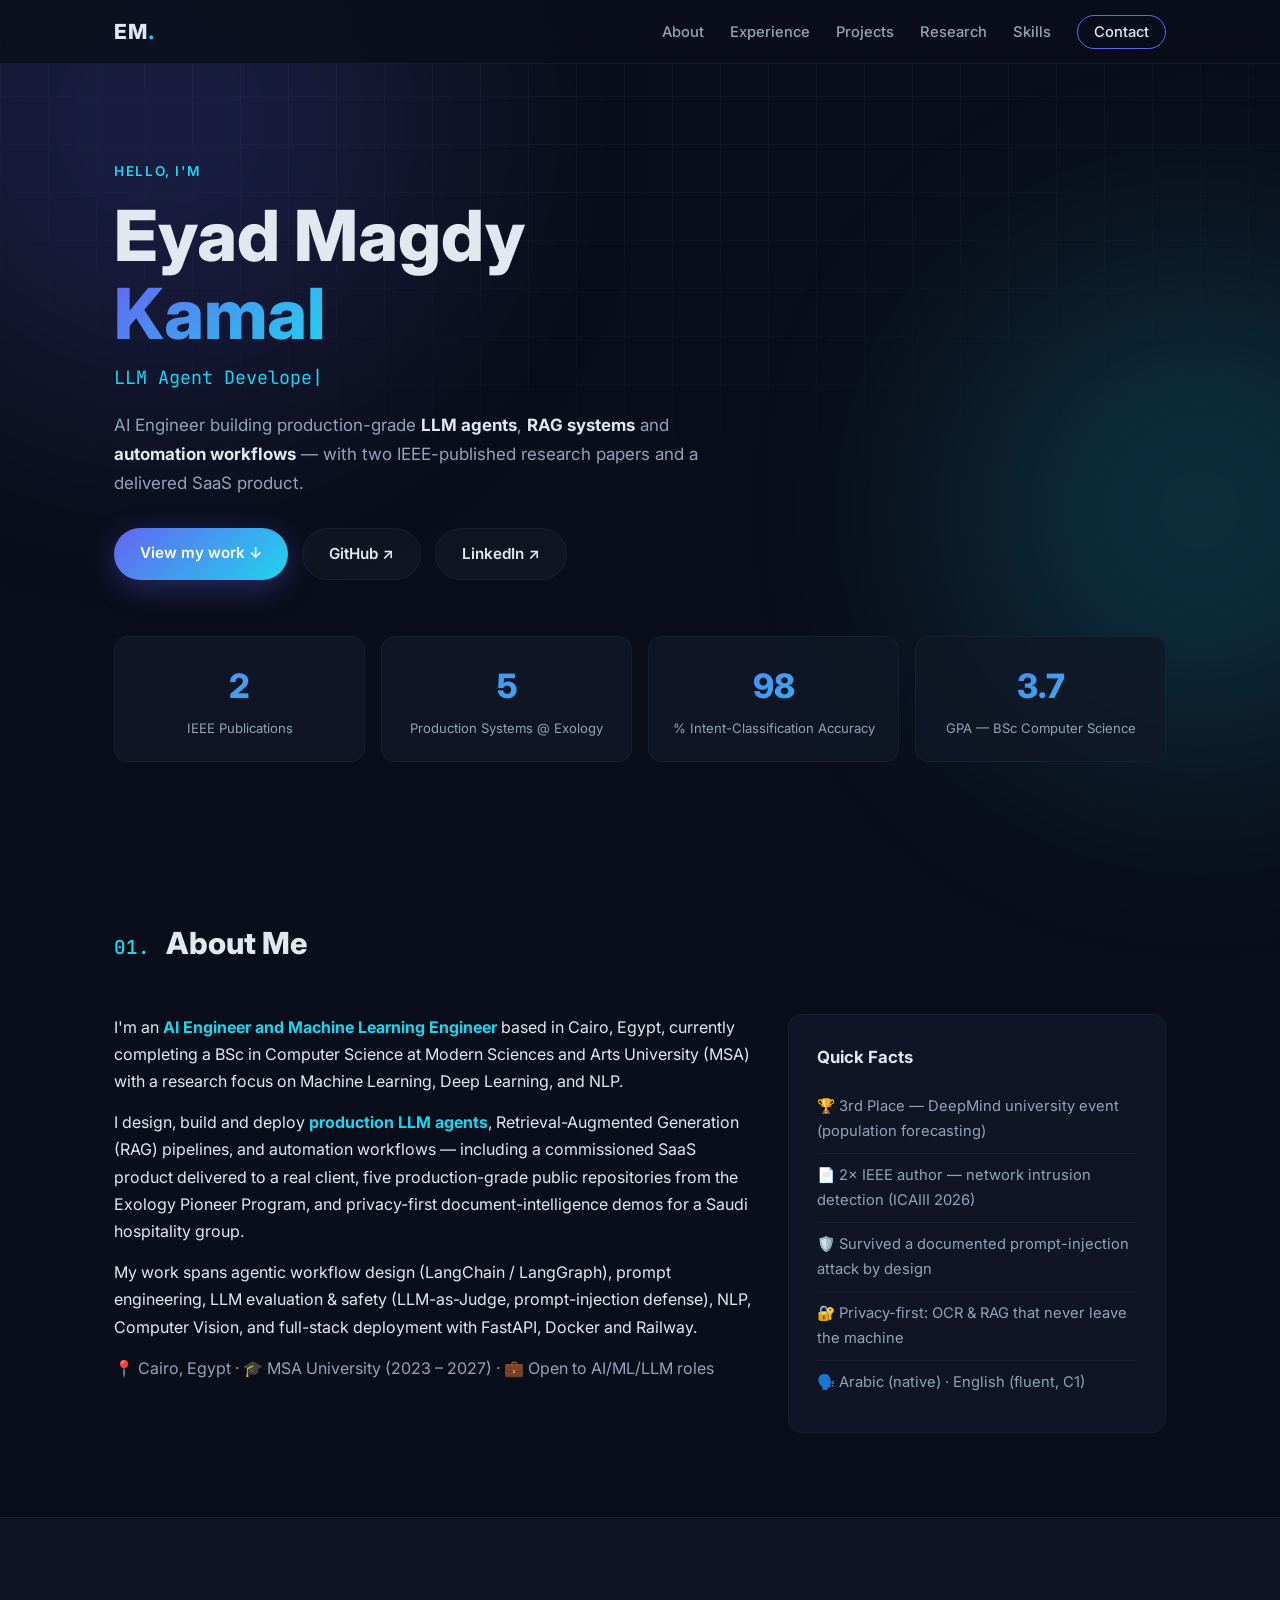
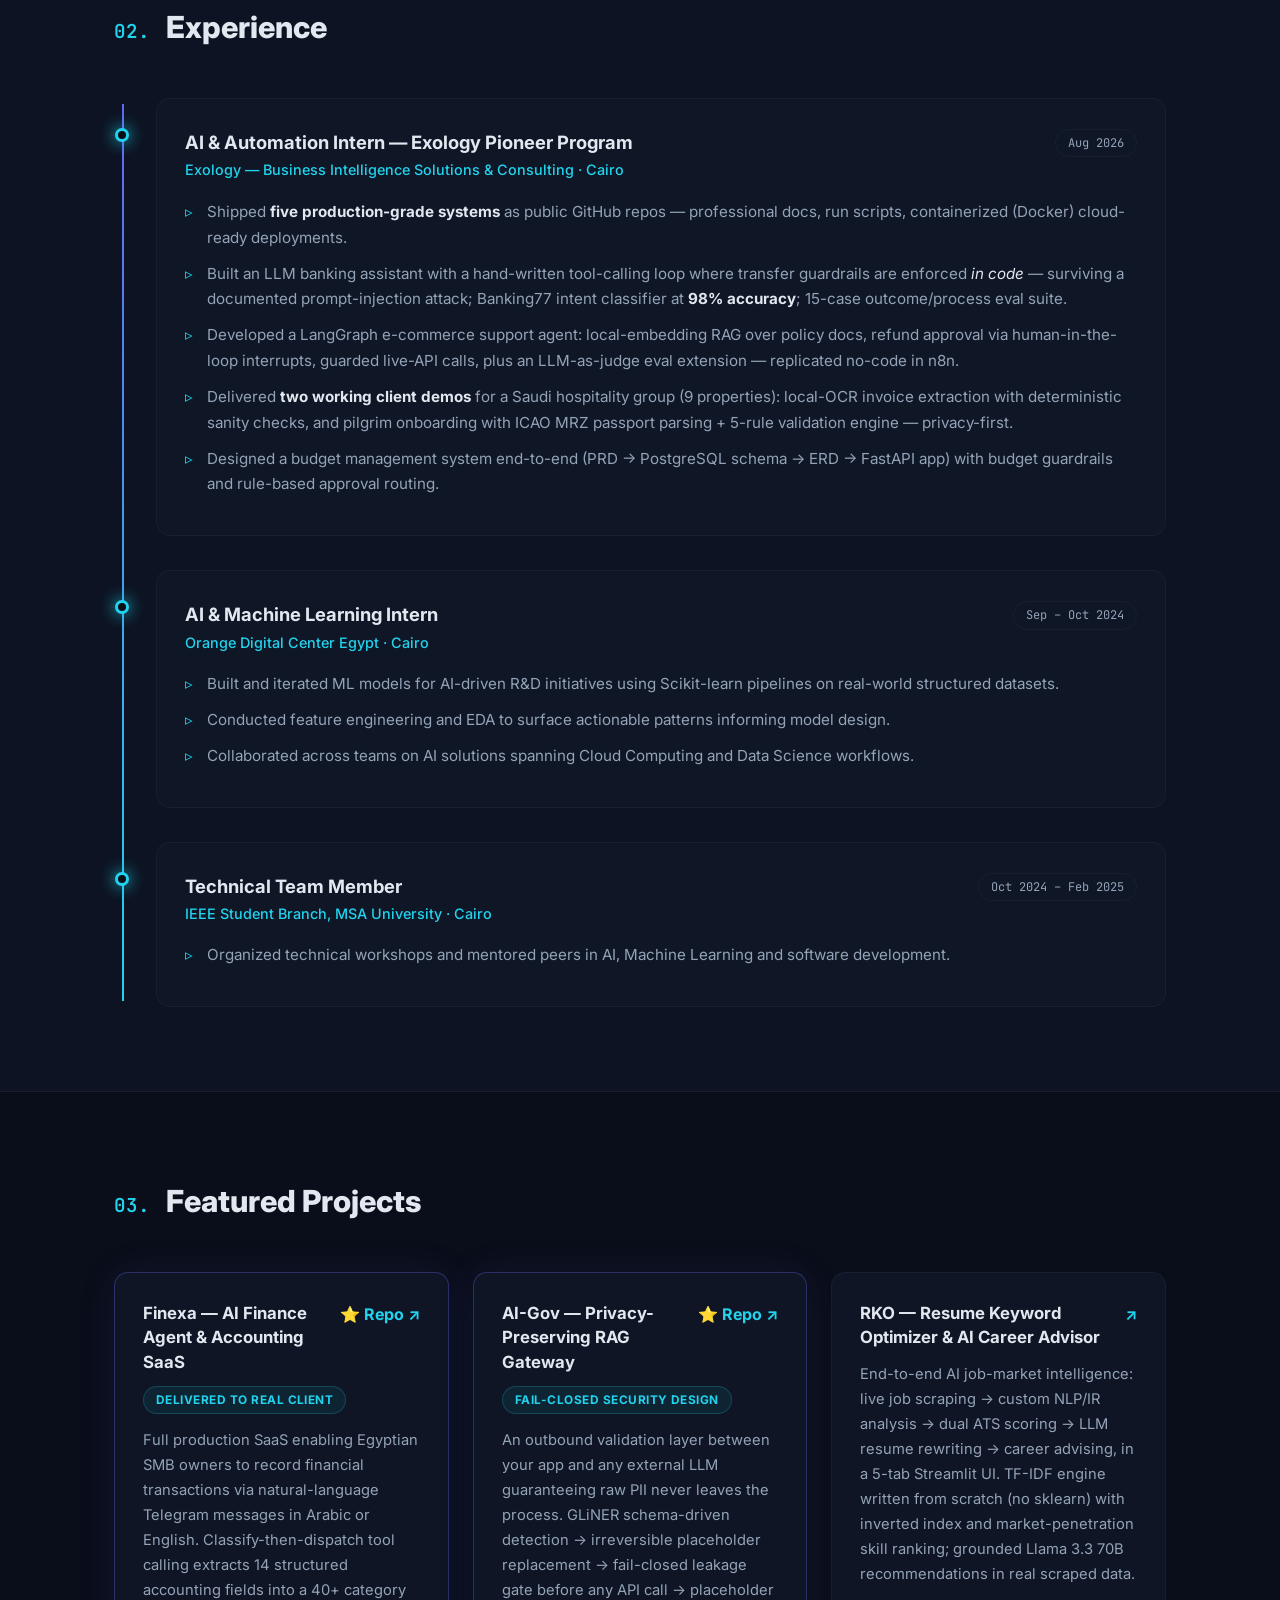
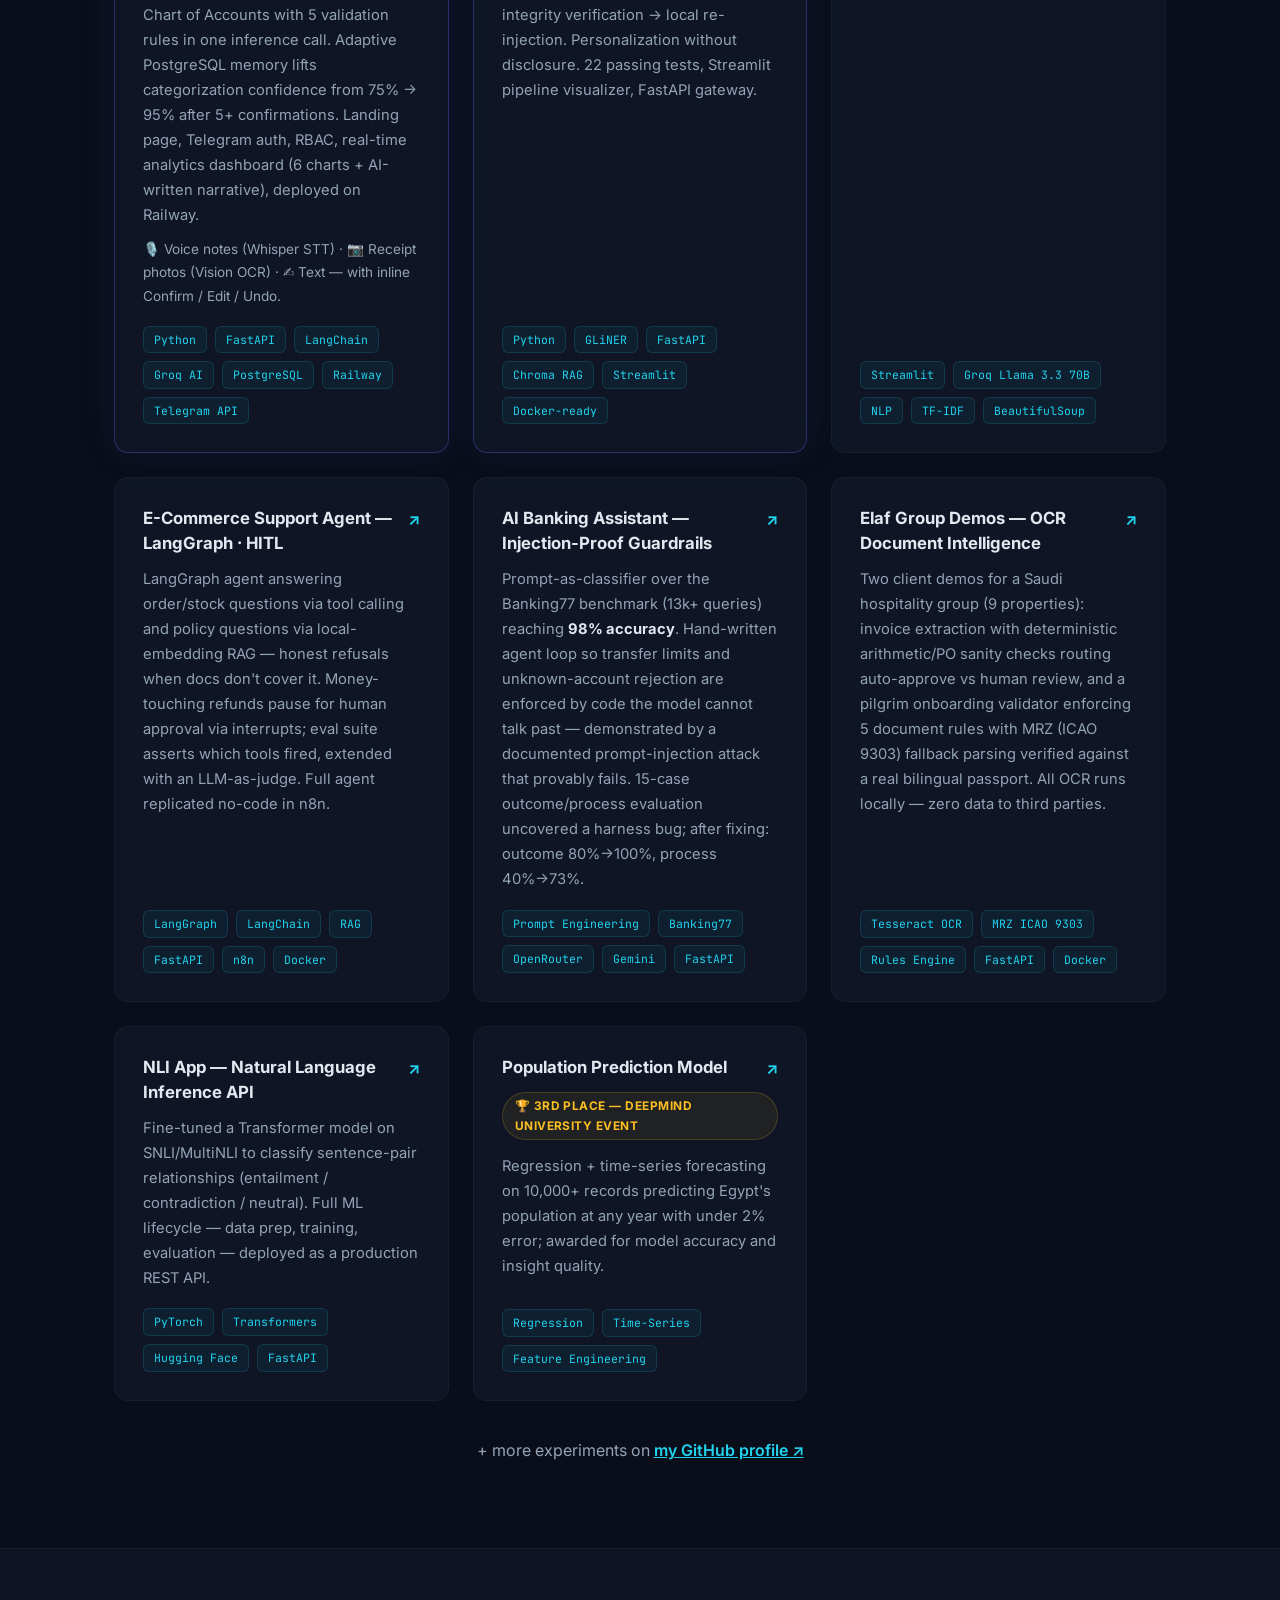
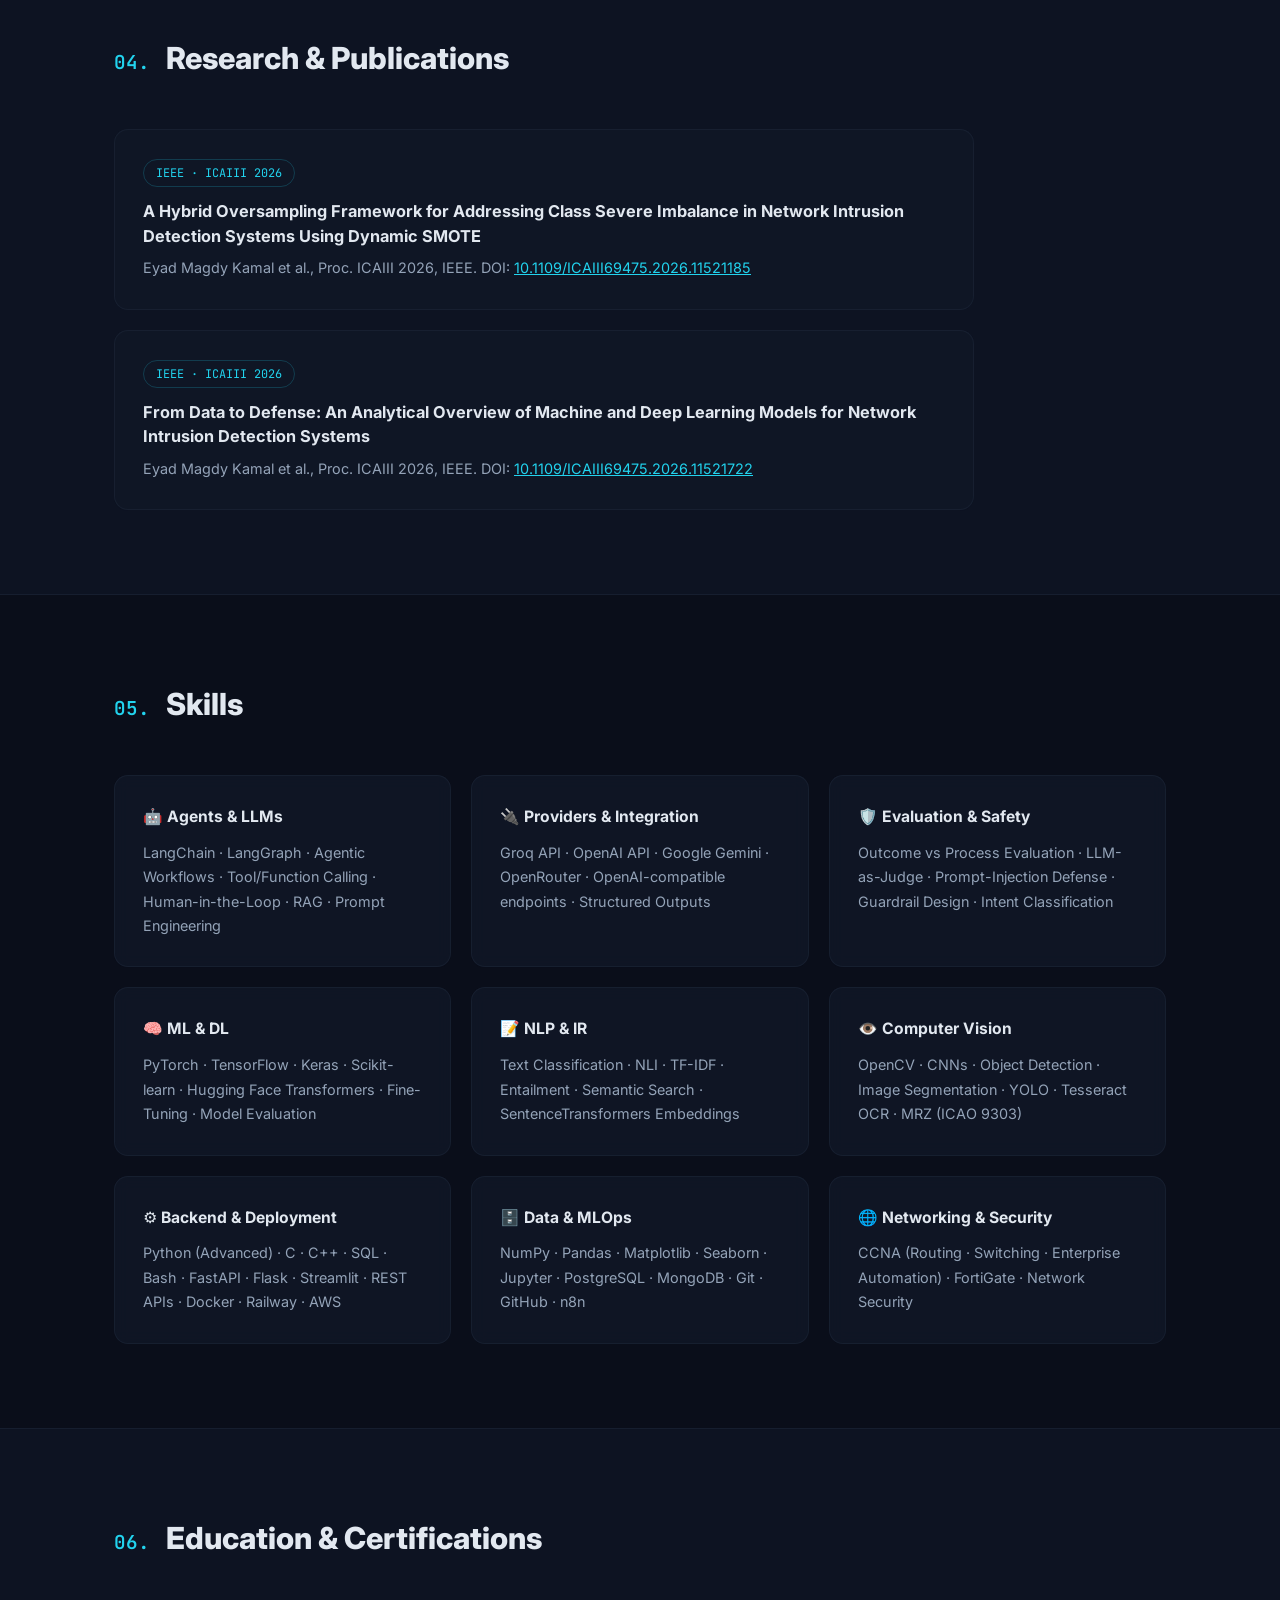
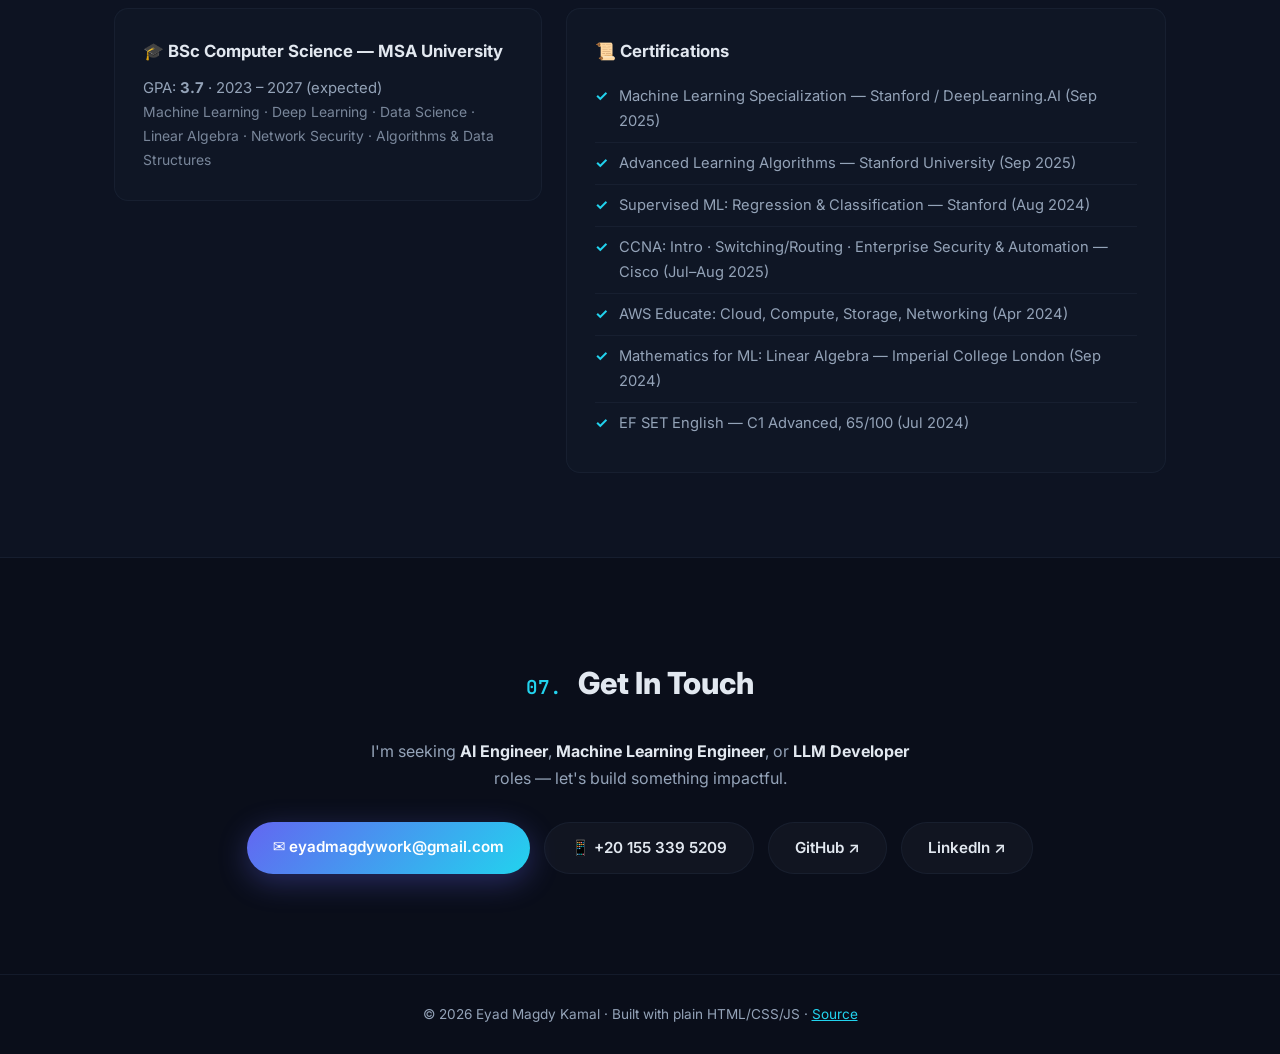
==== index.html @ c6e6f0ef "Portfolio website: hero, experience timeline, featured projects, publications, skills, contact" ====
<!DOCTYPE html>
<html lang="en">
<head>
<meta charset="UTF-8" />
<meta name="viewport" content="width=device-width, initial-scale=1.0" />
<title>Eyad Magdy Kamal — AI Engineer & LLM Agent Developer</title>
<meta name="description" content="Portfolio of Eyad Magdy Kamal — AI Engineer specializing in LLM agents, RAG systems, NLP and Computer Vision. IEEE-published researcher. Cairo, Egypt." />
<link rel="preconnect" href="https://fonts.googleapis.com" />
<link rel="preconnect" href="https://fonts.gstatic.com" crossorigin />
<link href="https://fonts.googleapis.com/css2?family=Inter:wght@400;500;600;700;800&family=JetBrains+Mono:wght@400;600&display=swap" rel="stylesheet" />
<link rel="stylesheet" href="style.css" />
<link rel="icon" href="data:image/svg+xml,<svg xmlns='http://www.w3.org/2000/svg' viewBox='0 0 100 100'><text y='.9em' font-size='90'>⚡</text></svg>" />
</head>
<body>

<div class="bg-grid" aria-hidden="true"></div>
<div class="bg-glow bg-glow-1" aria-hidden="true"></div>
<div class="bg-glow bg-glow-2" aria-hidden="true"></div>

<nav class="nav">
  <div class="nav-inner">
    <a href="#top" class="logo">EM<span>.</span></a>
    <button class="nav-toggle" id="navToggle" aria-label="Toggle menu">☰</button>
    <ul class="nav-links" id="navLinks">
      <li><a href="#about">About</a></li>
      <li><a href="#experience">Experience</a></li>
      <li><a href="#projects">Projects</a></li>
      <li><a href="#research">Research</a></li>
      <li><a href="#skills">Skills</a></li>
      <li><a href="#contact" class="nav-cta">Contact</a></li>
    </ul>
  </div>
</nav>

<header class="hero" id="top">
  <div class="container hero-inner">
    <p class="hero-kicker reveal">Hello, I'm</p>
    <h1 class="reveal">Eyad Magdy<br /><span class="gradient-text">Kamal</span></h1>
    <p class="hero-role reveal"><span id="typed"></span><span class="cursor">|</span></p>
    <p class="hero-sub reveal">
      AI Engineer building production-grade <strong>LLM agents</strong>, <strong>RAG systems</strong> and
      <strong>automation workflows</strong> — with two IEEE-published research papers and a delivered SaaS product.
    </p>
    <div class="hero-actions reveal">
      <a class="btn btn-primary" href="#projects">View my work ↓</a>
      <a class="btn btn-ghost" href="https://github.com/eyadXE" target="_blank" rel="noopener">GitHub ↗</a>
      <a class="btn btn-ghost" href="https://www.linkedin.com/in/eyad-magdy/" target="_blank" rel="noopener">LinkedIn ↗</a>
    </div>
    <div class="hero-stats reveal">
      <div class="stat"><span class="stat-num" data-count="2">0</span><span class="stat-label">IEEE Publications</span></div>
      <div class="stat"><span class="stat-num" data-count="5">0</span><span class="stat-label">Production Systems @ Exology</span></div>
      <div class="stat"><span class="stat-num" data-count="98">0</span><span class="stat-label">% Intent-Classification Accuracy</span></div>
      <div class="stat"><span class="stat-num" data-count="3.7">0</span><span class="stat-label">GPA — BSc Computer Science</span></div>
    </div>
  </div>
</header>

<main>
<section class="section" id="about">
  <div class="container">
    <h2 class="section-title reveal"><span class="num">01.</span> About Me</h2>
    <div class="about-grid">
      <div class="reveal">
        <p>
          I'm an <strong>AI Engineer and Machine Learning Engineer</strong> based in Cairo, Egypt, currently completing a
          BSc in Computer Science at Modern Sciences and Arts University (MSA) with a research focus on Machine Learning,
          Deep Learning, and NLP.
        </p>
        <p>
          I design, build and deploy <strong>production LLM agents</strong>, Retrieval-Augmented Generation (RAG)
          pipelines, and automation workflows — including a commissioned SaaS product delivered to a real client, five
          production-grade public repositories from the Exology Pioneer Program, and privacy-first document-intelligence
          demos for a Saudi hospitality group.
        </p>
        <p>
          My work spans agentic workflow design (LangChain / LangGraph), prompt engineering, LLM evaluation &
          safety (LLM-as-Judge, prompt-injection defense), NLP, Computer Vision, and full-stack deployment with
          FastAPI, Docker and Railway.
        </p>
        <p class="about-loc">📍 Cairo, Egypt · 🎓 MSA University (2023 – 2027) · 💼 Open to AI/ML/LLM roles</p>
      </div>
      <aside class="quick-facts card reveal">
        <h3>Quick Facts</h3>
        <ul>
          <li>🏆 3rd Place — DeepMind university event (population forecasting)</li>
          <li>📄 2× IEEE author — network intrusion detection (ICAIII 2026)</li>
          <li>🛡️ Survived a documented prompt-injection attack by design</li>
          <li>🔐 Privacy-first: OCR & RAG that never leave the machine</li>
          <li>🗣️ Arabic (native) · English (fluent, C1)</li>
        </ul>
      </aside>
    </div>
  </div>
</section>

<section class="section section-alt" id="experience">
  <div class="container">
    <h2 class="section-title reveal"><span class="num">02.</span> Experience</h2>
    <div class="timeline">

      <article class="timeline-item reveal">
        <div class="tl-dot"></div>
        <div class="card tl-card">
          <header>
            <h3>AI & Automation Intern — Exology Pioneer Program</h3>
            <span class="tl-meta">Exology — Business Intelligence Solutions & Consulting · Cairo</span>
            <span class="tl-date badge-date">Aug 2026</span>
          </header>
          <ul>
            <li>Shipped <strong>five production-grade systems</strong> as public GitHub repos — professional docs, run scripts, containerized (Docker) cloud-ready deployments.</li>
            <li>Built an LLM banking assistant with a hand-written tool-calling loop where transfer guardrails are enforced <em>in code</em> — surviving a documented prompt-injection attack; Banking77 intent classifier at <strong>98% accuracy</strong>; 15-case outcome/process eval suite.</li>
            <li>Developed a LangGraph e-commerce support agent: local-embedding RAG over policy docs, refund approval via human-in-the-loop interrupts, guarded live-API calls, plus an LLM-as-judge eval extension — replicated no-code in n8n.</li>
            <li>Delivered <strong>two working client demos</strong> for a Saudi hospitality group (9 properties): local-OCR invoice extraction with deterministic sanity checks, and pilgrim onboarding with ICAO MRZ passport parsing + 5-rule validation engine — privacy-first.</li>
            <li>Designed a budget management system end-to-end (PRD → PostgreSQL schema → ERD → FastAPI app) with budget guardrails and rule-based approval routing.</li>
          </ul>
        </div>
      </article>

      <article class="timeline-item reveal">
        <div class="tl-dot"></div>
        <div class="card tl-card">
          <header>
            <h3>AI & Machine Learning Intern</h3>
            <span class="tl-meta">Orange Digital Center Egypt · Cairo</span>
            <span class="tl-date badge-date">Sep – Oct 2024</span>
          </header>
          <ul>
            <li>Built and iterated ML models for AI-driven R&D initiatives using Scikit-learn pipelines on real-world structured datasets.</li>
            <li>Conducted feature engineering and EDA to surface actionable patterns informing model design.</li>
            <li>Collaborated across teams on AI solutions spanning Cloud Computing and Data Science workflows.</li>
          </ul>
        </div>
      </article>

      <article class="timeline-item reveal">
        <div class="tl-dot"></div>
        <div class="card tl-card">
          <header>
            <h3>Technical Team Member</h3>
            <span class="tl-meta">IEEE Student Branch, MSA University · Cairo</span>
            <span class="tl-date badge-date">Oct 2024 – Feb 2025</span>
          </header>
          <ul>
            <li>Organized technical workshops and mentored peers in AI, Machine Learning and software development.</li>
          </ul>
        </div>
      </article>

    </div>
  </div>
</section>

<section class="section" id="projects">
  <div class="container">
    <h2 class="section-title reveal"><span class="num">03.</span> Featured Projects</h2>
    <div class="projects-grid">

      <article class="project-card card reveal featured">
        <div class="project-head">
          <h3>Finexa — AI Finance Agent & Accounting SaaS</h3>
          <div class="project-links">
            <a href="https://github.com/eyadXE/FinexaAgent" target="_blank" rel="noopener" aria-label="GitHub repo">⭐ Repo ↗</a>
          </div>
        </div>
        <span class="flag">Delivered to real client</span>
        <p>Full production SaaS enabling Egyptian SMB owners to record financial transactions via natural-language Telegram messages in Arabic or English. Classify-then-dispatch tool calling extracts 14 structured accounting fields into a 40+ category Chart of Accounts with 5 validation rules in one inference call. Adaptive PostgreSQL memory lifts categorization confidence from 75% → 95% after 5+ confirmations. Landing page, Telegram auth, RBAC, real-time analytics dashboard (6 charts + AI-written narrative), deployed on Railway.</p>
        <p class="modalities">🎙️ Voice notes (Whisper STT) · 📷 Receipt photos (Vision OCR) · ✍️ Text — with inline Confirm / Edit / Undo.</p>
        <footer class="tags"><span>Python</span><span>FastAPI</span><span>LangChain</span><span>Groq AI</span><span>PostgreSQL</span><span>Railway</span><span>Telegram API</span></footer>
      </article>

      <article class="project-card card reveal featured">
        <div class="project-head">
          <h3>AI-Gov — Privacy-Preserving RAG Gateway</h3>
          <div class="project-links">
            <a href="https://github.com/eyadXE/AI-Gov" target="_blank" rel="noopener" aria-label="GitHub repo">⭐ Repo ↗</a>
          </div>
        </div>
        <span class="flag">Fail-closed security design</span>
        <p>An outbound validation layer between your app and any external LLM guaranteeing raw PII never leaves the process. GLiNER schema-driven detection → irreversible placeholder replacement → fail-closed leakage gate before any API call → placeholder integrity verification → local re-injection. Personalization without disclosure. 22 passing tests, Streamlit pipeline visualizer, FastAPI gateway.</p>
        <footer class="tags"><span>Python</span><span>GLiNER</span><span>FastAPI</span><span>Chroma RAG</span><span>Streamlit</span><span>Docker-ready</span></footer>
      </article>

      <article class="project-card card reveal">
        <div class="project-head">
          <h3>RKO — Resume Keyword Optimizer & AI Career Advisor</h3>
          <div class="project-links">
            <a href="https://github.com/eyadXE/RKO" target="_blank" rel="noopener">↗</a>
          </div>
        </div>
        <p>End-to-end AI job-market intelligence: live job scraping → custom NLP/IR analysis → dual ATS scoring → LLM resume rewriting → career advising, in a 5-tab Streamlit UI. TF-IDF engine written from scratch (no sklearn) with inverted index and market-penetration skill ranking; grounded Llama 3.3 70B recommendations in real scraped data.</p>
        <footer class="tags"><span>Streamlit</span><span>Groq Llama 3.3 70B</span><span>NLP</span><span>TF-IDF</span><span>BeautifulSoup</span></footer>
      </article>

      <article class="project-card card reveal">
        <div class="project-head">
          <h3>E-Commerce Support Agent — LangGraph · HITL</h3>
          <div class="project-links">
            <a href="https://github.com/eyadXE/support-agent-langgraph" target="_blank" rel="noopener">↗</a>
          </div>
        </div>
        <p>LangGraph agent answering order/stock questions via tool calling and policy questions via local-embedding RAG — honest refusals when docs don't cover it. Money-touching refunds pause for human approval via interrupts; eval suite asserts which tools fired, extended with an LLM-as-judge. Full agent replicated no-code in n8n.</p>
        <footer class="tags"><span>LangGraph</span><span>LangChain</span><span>RAG</span><span>FastAPI</span><span>n8n</span><span>Docker</span></footer>
      </article>

      <article class="project-card card reveal">
        <div class="project-head">
          <h3>AI Banking Assistant — Injection-Proof Guardrails</h3>
          <div class="project-links">
            <a href="https://github.com/eyadXE/banking-assistant" target="_blank" rel="noopener">↗</a>
          </div>
        </div>
        <p>Prompt-as-classifier over the Banking77 benchmark (13k+ queries) reaching <strong>98% accuracy</strong>. Hand-written agent loop so transfer limits and unknown-account rejection are enforced by code the model cannot talk past — demonstrated by a documented prompt-injection attack that provably fails. 15-case outcome/process evaluation uncovered a harness bug; after fixing: outcome 80%→100%, process 40%→73%.</p>
        <footer class="tags"><span>Prompt Engineering</span><span>Banking77</span><span>OpenRouter</span><span>Gemini</span><span>FastAPI</span></footer>
      </article>

      <article class="project-card card reveal">
        <div class="project-head">
          <h3>Elaf Group Demos — OCR Document Intelligence</h3>
          <div class="project-links">
            <a href="https://github.com/eyadXE/elaf-operations-ai-demos" target="_blank" rel="noopener">↗</a>
          </div>
        </div>
        <p>Two client demos for a Saudi hospitality group (9 properties): invoice extraction with deterministic arithmetic/PO sanity checks routing auto-approve vs human review, and a pilgrim onboarding validator enforcing 5 document rules with MRZ (ICAO 9303) fallback parsing verified against a real bilingual passport. All OCR runs locally — zero data to third parties.</p>
        <footer class="tags"><span>Tesseract OCR</span><span>MRZ ICAO 9303</span><span>Rules Engine</span><span>FastAPI</span><span>Docker</span></footer>
      </article>

      <article class="project-card card reveal">
        <div class="project-head">
          <h3>NLI App — Natural Language Inference API</h3>
          <div class="project-links">
            <a href="https://github.com/eyadXE/nli-app" target="_blank" rel="noopener">↗</a>
          </div>
        </div>
        <p>Fine-tuned a Transformer model on SNLI/MultiNLI to classify sentence-pair relationships (entailment / contradiction / neutral). Full ML lifecycle — data prep, training, evaluation — deployed as a production REST API.</p>
        <footer class="tags"><span>PyTorch</span><span>Transformers</span><span>Hugging Face</span><span>FastAPI</span></footer>
      </article>

      <article class="project-card card reveal">
        <div class="project-head">
          <h3>Population Prediction Model</h3>
          <div class="project-links">
            <a href="https://github.com/eyadXE/population-prediction-model-" target="_blank" rel="noopener">↗</a>
          </div>
        </div>
        <span class="flag flag-gold">🏆 3rd Place — DeepMind university event</span>
        <p>Regression + time-series forecasting on 10,000+ records predicting Egypt's population at any year with under 2% error; awarded for model accuracy and insight quality.</p>
        <footer class="tags"><span>Regression</span><span>Time-Series</span><span>Feature Engineering</span></footer>
      </article>

    </div>
    <p class="more-repos reveal">+ more experiments on <a href="https://github.com/eyadXE?tab=repositories" target="_blank" rel="noopener">my GitHub profile ↗</a></p>
  </div>
</section>

<section class="section section-alt" id="research">
  <div class="container">
    <h2 class="section-title reveal"><span class="num">04.</span> Research & Publications</h2>
    <div class="pub-list">
      <article class="card pub reveal">
        <span class="pub-tag">IEEE · ICAIII 2026</span>
        <h3>A Hybrid Oversampling Framework for Addressing Class Severe Imbalance in Network Intrusion Detection Systems Using Dynamic SMOTE</h3>
        <p>Eyad Magdy Kamal et al., Proc. ICAIII 2026, IEEE. DOI: <a href="https://doi.org/10.1109/ICAIII69475.2026.11521185" target="_blank" rel="noopener">10.1109/ICAIII69475.2026.11521185</a></p>
      </article>
      <article class="card pub reveal">
        <span class="pub-tag">IEEE · ICAIII 2026</span>
        <h3>From Data to Defense: An Analytical Overview of Machine and Deep Learning Models for Network Intrusion Detection Systems</h3>
        <p>Eyad Magdy Kamal et al., Proc. ICAIII 2026, IEEE. DOI: <a href="https://doi.org/10.1109/ICAIII69475.2026.11521722" target="_blank" rel="noopener">10.1109/ICAIII69475.2026.11521722</a></p>
      </article>
    </div>
  </div>
</section>

<section class="section" id="skills">
  <div class="container">
    <h2 class="section-title reveal"><span class="num">05.</span> Skills</h2>
    <div class="skills-grid">
      <div class="card skill-cat reveal"><h3>🤖 Agents & LLMs</h3><p>LangChain · LangGraph · Agentic Workflows · Tool/Function Calling · Human-in-the-Loop · RAG · Prompt Engineering</p></div>
      <div class="card skill-cat reveal"><h3>🔌 Providers & Integration</h3><p>Groq API · OpenAI API · Google Gemini · OpenRouter · OpenAI-compatible endpoints · Structured Outputs</p></div>
      <div class="card skill-cat reveal"><h3>🛡️ Evaluation & Safety</h3><p>Outcome vs Process Evaluation · LLM-as-Judge · Prompt-Injection Defense · Guardrail Design · Intent Classification</p></div>
      <div class="card skill-cat reveal"><h3>🧠 ML & DL</h3><p>PyTorch · TensorFlow · Keras · Scikit-learn · Hugging Face Transformers · Fine-Tuning · Model Evaluation</p></div>
      <div class="card skill-cat reveal"><h3>📝 NLP & IR</h3><p>Text Classification · NLI · TF-IDF · Entailment · Semantic Search · SentenceTransformers Embeddings</p></div>
      <div class="card skill-cat reveal"><h3>👁️ Computer Vision</h3><p>OpenCV · CNNs · Object Detection · Image Segmentation · YOLO · Tesseract OCR · MRZ (ICAO 9303)</p></div>
      <div class="card skill-cat reveal"><h3>⚙️ Backend & Deployment</h3><p>Python (Advanced) · C · C++ · SQL · Bash · FastAPI · Flask · Streamlit · REST APIs · Docker · Railway · AWS</p></div>
      <div class="card skill-cat reveal"><h3>🗄️ Data & MLOps</h3><p>NumPy · Pandas · Matplotlib · Seaborn · Jupyter · PostgreSQL · MongoDB · Git · GitHub · n8n</p></div>
      <div class="card skill-cat reveal"><h3>🌐 Networking & Security</h3><p>CCNA (Routing · Switching · Enterprise Automation) · FortiGate · Network Security</p></div>
    </div>
  </div>
</section>

<section class="section section-alt" id="certifications">
  <div class="container">
    <h2 class="section-title reveal"><span class="num">06.</span> Education & Certifications</h2>
    <div class="cert-grid">
      <div class="card edu reveal">
        <h3>🎓 BSc Computer Science — MSA University</h3>
        <p>GPA: <strong>3.7</strong> · 2023 – 2027 (expected)</p>
        <p class="muted">Machine Learning · Deep Learning · Data Science · Linear Algebra · Network Security · Algorithms & Data Structures</p>
      </div>
      <div class="card edu reveal">
        <h3>📜 Certifications</h3>
        <ul class="cert-list">
          <li>Machine Learning Specialization — Stanford / DeepLearning.AI (Sep 2025)</li>
          <li>Advanced Learning Algorithms — Stanford University (Sep 2025)</li>
          <li>Supervised ML: Regression & Classification — Stanford (Aug 2024)</li>
          <li>CCNA: Intro · Switching/Routing · Enterprise Security & Automation — Cisco (Jul–Aug 2025)</li>
          <li>AWS Educate: Cloud, Compute, Storage, Networking (Apr 2024)</li>
          <li>Mathematics for ML: Linear Algebra — Imperial College London (Sep 2024)</li>
          <li>EF SET English — C1 Advanced, 65/100 (Jul 2024)</li>
        </ul>
      </div>
    </div>
  </div>
</section>

<section class="section contact" id="contact">
  <div class="container center">
    <h2 class="section-title reveal"><span class="num">07.</span> Get In Touch</h2>
    <p class="reveal contact-lead">I'm seeking <strong>AI Engineer</strong>, <strong>Machine Learning Engineer</strong>, or <strong>LLM Developer</strong> roles — let's build something impactful.</p>
    <div class="hero-actions reveal">
      <a class="btn btn-primary" href="mailto:eyadmagdywork@gmail.com">✉️ eyadmagdywork@gmail.com</a>
      <a class="btn btn-ghost" href="tel:+201553395209">📱 +20 155 339 5209</a>
      <a class="btn btn-ghost" href="https://github.com/eyadXE" target="_blank" rel="noopener">GitHub ↗</a>
      <a class="btn btn-ghost" href="https://www.linkedin.com/in/eyad-magdy/" target="_blank" rel="noopener">LinkedIn ↗</a>
    </div>
  </div>
</section>
</main>

<footer class="footer">
  <p>© 2026 Eyad Magdy Kamal · Built with plain HTML/CSS/JS · <a href="https://github.com/eyadXE/eyadXE.github.io" target="_blank" rel="noopener">Source</a></p>
</footer>

<script src="script.js"></script>
</body>
</html>
---- style.css ----
:root {
  --bg: #0a0e1a;
  --bg-alt: #0d1322;
  --card: #111827cc;
  --border: #1e293b88;
  --text: #e2e8f0;
  --muted: #94a3b8;
  --accent: #6366f1;
  --accent-2: #22d3ee;
  --gradient: linear-gradient(135deg, #6366f1, #22d3ee);
  --radius: 14px;
}

* { margin: 0; padding: 0; box-sizing: border-box; }

html { scroll-behavior: smooth; }

body {
  background: var(--bg);
  color: var(--text);
  font-family: "Inter", system-ui, -apple-system, sans-serif;
  line-height: 1.7;
  overflow-x: hidden;
}

/* ---------- background decor ---------- */
.bg-grid {
  position: fixed; inset: 0; z-index: -2;
  background-image:
    linear-gradient(#ffffff08 1px, transparent 1px),
    linear-gradient(90deg, #ffffff08 1px, transparent 1px);
  background-size: 48px 48px;
  mask-image: radial-gradient(ellipse 80% 60% at 50% 0%, #000 40%, transparent 100%);
}
.bg-glow {
  position: fixed; z-index: -1; border-radius: 50%;
  filter: blur(120px); opacity: .18; pointer-events: none;
}
.bg-glow-1 { width: 560px; height: 560px; top: -160px; left: -120px; background: var(--accent); }
.bg-glow-2 { width: 480px; height: 480px; top: 30vh; right: -160px; background: var(--accent-2); }

.container { max-width: 1100px; margin: 0 auto; padding: 0 24px; }
.center { text-align: center; }

/* ---------- nav ---------- */
.nav {
  position: sticky; top: 0; z-index: 50;
  backdrop-filter: blur(14px);
  background: #0a0e1acc;
  border-bottom: 1px solid var(--border);
}
.nav-inner {
  max-width: 1100px; margin: 0 auto; padding: 14px 24px;
  display: flex; align-items: center; justify-content: space-between;
}
.logo {
  font-weight: 800; font-size: 1.3rem; color: var(--text); text-decoration: none;
  letter-spacing: .05em;
}
.logo span { color: var(--accent-2); }
.nav-links { display: flex; gap: 26px; list-style: none; align-items: center; }
.nav-links a {
  color: var(--muted); text-decoration: none; font-size: .92rem; font-weight: 500;
  transition: color .2s;
}
.nav-links a:hover { color: var(--text); }
.nav-cta {
  padding: 7px 16px !important;
  border: 1px solid var(--accent); border-radius: 99px; color: var(--text) !important;
  transition: background .2s, box-shadow .2s;
}
.nav-cta:hover { background: #6366f122; box-shadow: 0 0 24px #6366f144; }
.nav-toggle { display: none; background: none; border: none; color: var(--text); font-size: 1.4rem; cursor: pointer; }

/* ---------- hero ---------- */
.hero { padding: 96px 0 72px; }
.hero-kicker { color: var(--accent-2); font-weight: 600; letter-spacing: .12em; text-transform: uppercase; font-size: .85rem; }
.hero h1 {
  font-size: clamp(2.6rem, 7vw, 4.4rem);
  font-weight: 800; line-height: 1.1; margin: 14px 0 10px;
}
.gradient-text {
  background: var(--gradient);
  -webkit-background-clip: text; background-clip: text; color: transparent;
}
.hero-role {
  font-family: "JetBrains Mono", monospace;
  color: var(--accent-2); font-size: 1.15rem; min-height: 1.8em; margin-bottom: 16px;
}
.cursor { animation: blink 1s steps(1) infinite; }
@keyframes blink { 50% { opacity: 0; } }
.hero-sub { max-width: 620px; color: var(--muted); font-size: 1.06rem; }
.hero-sub strong { color: var(--text); }
.hero-actions { display: flex; flex-wrap: wrap; gap: 14px; margin-top: 30px; }

.btn {
  display: inline-block; padding: 12px 26px; border-radius: 99px;
  font-weight: 600; font-size: .95rem; text-decoration: none;
  transition: transform .2s, box-shadow .2s, background .2s;
}
.btn:hover { transform: translateY(-2px); }
.btn-primary {
  background: var(--gradient); color: #fff;
  box-shadow: 0 8px 30px #6366f155;
}
.btn-primary:hover { box-shadow: 0 12px 40px #6366f188; }
.btn-ghost {
  border: 1px solid var(--border); color: var(--text); background: #ffffff08;
}
.btn-ghost:hover { border-color: var(--accent); background: #6366f114; }

.hero-stats {
  display: grid; grid-template-columns: repeat(auto-fit, minmax(180px, 1fr));
  gap: 16px; margin-top: 56px;
}
.stat {
  background: var(--card); border: 1px solid var(--border); border-radius: var(--radius);
  padding: 20px; text-align: center;
  transition: transform .25s, border-color .25s;
}
.stat:hover { transform: translateY(-4px); border-color: var(--accent-2); }
.stat-num {
  display: block; font-size: 2.1rem; font-weight: 800;
  background: var(--gradient); -webkit-background-clip: text; background-clip: text; color: transparent;
}
.stat-label { font-size: .82rem; color: var(--muted); }

/* ---------- sections ---------- */
.section { padding: 84px 0; position: relative; }
.section-alt { background: var(--bg-alt); border-block: 1px solid var(--border); }
.section-title { font-size: 1.9rem; font-weight: 800; margin-bottom: 44px; }
.section-title .num {
  font-family: "JetBrains Mono", monospace;
  color: var(--accent-2); font-size: 1.2rem; margin-right: 10px; font-weight: 600;
}

.card {
  background: var(--card); border: 1px solid var(--border); border-radius: var(--radius);
  padding: 28px; backdrop-filter: blur(8px);
  transition: transform .25s, border-color .25s, box-shadow .25s;
}
.card:hover { border-color: #6366f166; box-shadow: 0 10px 40px #00000055; }

/* ---------- about ---------- */
.about-grid { display: grid; grid-template-columns: 1.7fr 1fr; gap: 32px; align-items: start; }
.about-grid p + p { margin-top: 14px; }
.about-grid strong { color: var(--accent-2); }
.about-loc { margin-top: 20px; color: var(--muted); }
.quick-facts h3 { margin-bottom: 14px; font-size: 1.05rem; }
.quick-facts ul { list-style: none; }
.quick-facts li { padding: 9px 0; border-bottom: 1px solid var(--border); font-size: .92rem; color: var(--muted); }
.quick-facts li:last-child { border-bottom: none; }

/* ---------- timeline ---------- */
.timeline { position: relative; margin-left: 8px; padding-left: 34px; }
.timeline::before {
  content: ""; position: absolute; left: 0; top: 6px; bottom: 6px; width: 2px;
  background: linear-gradient(var(--accent), var(--accent-2));
}
.timeline-item { position: relative; margin-bottom: 34px; }
.timeline-item:last-child { margin-bottom: 0; }
.tl-dot {
  position: absolute; left: -41px; top: 30px; width: 14px; height: 14px;
  border-radius: 50%; background: var(--bg);
  border: 3px solid var(--accent-2); box-shadow: 0 0 16px var(--accent-2);
}
.tl-card header { position: relative; margin-bottom: 16px; }
.tl-card h3 { font-size: 1.15rem; }
.tl-meta { display: block; color: var(--accent-2); font-size: .9rem; font-weight: 500; }
.badge-date {
  position: absolute; right: 0; top: 2px;
  font-family: "JetBrains Mono", monospace; font-size: .75rem;
  color: var(--muted); border: 1px solid var(--border); border-radius: 99px; padding: 3px 12px;
}
.tl-card ul { list-style: none; }
.tl-card li {
  padding-left: 22px; position: relative; margin-bottom: 10px;
  color: var(--muted); font-size: .95rem;
}
.tl-card li::before { content: "▹"; position: absolute; left: 0; color: var(--accent-2); }
.tl-card li strong, .tl-card li em { color: var(--text); }

/* ---------- projects ---------- */
.projects-grid {
  display: grid; grid-template-columns: repeat(auto-fill, minmax(320px, 1fr)); gap: 24px;
}
.project-card { display: flex; flex-direction: column; }
.project-card.featured { border-color: #6366f155; box-shadow: 0 0 40px #6366f115; }
.project-head { display: flex; justify-content: space-between; align-items: flex-start; gap: 12px; }
.project-card h3 { font-size: 1.05rem; margin-bottom: 12px; line-height: 1.45; }
.project-links a { color: var(--accent-2); text-decoration: none; font-weight: 700; white-space: nowrap; }
.project-card p { color: var(--muted); font-size: .92rem; margin-bottom: 10px; flex-grow: 1; }
.project-card p strong { color: var(--text); }
.modalities { font-size: .85rem !important; }
.flag {
  display: inline-block; width: fit-content;
  font-size: .74rem; font-weight: 700; letter-spacing: .04em; text-transform: uppercase;
  color: var(--accent-2); background: #22d3ee14; border: 1px solid #22d3ee33;
  border-radius: 99px; padding: 3px 12px; margin-bottom: 14px;
}
.flag-gold { color: #fbbf24; background: #fbbf2412; border-color: #fbbf2433; }
.tags { display: flex; flex-wrap: wrap; gap: 8px; margin-top: auto; padding-top: 8px; }
.tags span {
  font-family: "JetBrains Mono", monospace; font-size: .72rem;
  color: var(--accent-2); background: #22d3ee0d; border: 1px solid #22d3ee26;
  border-radius: 6px; padding: 3px 10px;
}
.more-repos { text-align: center; margin-top: 36px; color: var(--muted); }
.more-repos a { color: var(--accent-2); font-weight: 600; }

/* ---------- research ---------- */
.pub-list { display: grid; gap: 20px; max-width: 860px; }
.pub-tag {
  display: inline-block; font-family: "JetBrains Mono", monospace; font-size: .74rem;
  color: var(--accent-2); border: 1px solid #22d3ee33; border-radius: 99px; padding: 3px 12px; margin-bottom: 12px;
}
.pub h3 { font-size: 1.02rem; margin-bottom: 8px; line-height: 1.5; }
.pub p { color: var(--muted); font-size: .9rem; }
.pub a { color: var(--accent-2); }

/* ---------- skills ---------- */
.skills-grid { display: grid; grid-template-columns: repeat(auto-fill, minmax(300px, 1fr)); gap: 20px; }
.skill-cat h3 { font-size: .98rem; margin-bottom: 10px; }
.skill-cat p { color: var(--muted); font-size: .9rem; }

/* ---------- education & certs ---------- */
.cert-grid { display: grid; grid-template-columns: 1fr 1.4fr; gap: 24px; align-items: start; }
.edu h3 { font-size: 1.05rem; margin-bottom: 10px; }
.edu p { color: var(--muted); font-size: .93rem; }
.muted { color: var(--muted); opacity: .8; font-size: .87rem !important; }
.cert-list { list-style: none; }
.cert-list li {
  padding: 8px 0 8px 24px; position: relative; font-size: .92rem; color: var(--muted);
  border-bottom: 1px solid var(--border);
}
.cert-list li:last-child { border-bottom: none; }
.cert-list li::before { content: "✓"; position: absolute; left: 0; color: var(--accent-2); font-weight: 700; }

/* ---------- contact ---------- */
.contact { padding: 100px 0; }
.contact-lead { color: var(--muted); max-width: 560px; margin: -16px auto 8px; }
.contact-lead strong { color: var(--text); }
.contact .hero-actions { justify-content: center; }

.footer {
  border-top: 1px solid var(--border); padding: 28px 24px; text-align: center;
  color: var(--muted); font-size: .85rem;
}
.footer a { color: var(--accent-2); }

/* ---------- reveal animations ---------- */
.reveal { opacity: 0; transform: translateY(26px); transition: opacity .7s ease, transform .7s ease; }
.reveal.visible { opacity: 1; transform: none; }

@media (prefers-reduced-motion: reduce) {
  .reveal { opacity: 1; transform: none; transition: none; }
  html { scroll-behavior: auto; }
}

/* ---------- responsive ---------- */
@media (max-width: 860px) {
  .about-grid, .cert-grid { grid-template-columns: 1fr; }
  .badge-date { position: static; display: inline-block; margin-top: 6px; }
}
@media (max-width: 720px) {
  .nav-toggle { display: block; }
  .nav-links {
    display: none; position: absolute; top: 100%; left: 0; right: 0;
    flex-direction: column; gap: 4px;
    background: #0a0e1af5; border-bottom: 1px solid var(--border);
    padding: 16px 24px 22px;
  }
  .nav-links.open { display: flex; }
  .nav-links li { width: 100%; }
  .nav-links a { display: block; padding: 9px 0; }
  .hero { padding: 64px 0 56px; }
  .section { padding: 64px 0; }
}
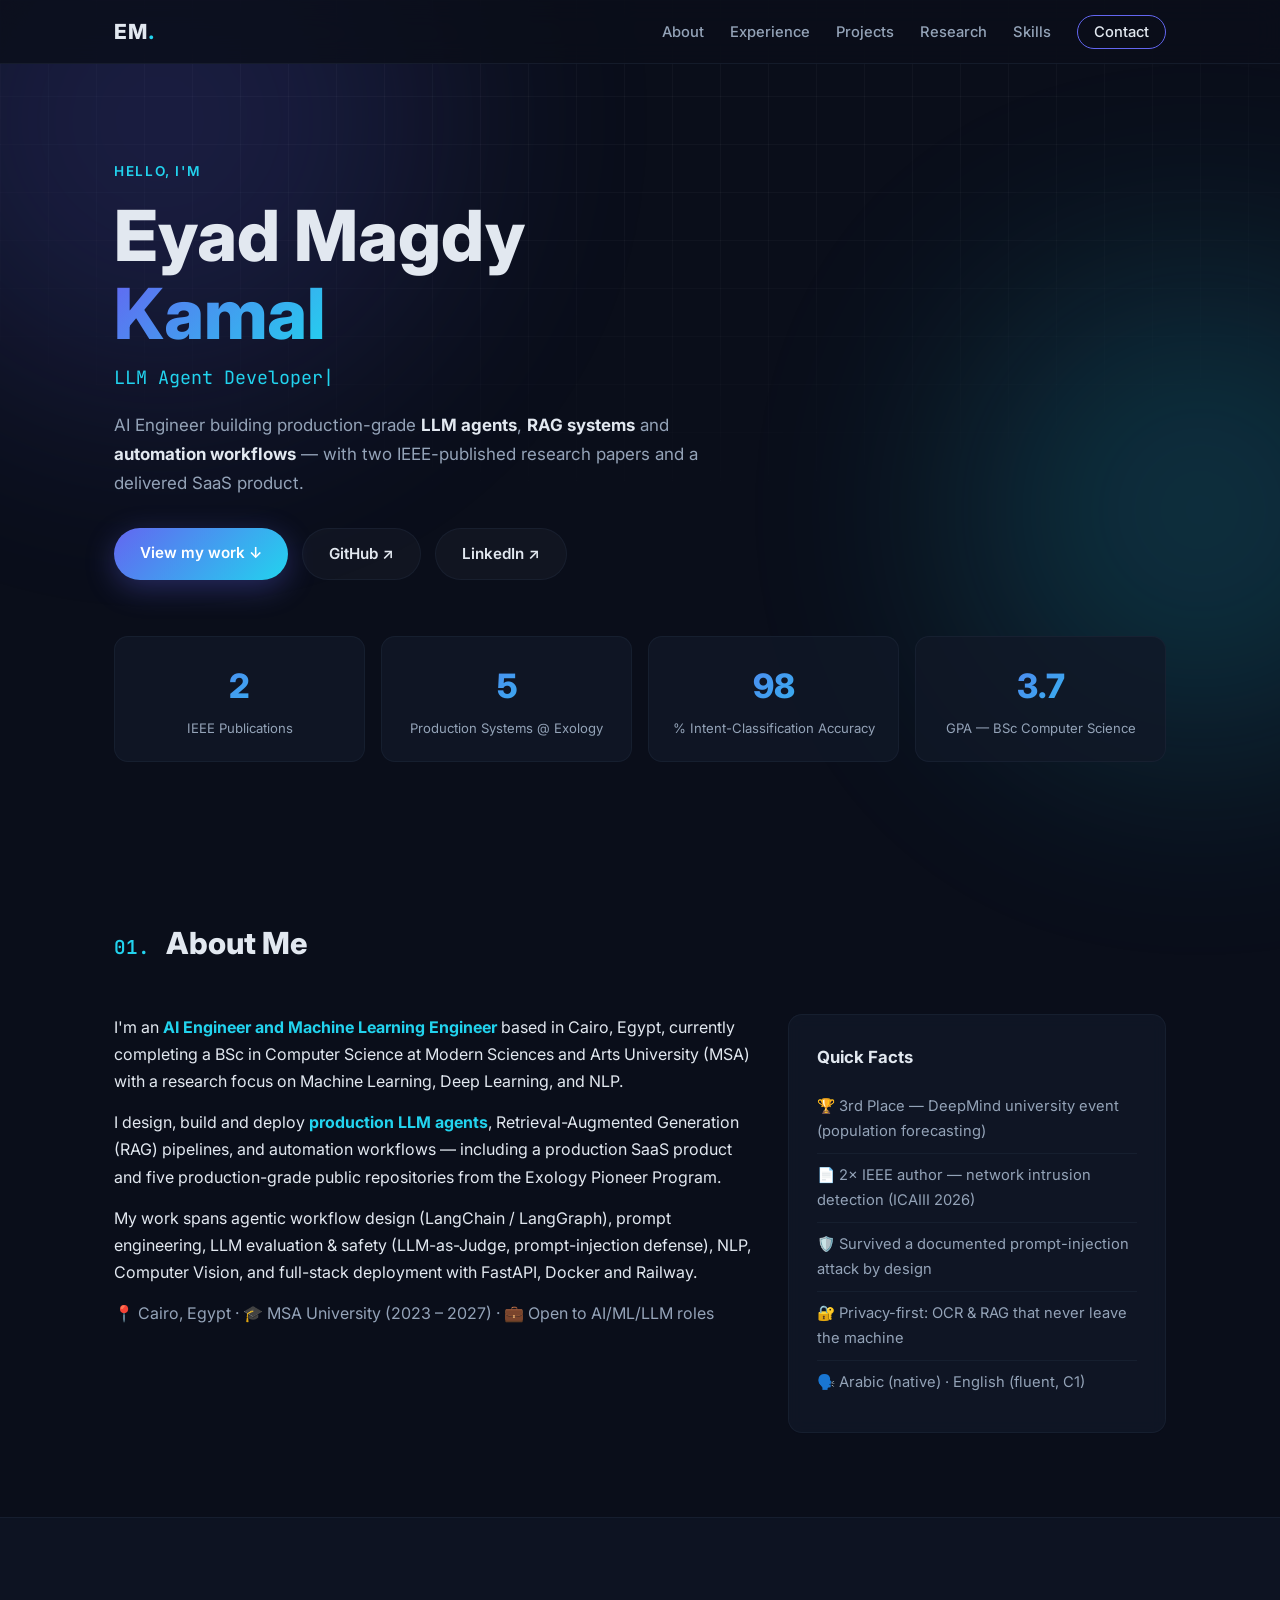
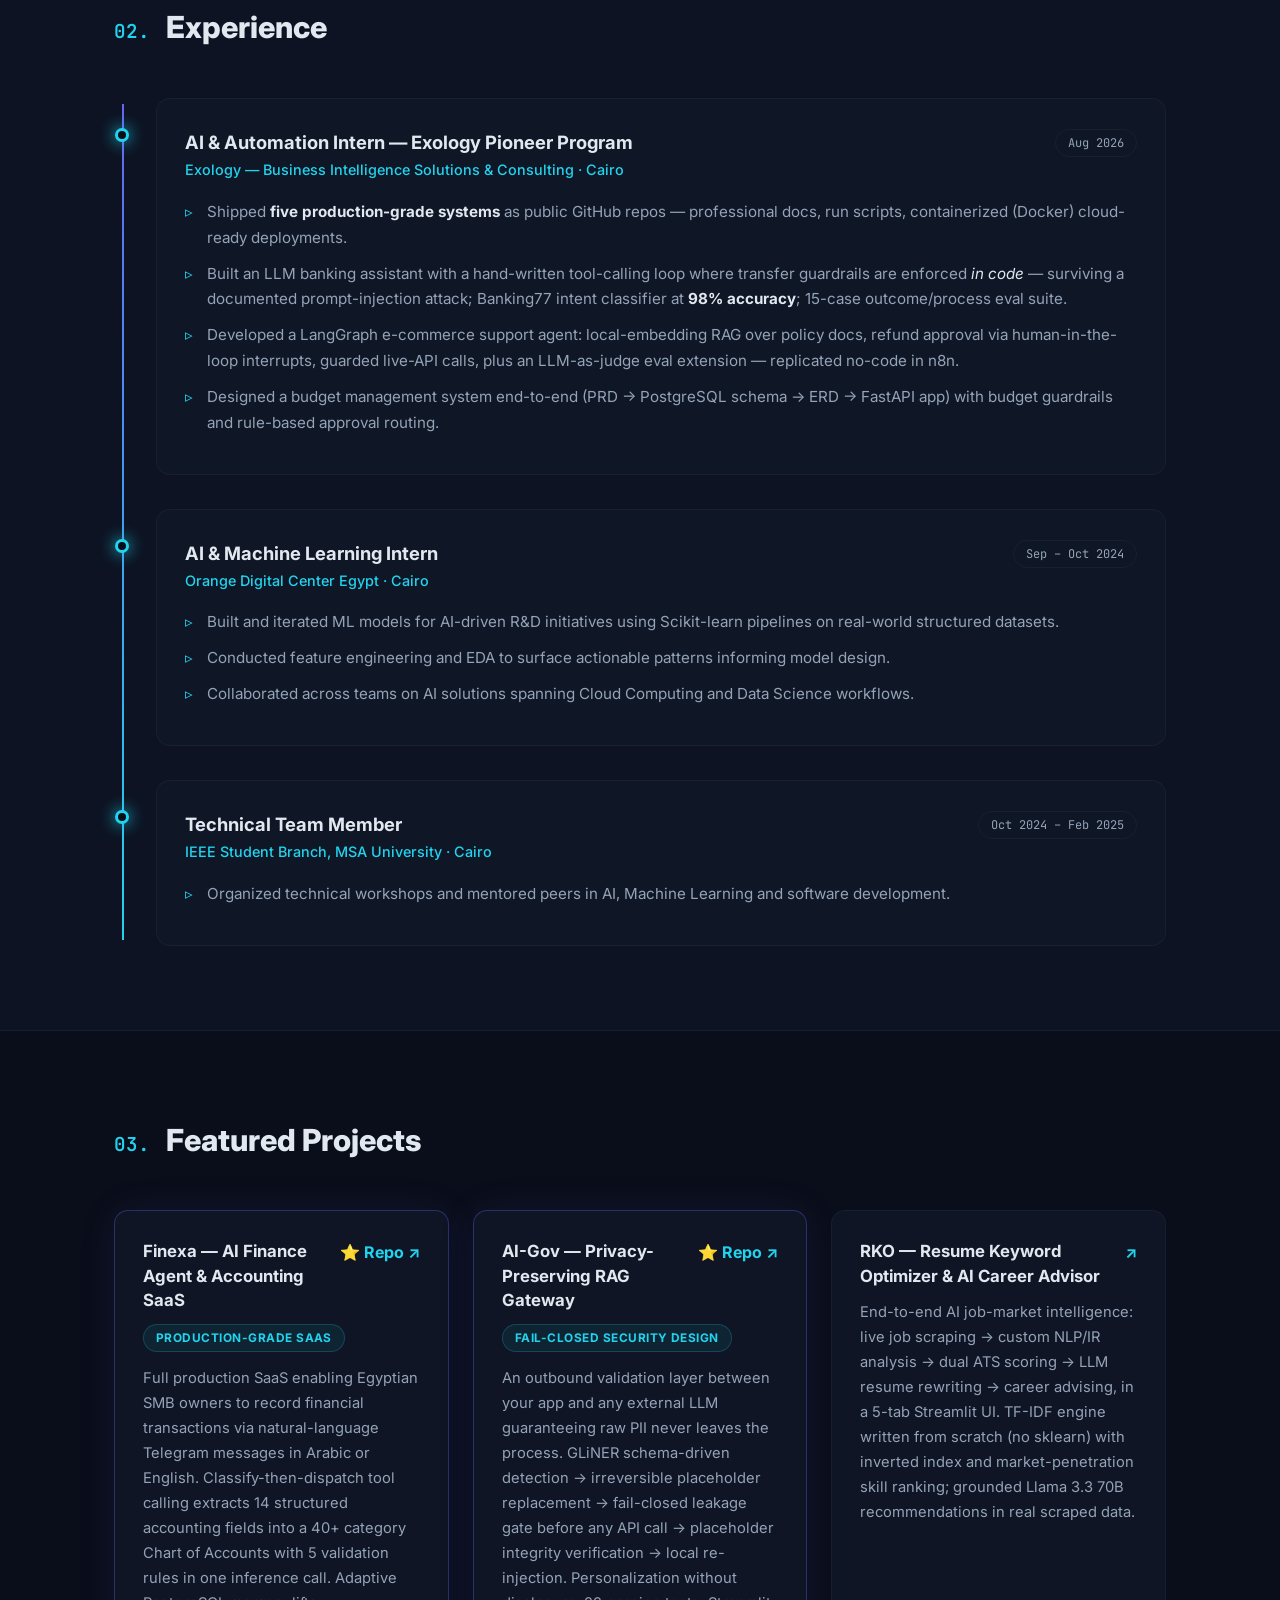
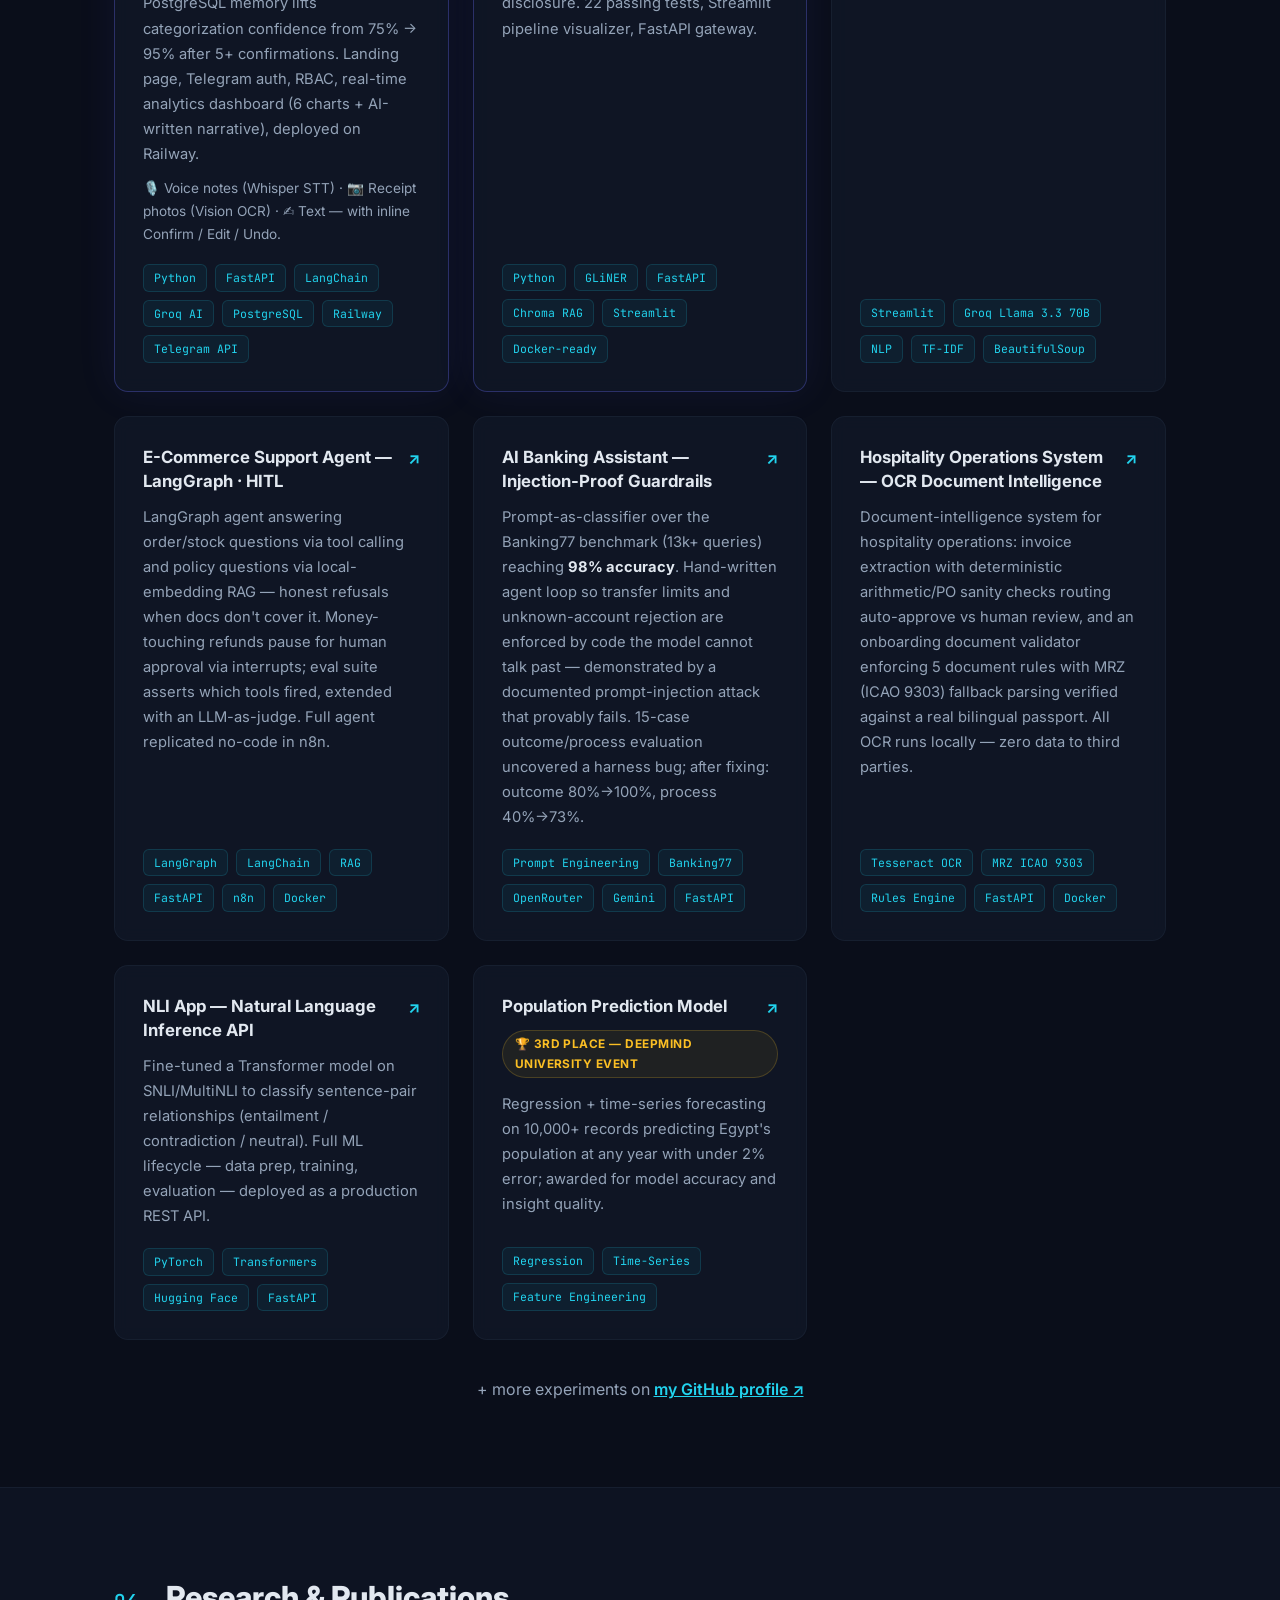
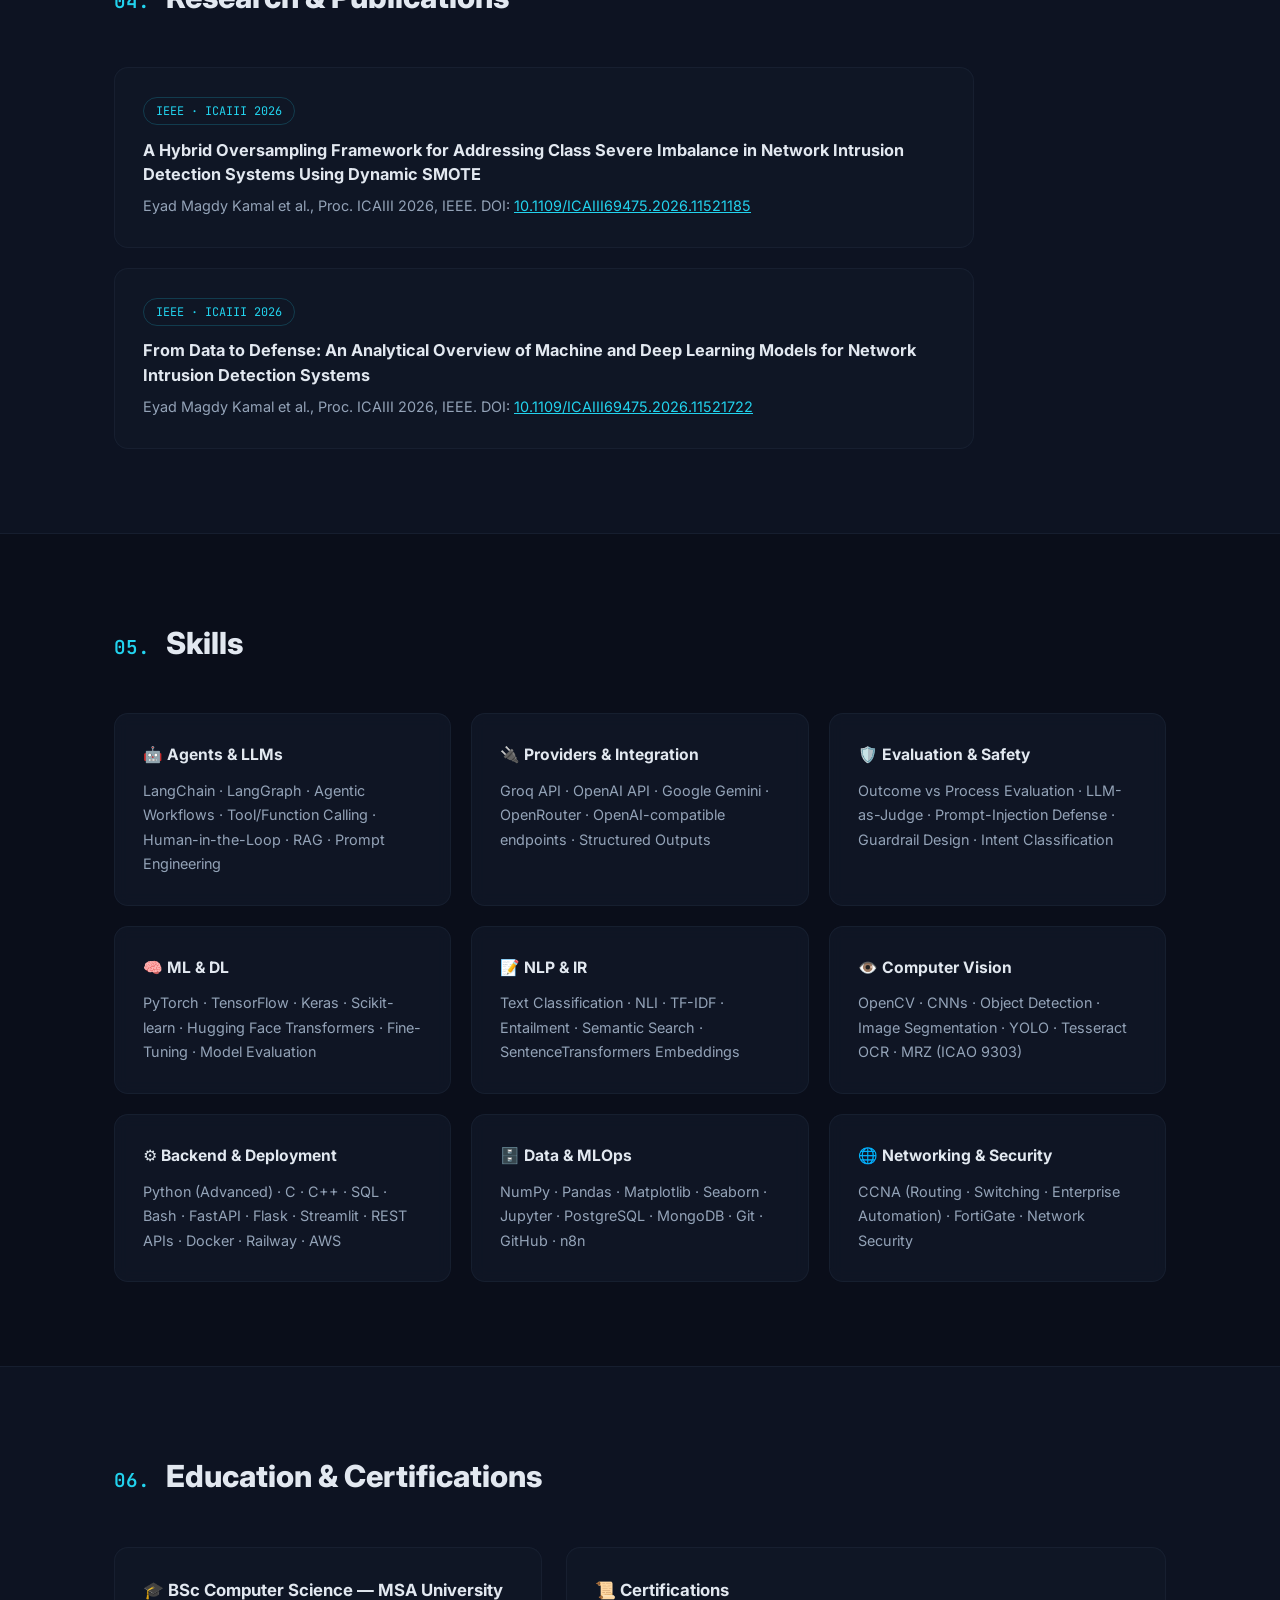
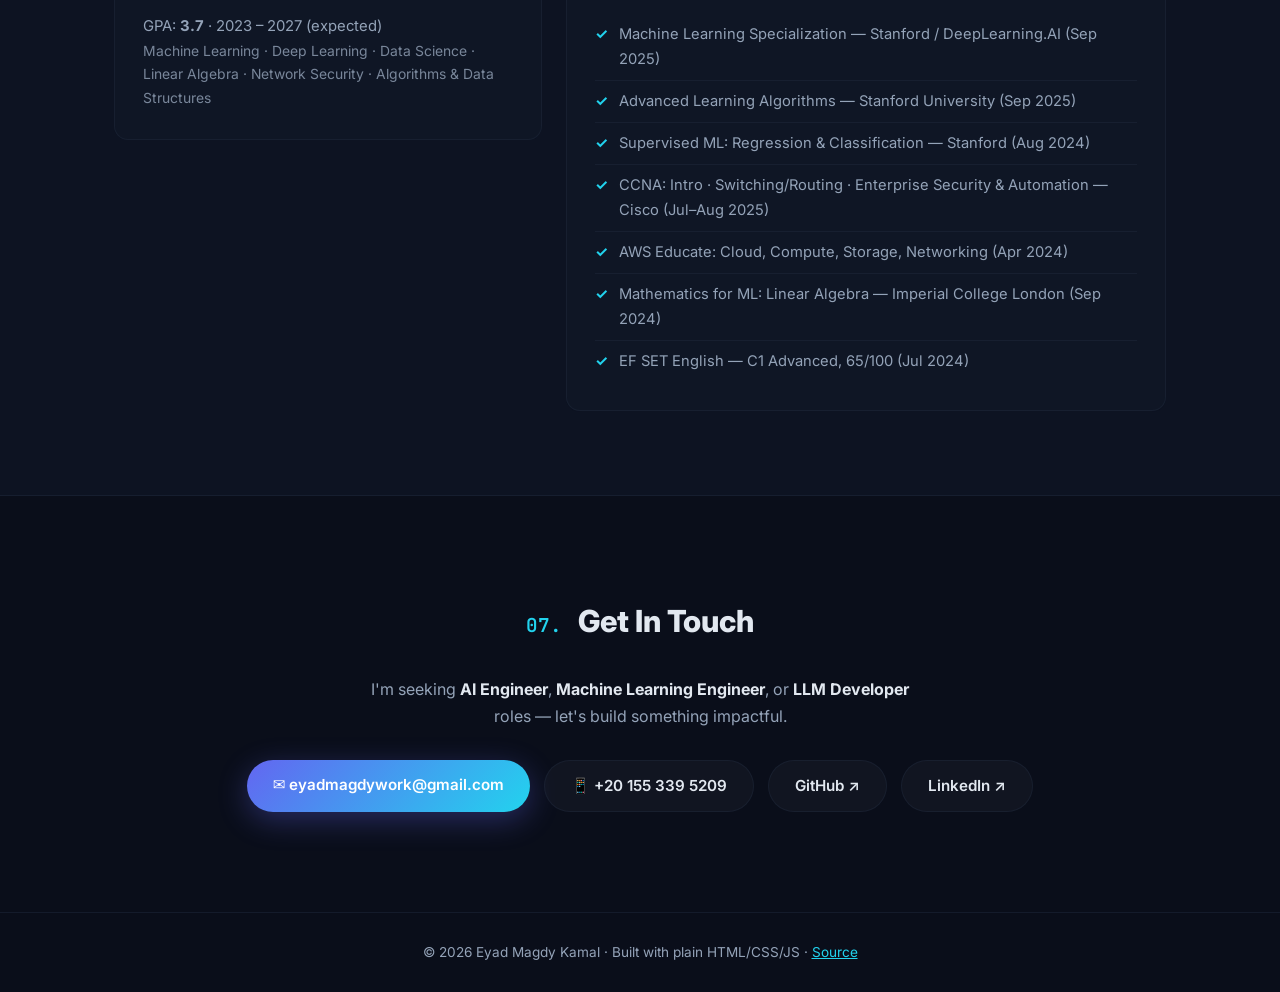
==== commit fdb39381: "Remove client-specific references per NDA" ====
--- a/index.html
+++ b/index.html
@@ -68,9 +68,8 @@
         </p>
         <p>
           I design, build and deploy <strong>production LLM agents</strong>, Retrieval-Augmented Generation (RAG)
-          pipelines, and automation workflows — including a commissioned SaaS product delivered to a real client, five
-          production-grade public repositories from the Exology Pioneer Program, and privacy-first document-intelligence
-          demos for a Saudi hospitality group.
+          pipelines, and automation workflows — including a production SaaS product and five
+          production-grade public repositories from the Exology Pioneer Program.
         </p>
         <p>
           My work spans agentic workflow design (LangChain / LangGraph), prompt engineering, LLM evaluation &
@@ -110,7 +109,6 @@
             <li>Shipped <strong>five production-grade systems</strong> as public GitHub repos — professional docs, run scripts, containerized (Docker) cloud-ready deployments.</li>
             <li>Built an LLM banking assistant with a hand-written tool-calling loop where transfer guardrails are enforced <em>in code</em> — surviving a documented prompt-injection attack; Banking77 intent classifier at <strong>98% accuracy</strong>; 15-case outcome/process eval suite.</li>
             <li>Developed a LangGraph e-commerce support agent: local-embedding RAG over policy docs, refund approval via human-in-the-loop interrupts, guarded live-API calls, plus an LLM-as-judge eval extension — replicated no-code in n8n.</li>
-            <li>Delivered <strong>two working client demos</strong> for a Saudi hospitality group (9 properties): local-OCR invoice extraction with deterministic sanity checks, and pilgrim onboarding with ICAO MRZ passport parsing + 5-rule validation engine — privacy-first.</li>
             <li>Designed a budget management system end-to-end (PRD → PostgreSQL schema → ERD → FastAPI app) with budget guardrails and rule-based approval routing.</li>
           </ul>
         </div>
@@ -162,7 +160,7 @@
             <a href="https://github.com/eyadXE/FinexaAgent" target="_blank" rel="noopener" aria-label="GitHub repo">⭐ Repo ↗</a>
           </div>
         </div>
-        <span class="flag">Delivered to real client</span>
+        <span class="flag">Production-grade SaaS</span>
         <p>Full production SaaS enabling Egyptian SMB owners to record financial transactions via natural-language Telegram messages in Arabic or English. Classify-then-dispatch tool calling extracts 14 structured accounting fields into a 40+ category Chart of Accounts with 5 validation rules in one inference call. Adaptive PostgreSQL memory lifts categorization confidence from 75% → 95% after 5+ confirmations. Landing page, Telegram auth, RBAC, real-time analytics dashboard (6 charts + AI-written narrative), deployed on Railway.</p>
         <p class="modalities">🎙️ Voice notes (Whisper STT) · 📷 Receipt photos (Vision OCR) · ✍️ Text — with inline Confirm / Edit / Undo.</p>
         <footer class="tags"><span>Python</span><span>FastAPI</span><span>LangChain</span><span>Groq AI</span><span>PostgreSQL</span><span>Railway</span><span>Telegram API</span></footer>
@@ -215,12 +213,12 @@
 
       <article class="project-card card reveal">
         <div class="project-head">
-          <h3>Elaf Group Demos — OCR Document Intelligence</h3>
-          <div class="project-links">
-            <a href="https://github.com/eyadXE/elaf-operations-ai-demos" target="_blank" rel="noopener">↗</a>
-          </div>
-        </div>
-        <p>Two client demos for a Saudi hospitality group (9 properties): invoice extraction with deterministic arithmetic/PO sanity checks routing auto-approve vs human review, and a pilgrim onboarding validator enforcing 5 document rules with MRZ (ICAO 9303) fallback parsing verified against a real bilingual passport. All OCR runs locally — zero data to third parties.</p>
+          <h3>Hospitality Operations System — OCR Document Intelligence</h3>
+          <div class="project-links">
+            <a href="https://github.com/eyadXE/hospitality-operations-demos" target="_blank" rel="noopener">↗</a>
+          </div>
+        </div>
+        <p>Document-intelligence system for hospitality operations: invoice extraction with deterministic arithmetic/PO sanity checks routing auto-approve vs human review, and an onboarding document validator enforcing 5 document rules with MRZ (ICAO 9303) fallback parsing verified against a real bilingual passport. All OCR runs locally — zero data to third parties.</p>
         <footer class="tags"><span>Tesseract OCR</span><span>MRZ ICAO 9303</span><span>Rules Engine</span><span>FastAPI</span><span>Docker</span></footer>
       </article>
 
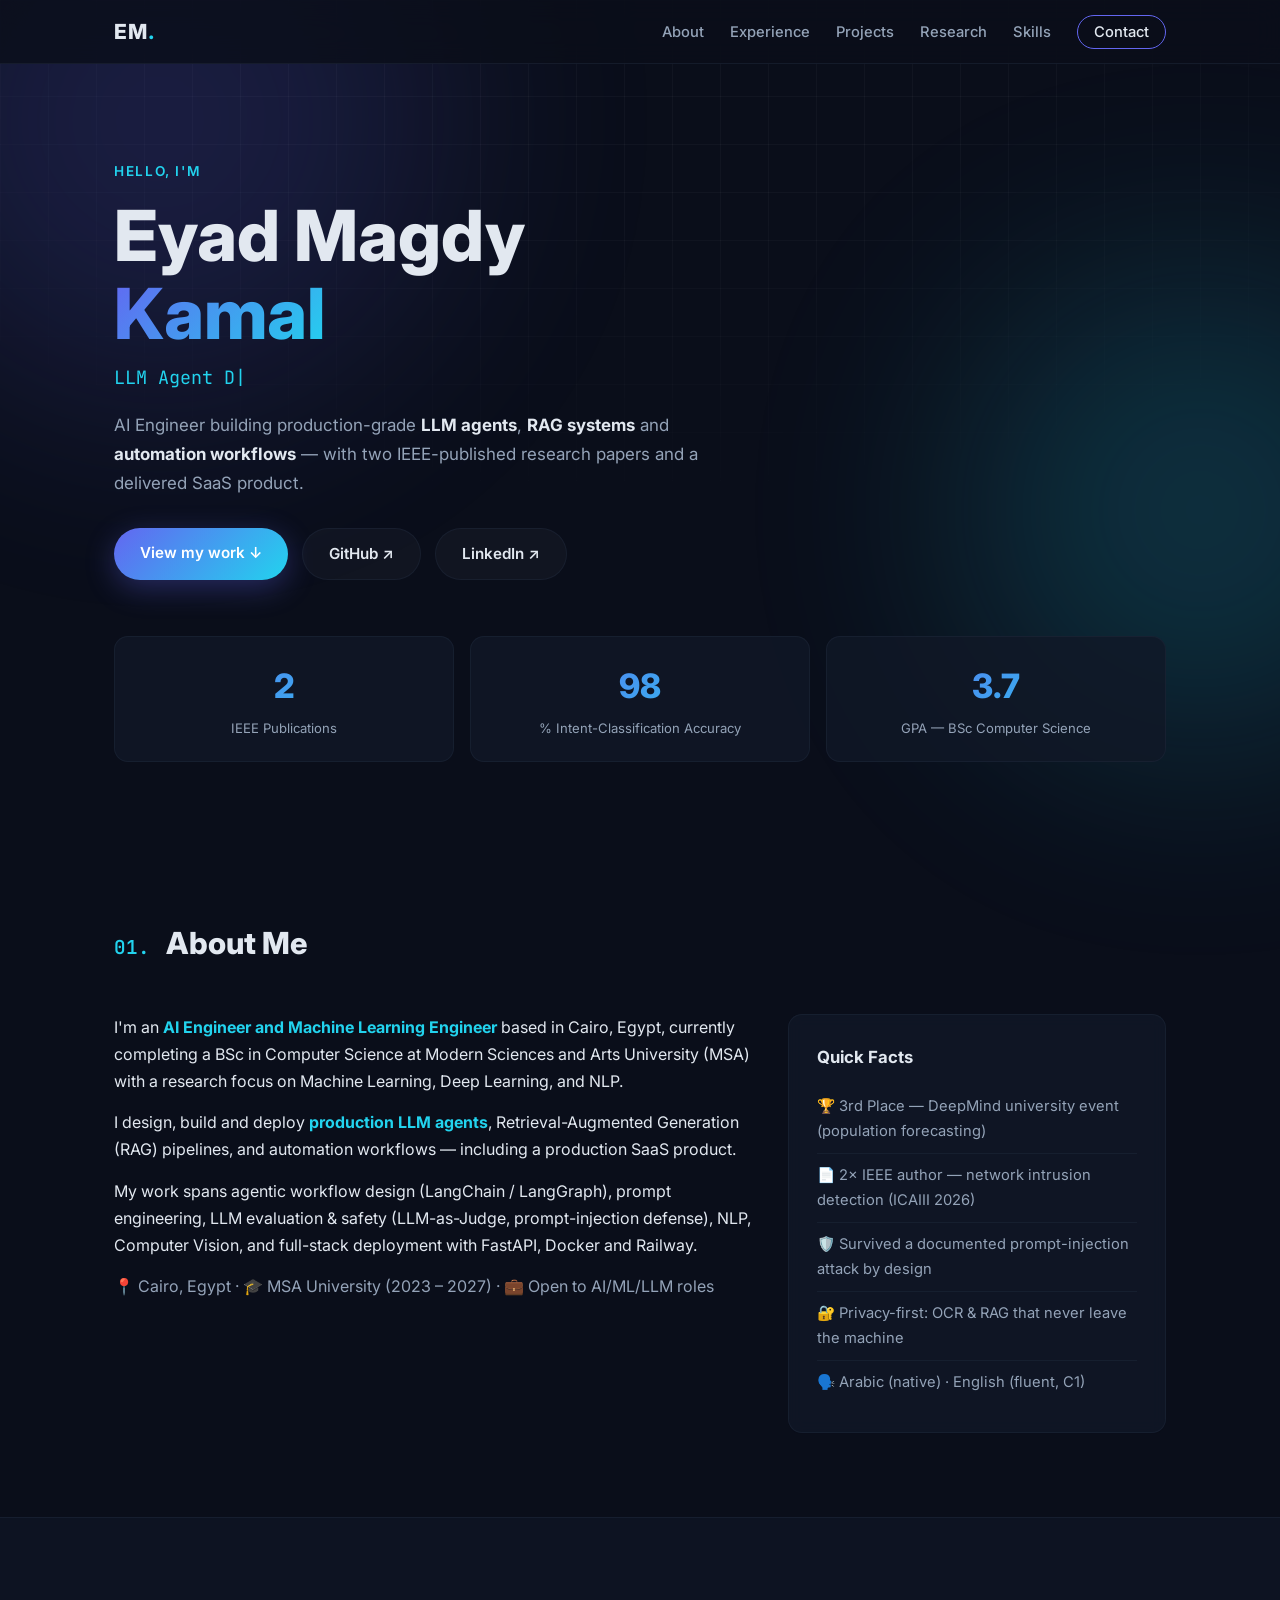
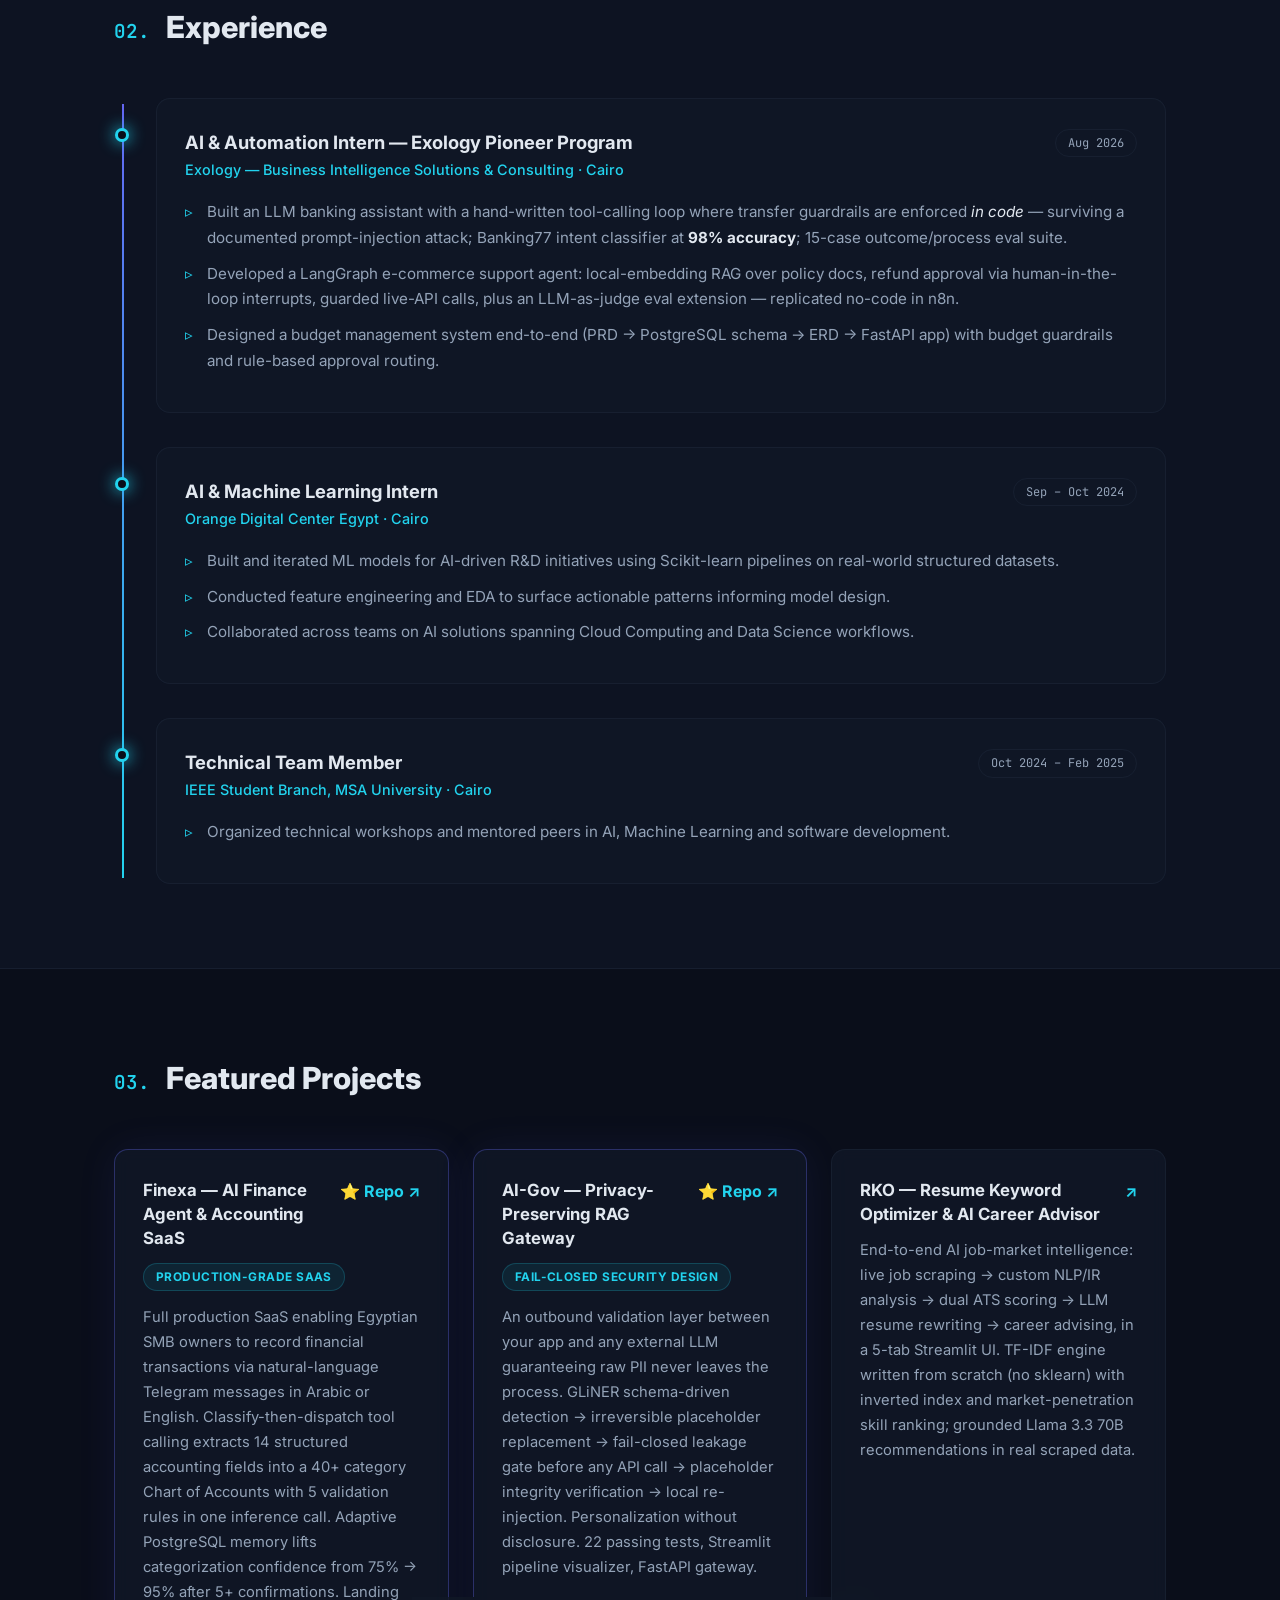
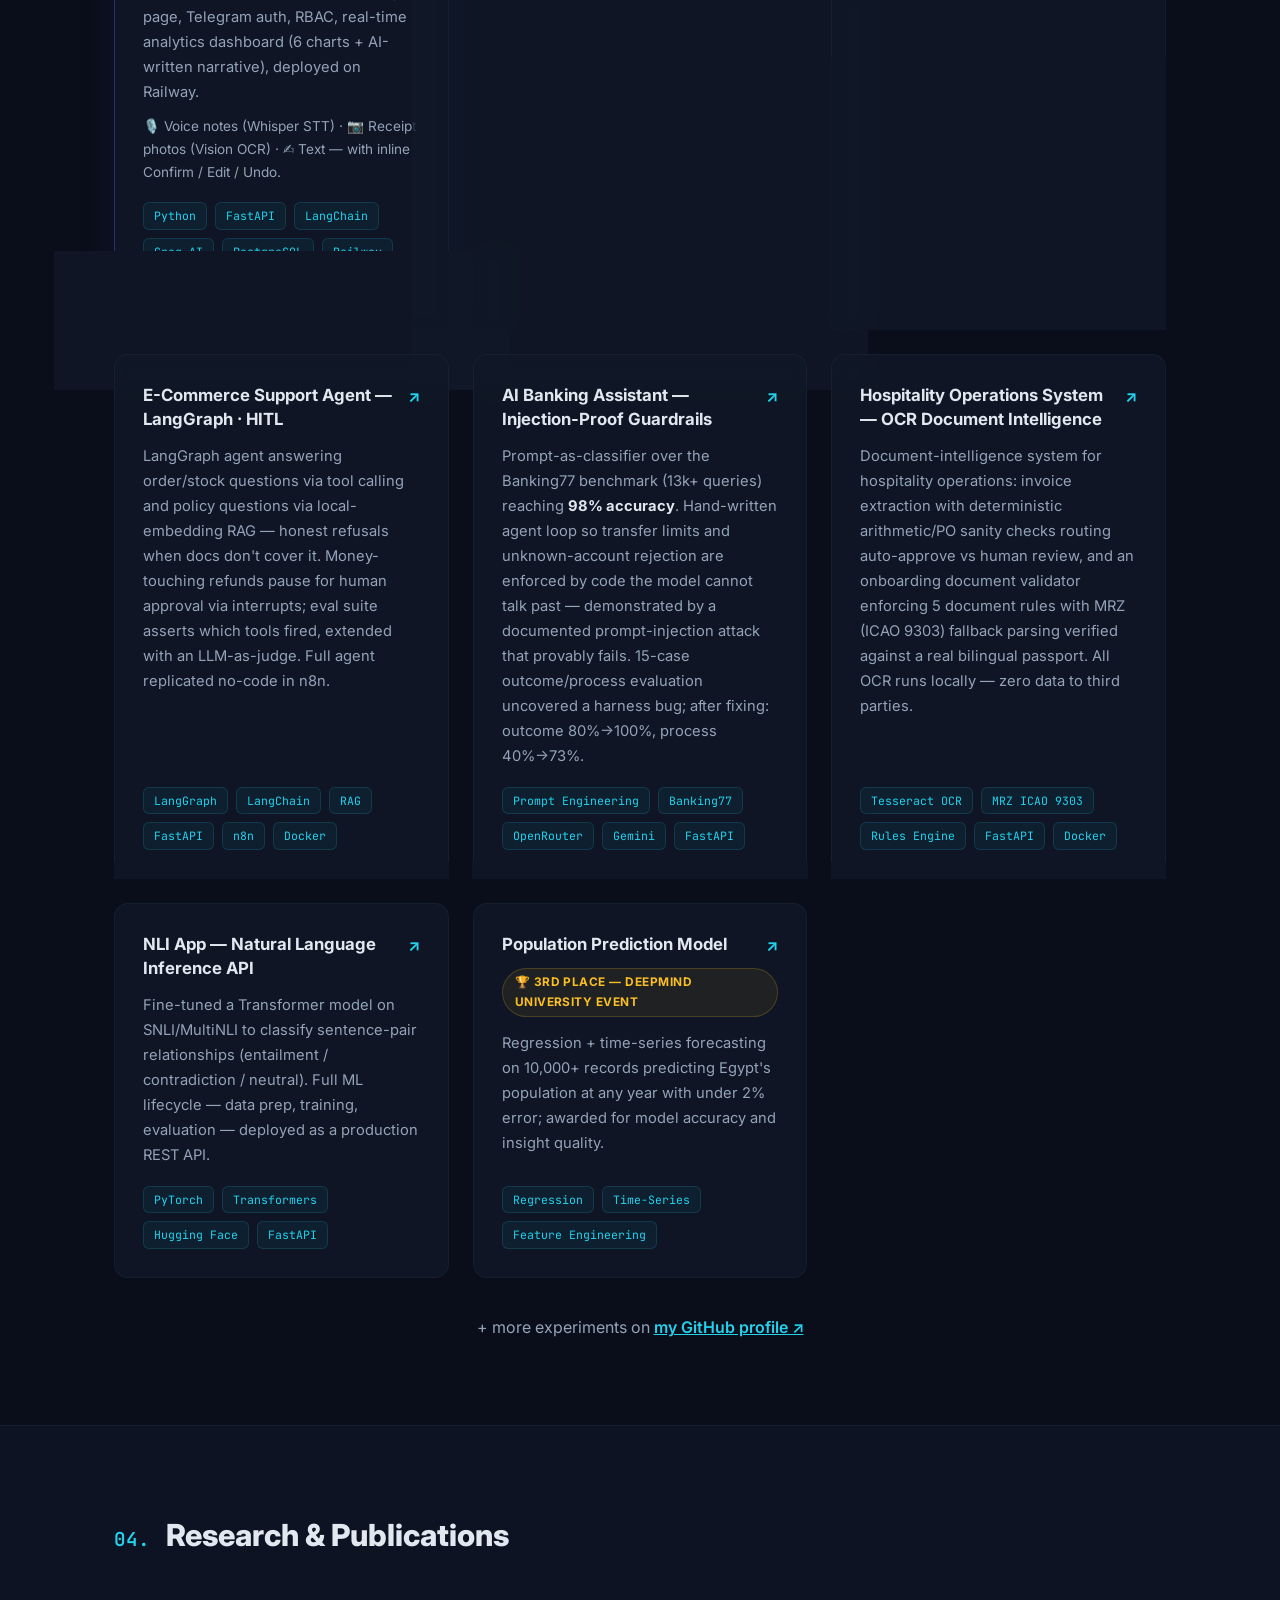
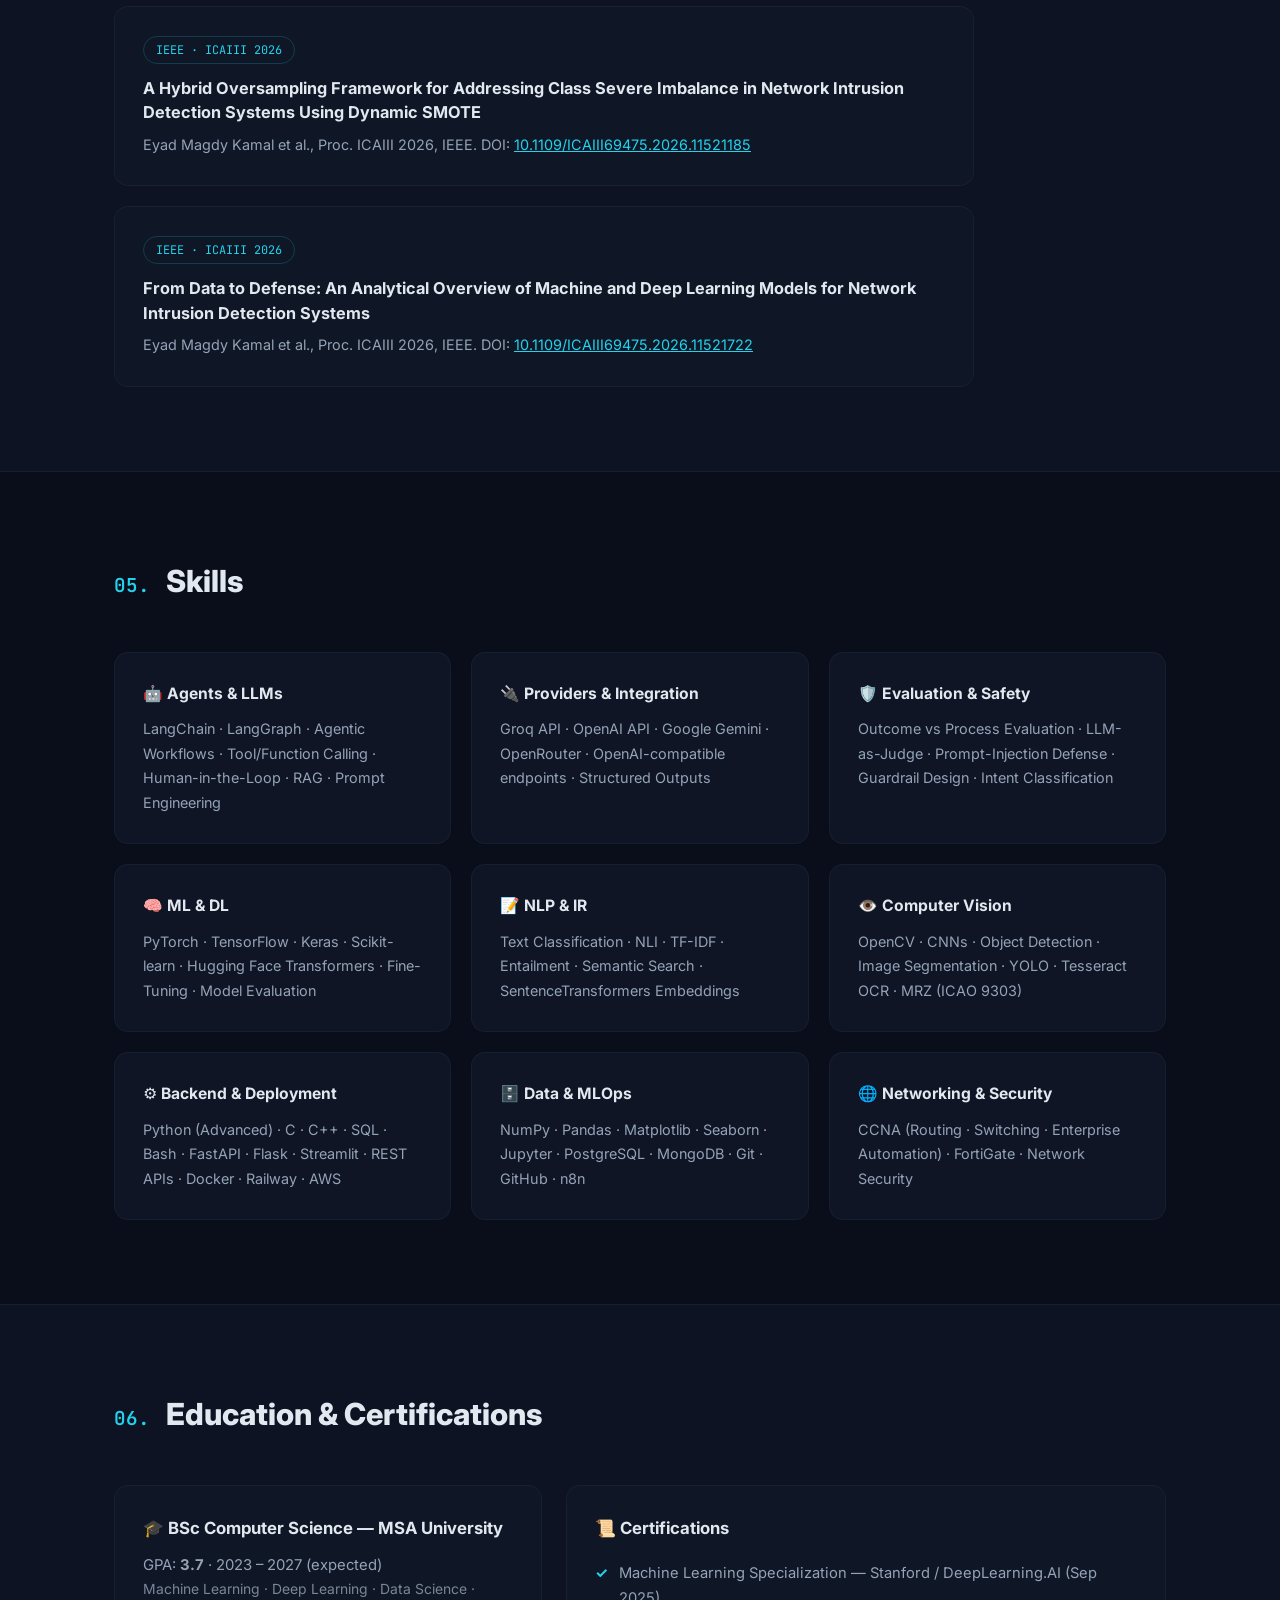
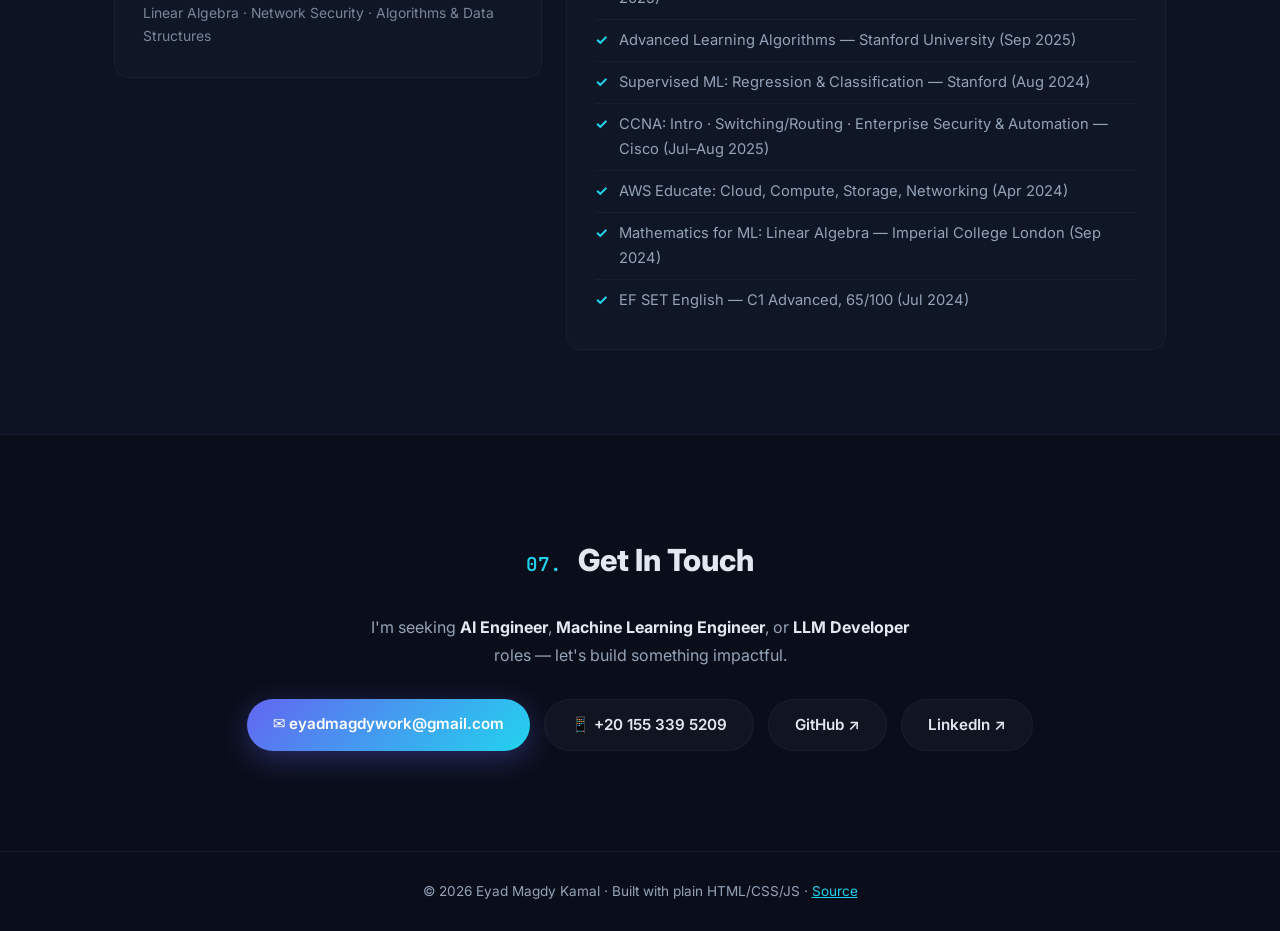
==== commit 31546081: "Remove Exology client-project references" ====
--- a/index.html
+++ b/index.html
@@ -48,7 +48,6 @@
     </div>
     <div class="hero-stats reveal">
       <div class="stat"><span class="stat-num" data-count="2">0</span><span class="stat-label">IEEE Publications</span></div>
-      <div class="stat"><span class="stat-num" data-count="5">0</span><span class="stat-label">Production Systems @ Exology</span></div>
       <div class="stat"><span class="stat-num" data-count="98">0</span><span class="stat-label">% Intent-Classification Accuracy</span></div>
       <div class="stat"><span class="stat-num" data-count="3.7">0</span><span class="stat-label">GPA — BSc Computer Science</span></div>
     </div>
@@ -68,8 +67,8 @@
         </p>
         <p>
           I design, build and deploy <strong>production LLM agents</strong>, Retrieval-Augmented Generation (RAG)
-          pipelines, and automation workflows — including a production SaaS product and five
-          production-grade public repositories from the Exology Pioneer Program.
+          pipelines, and automation workflows — including a production
+          SaaS product.
         </p>
         <p>
           My work spans agentic workflow design (LangChain / LangGraph), prompt engineering, LLM evaluation &
@@ -106,7 +105,6 @@
             <span class="tl-date badge-date">Aug 2026</span>
           </header>
           <ul>
-            <li>Shipped <strong>five production-grade systems</strong> as public GitHub repos — professional docs, run scripts, containerized (Docker) cloud-ready deployments.</li>
             <li>Built an LLM banking assistant with a hand-written tool-calling loop where transfer guardrails are enforced <em>in code</em> — surviving a documented prompt-injection attack; Banking77 intent classifier at <strong>98% accuracy</strong>; 15-case outcome/process eval suite.</li>
             <li>Developed a LangGraph e-commerce support agent: local-embedding RAG over policy docs, refund approval via human-in-the-loop interrupts, guarded live-API calls, plus an LLM-as-judge eval extension — replicated no-code in n8n.</li>
             <li>Designed a budget management system end-to-end (PRD → PostgreSQL schema → ERD → FastAPI app) with budget guardrails and rule-based approval routing.</li>
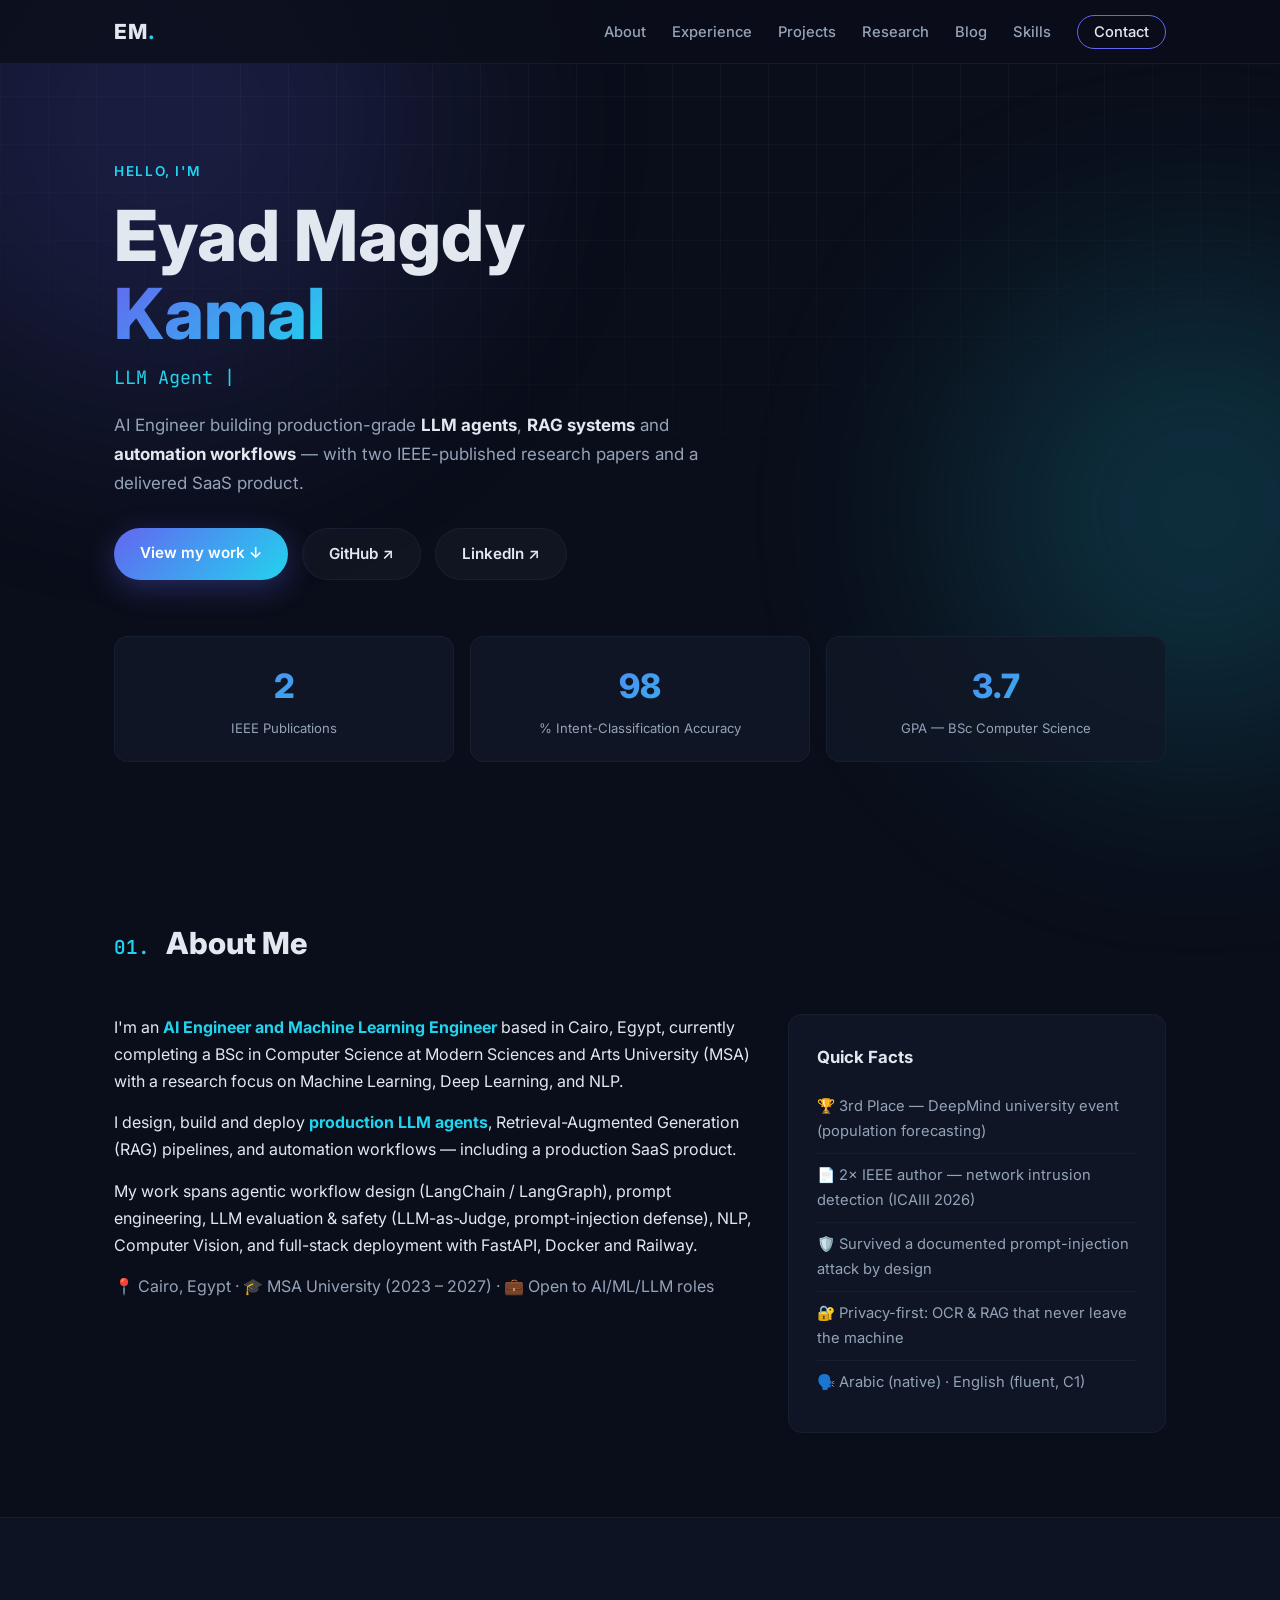
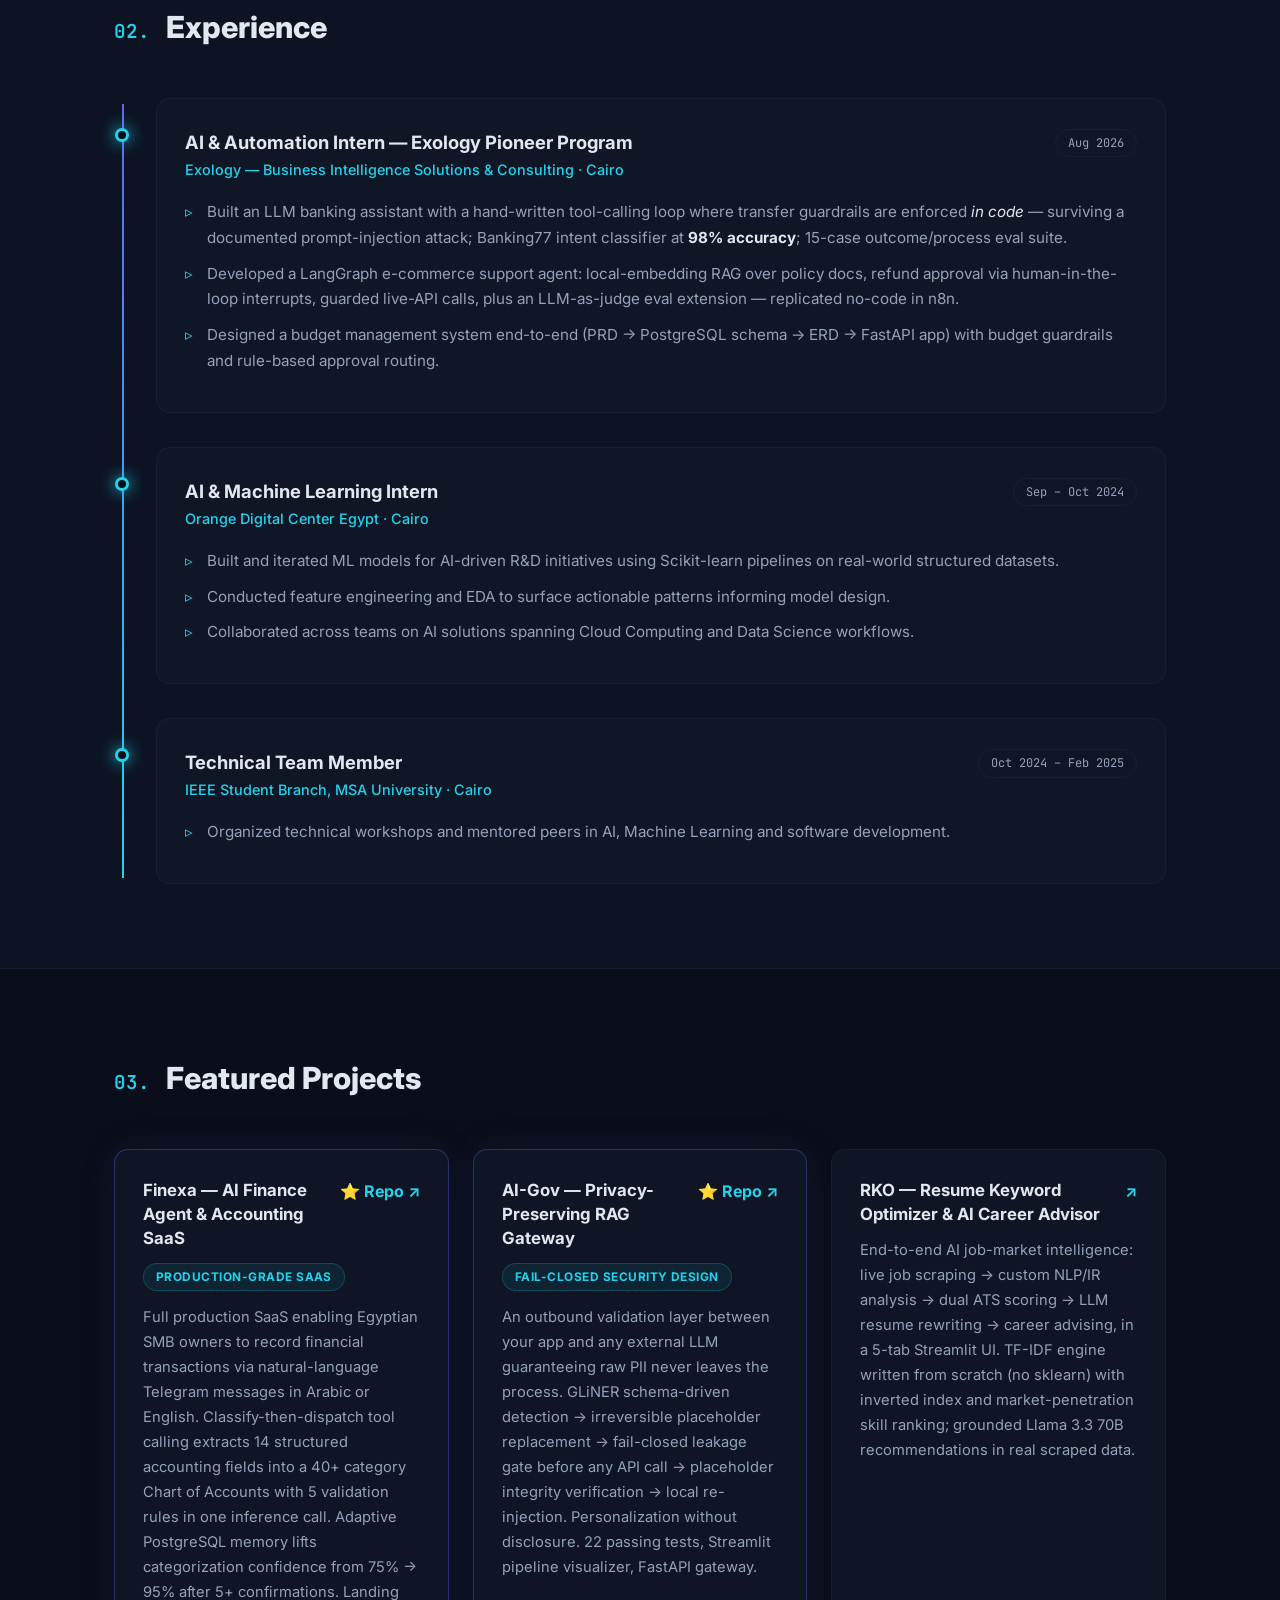
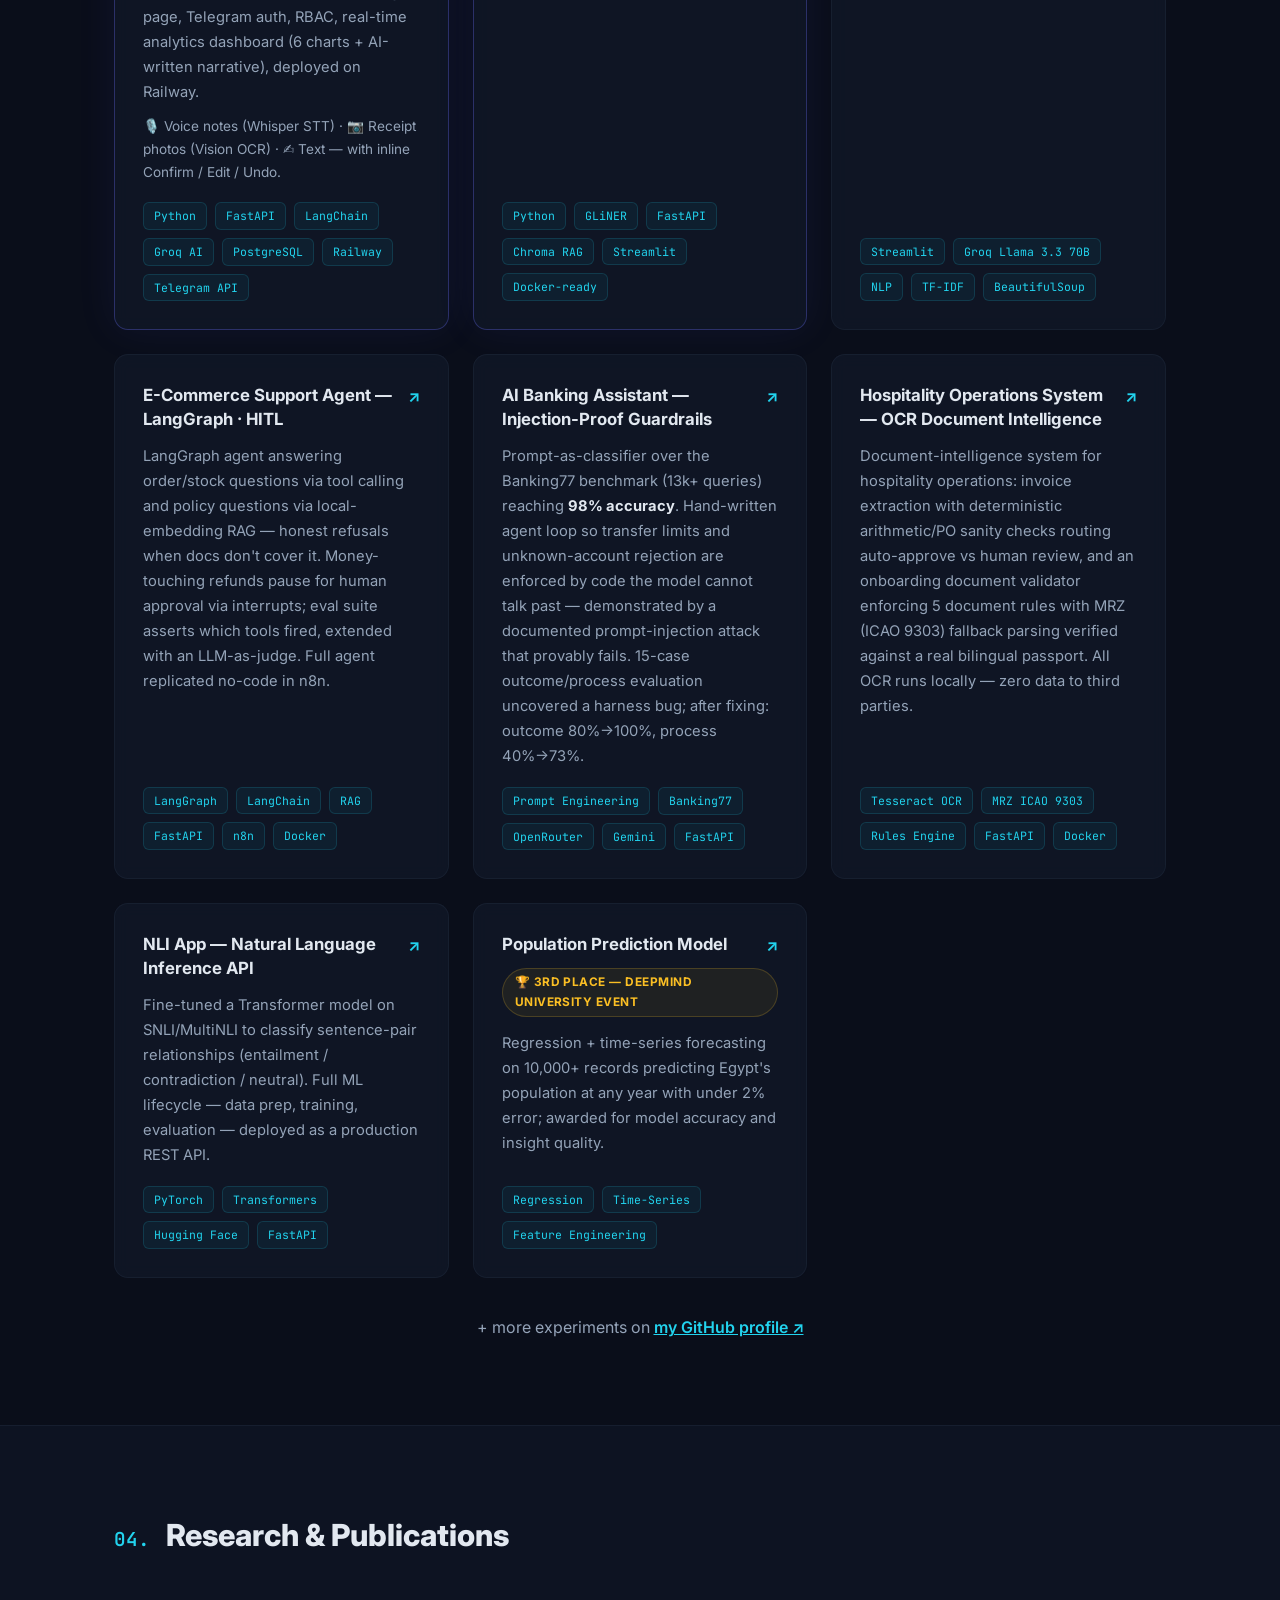
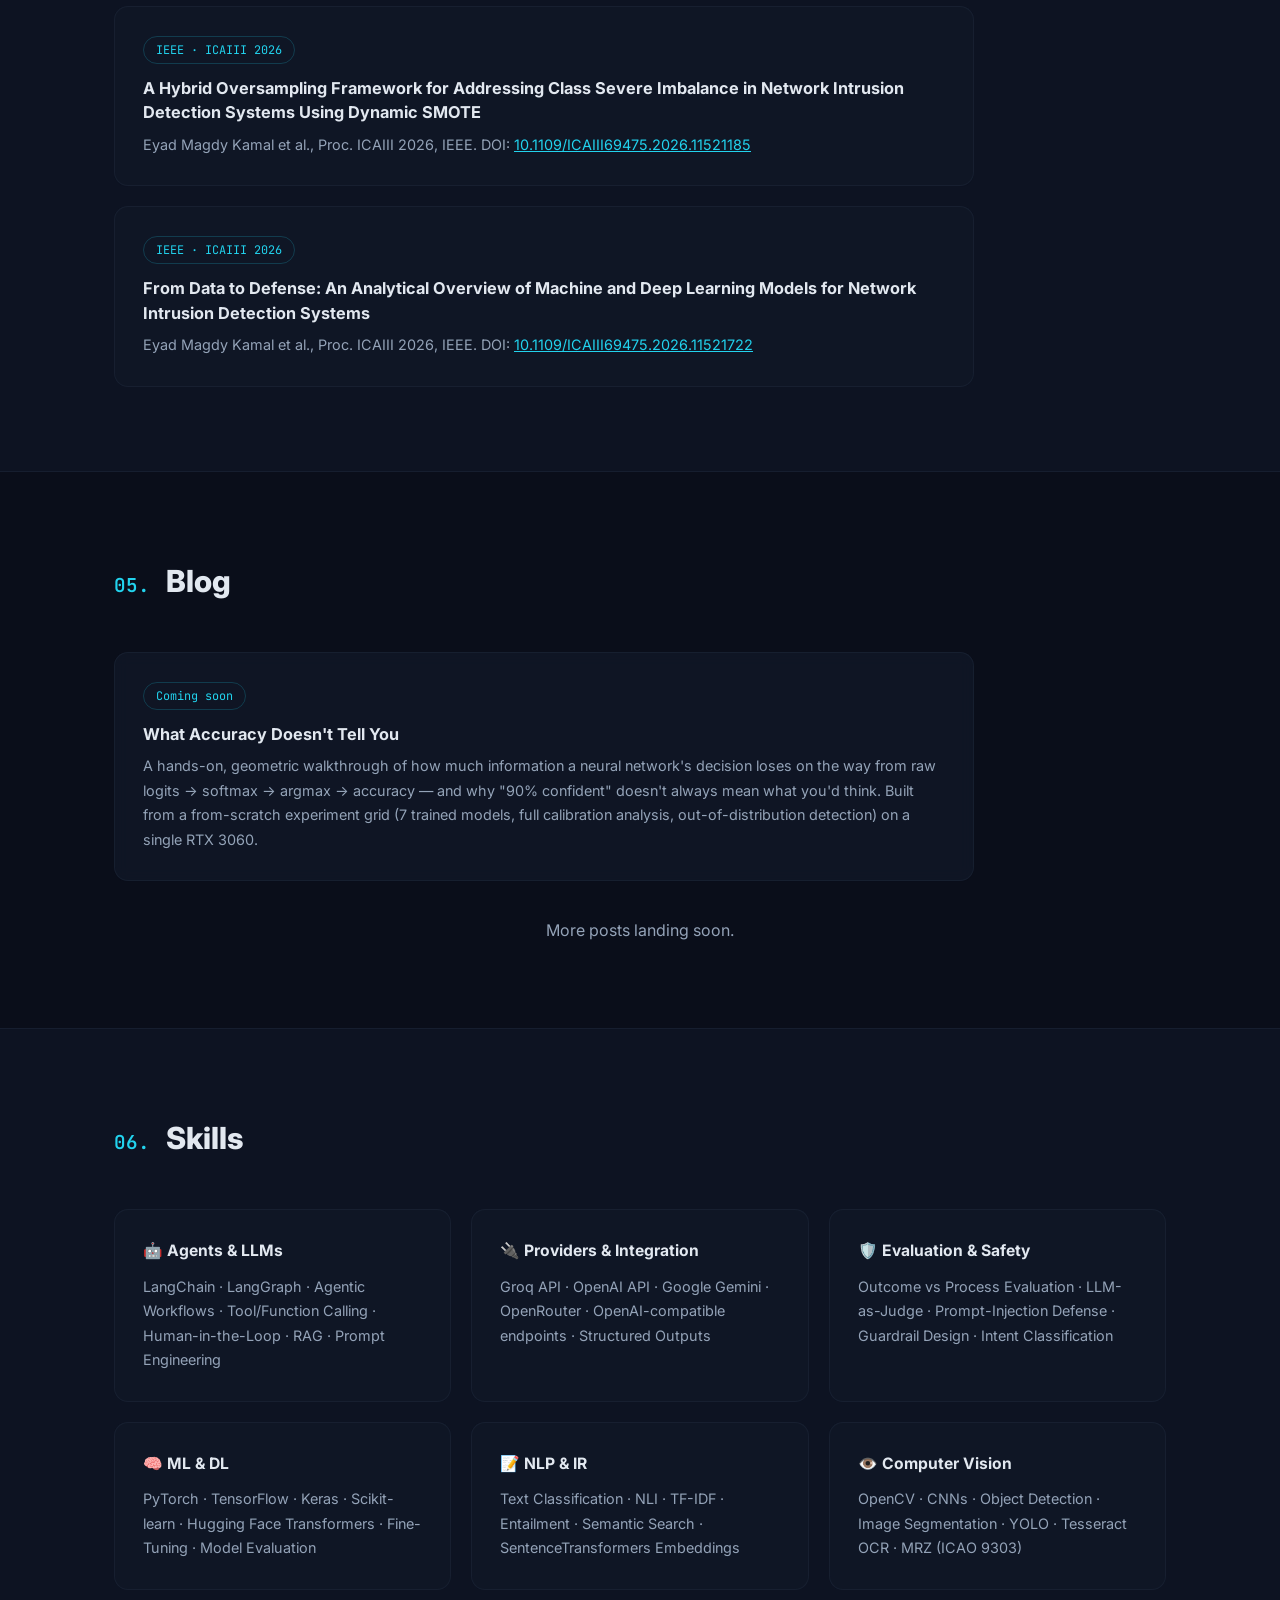
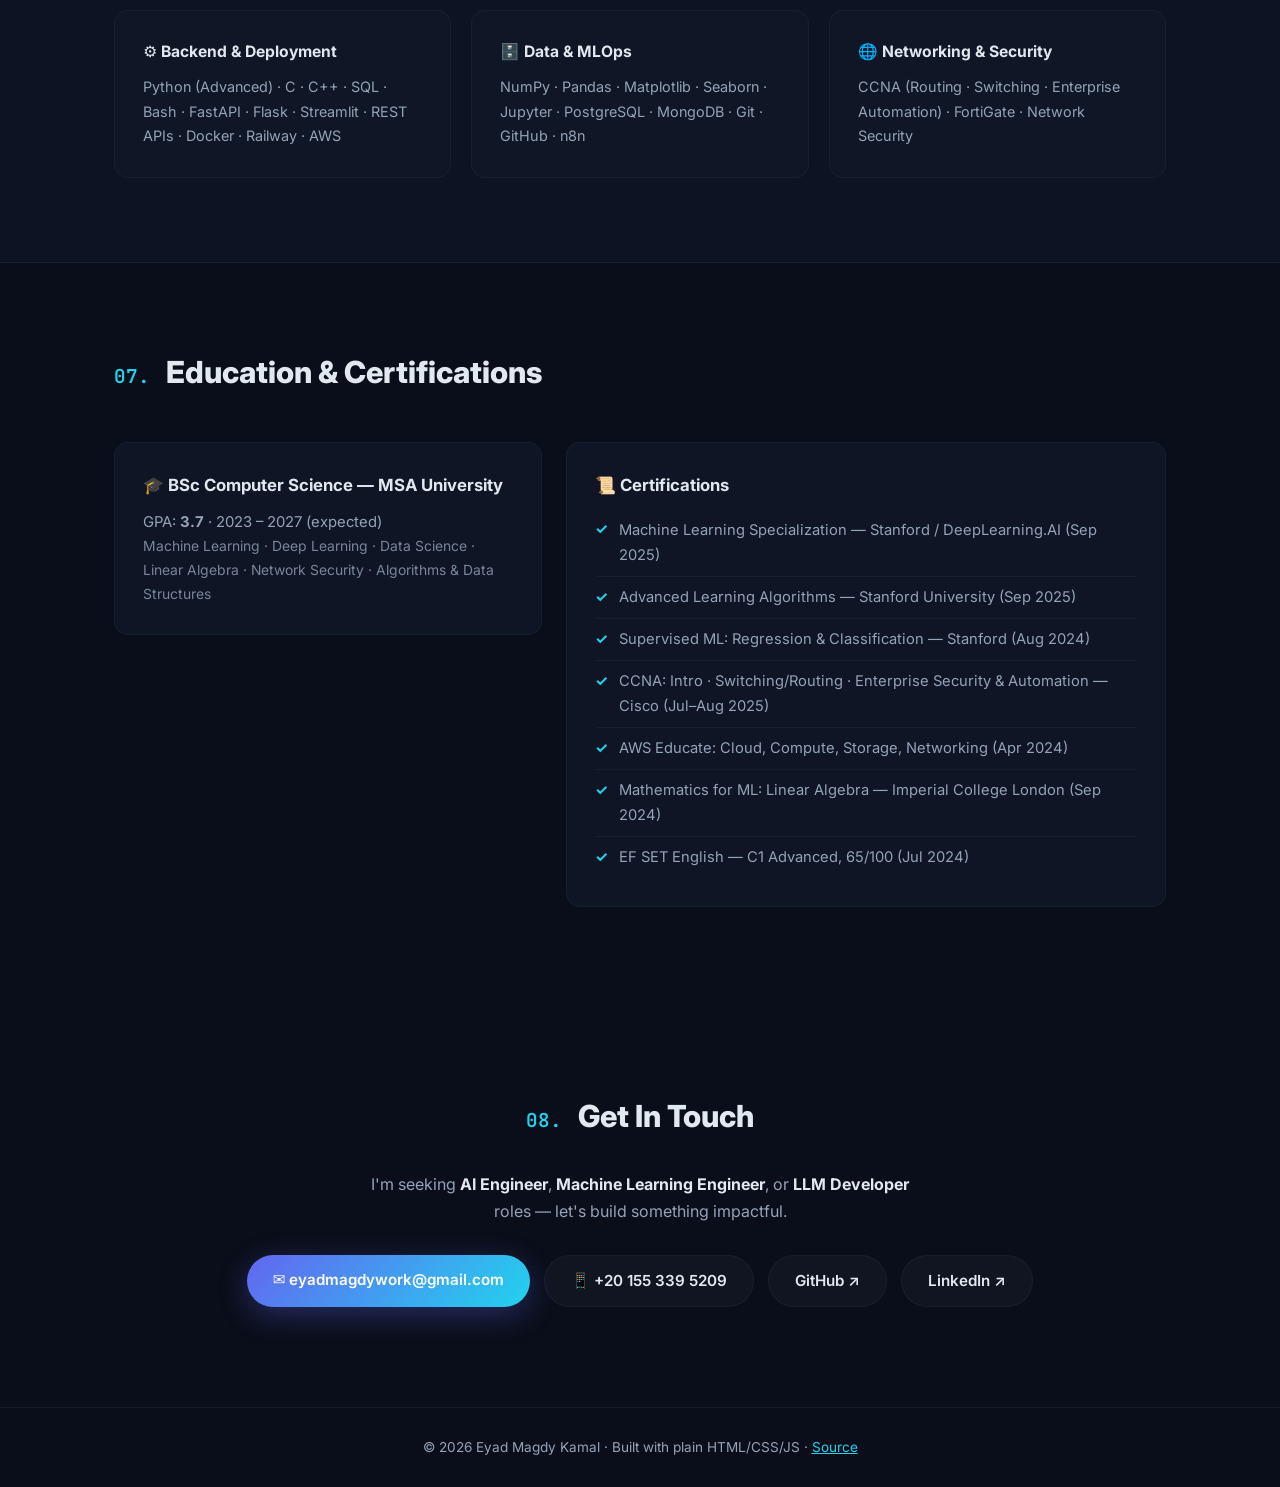
==== commit 31580881: "Add Blog section with upcoming post placeholder Adds a new Blog nav link and section between Researc" ====
--- a/index.html
+++ b/index.html
@@ -26,6 +26,7 @@
       <li><a href="#experience">Experience</a></li>
       <li><a href="#projects">Projects</a></li>
       <li><a href="#research">Research</a></li>
+      <li><a href="#blog">Blog</a></li>
       <li><a href="#skills">Skills</a></li>
       <li><a href="#contact" class="nav-cta">Contact</a></li>
     </ul>
@@ -266,9 +267,23 @@
   </div>
 </section>
 
-<section class="section" id="skills">
-  <div class="container">
-    <h2 class="section-title reveal"><span class="num">05.</span> Skills</h2>
+<section class="section" id="blog">
+  <div class="container">
+    <h2 class="section-title reveal"><span class="num">05.</span> Blog</h2>
+    <div class="pub-list">
+      <article class="card pub reveal">
+        <span class="pub-tag">Coming soon</span>
+        <h3>What Accuracy Doesn't Tell You</h3>
+        <p>A hands-on, geometric walkthrough of how much information a neural network's decision loses on the way from raw logits → softmax → argmax → accuracy — and why "90% confident" doesn't always mean what you'd think. Built from a from-scratch experiment grid (7 trained models, full calibration analysis, out-of-distribution detection) on a single RTX 3060.</p>
+      </article>
+    </div>
+    <p class="more-repos reveal">More posts landing soon.</p>
+  </div>
+</section>
+
+<section class="section section-alt" id="skills">
+  <div class="container">
+    <h2 class="section-title reveal"><span class="num">06.</span> Skills</h2>
     <div class="skills-grid">
       <div class="card skill-cat reveal"><h3>🤖 Agents & LLMs</h3><p>LangChain · LangGraph · Agentic Workflows · Tool/Function Calling · Human-in-the-Loop · RAG · Prompt Engineering</p></div>
       <div class="card skill-cat reveal"><h3>🔌 Providers & Integration</h3><p>Groq API · OpenAI API · Google Gemini · OpenRouter · OpenAI-compatible endpoints · Structured Outputs</p></div>
@@ -283,9 +298,9 @@
   </div>
 </section>
 
-<section class="section section-alt" id="certifications">
-  <div class="container">
-    <h2 class="section-title reveal"><span class="num">06.</span> Education & Certifications</h2>
+<section class="section" id="certifications">
+  <div class="container">
+    <h2 class="section-title reveal"><span class="num">07.</span> Education & Certifications</h2>
     <div class="cert-grid">
       <div class="card edu reveal">
         <h3>🎓 BSc Computer Science — MSA University</h3>
@@ -310,7 +325,7 @@
 
 <section class="section contact" id="contact">
   <div class="container center">
-    <h2 class="section-title reveal"><span class="num">07.</span> Get In Touch</h2>
+    <h2 class="section-title reveal"><span class="num">08.</span> Get In Touch</h2>
     <p class="reveal contact-lead">I'm seeking <strong>AI Engineer</strong>, <strong>Machine Learning Engineer</strong>, or <strong>LLM Developer</strong> roles — let's build something impactful.</p>
     <div class="hero-actions reveal">
       <a class="btn btn-primary" href="mailto:eyadmagdywork@gmail.com">✉️ eyadmagdywork@gmail.com</a>
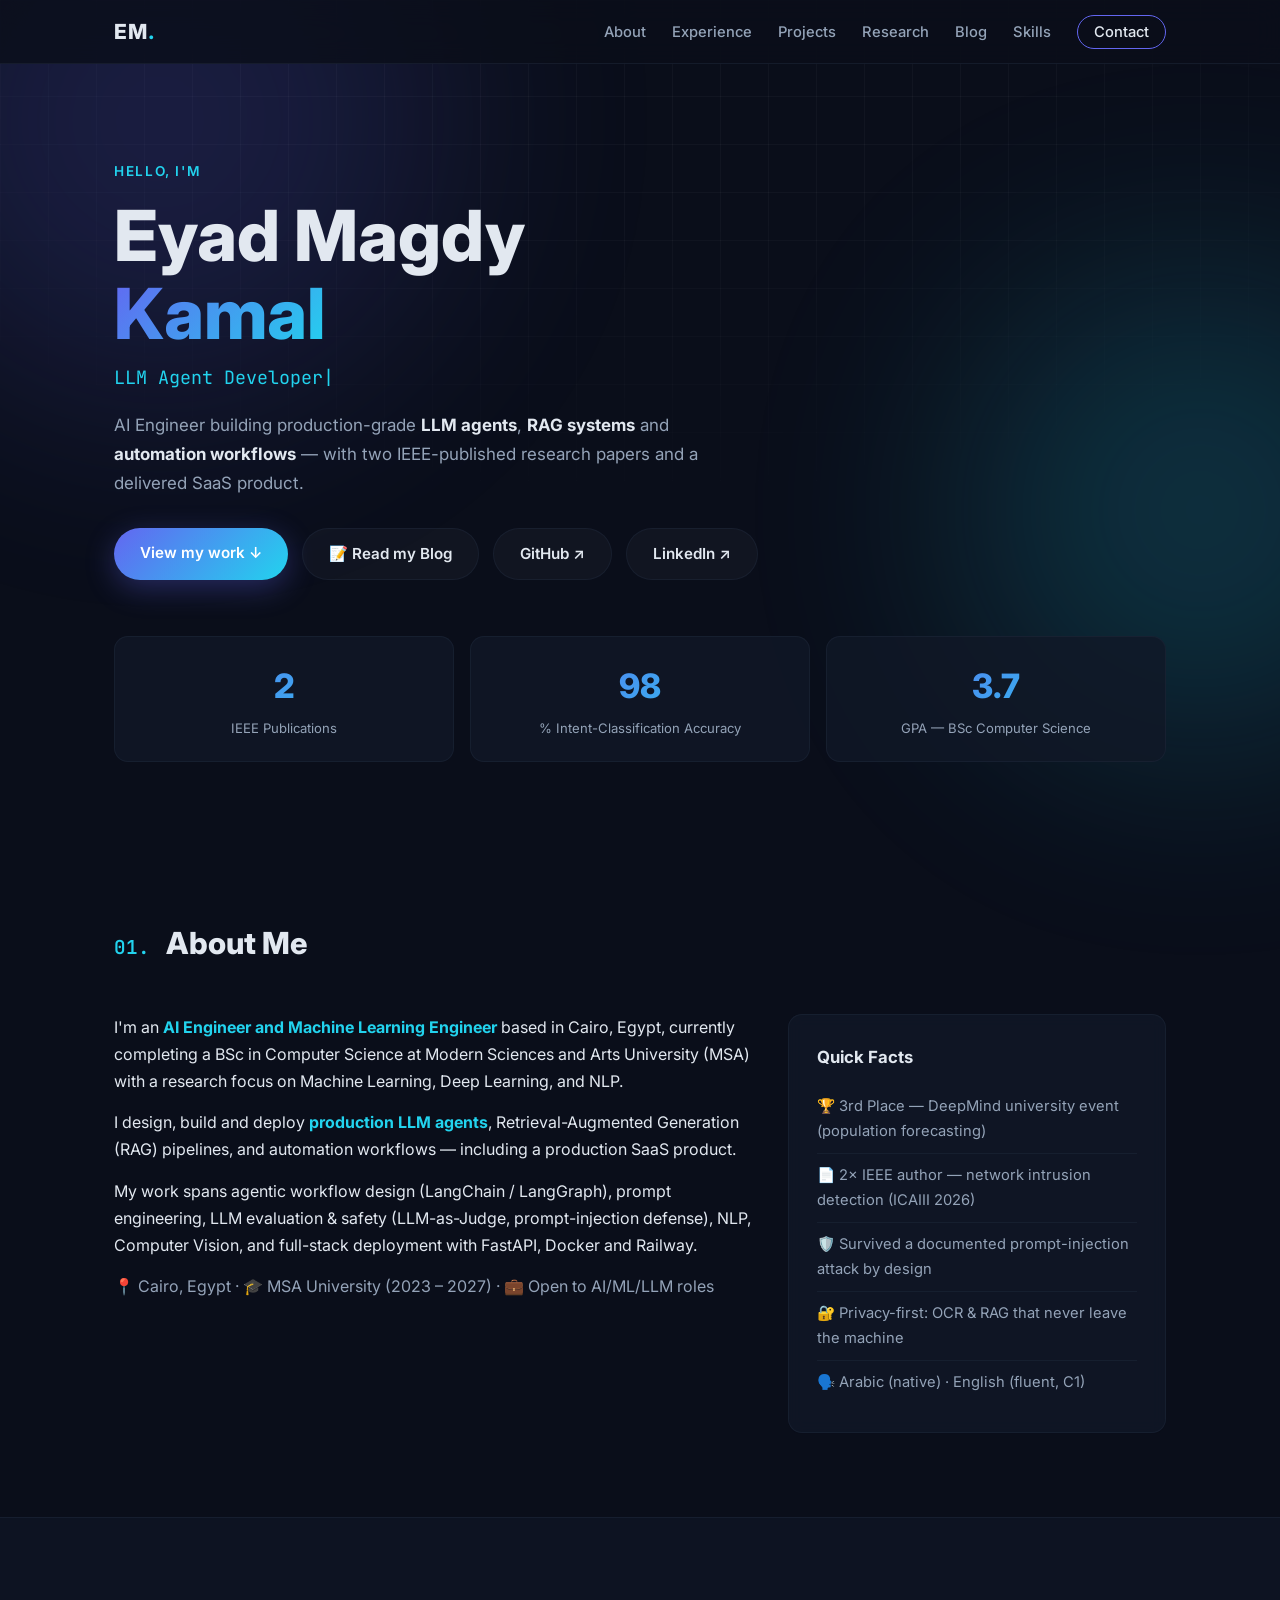
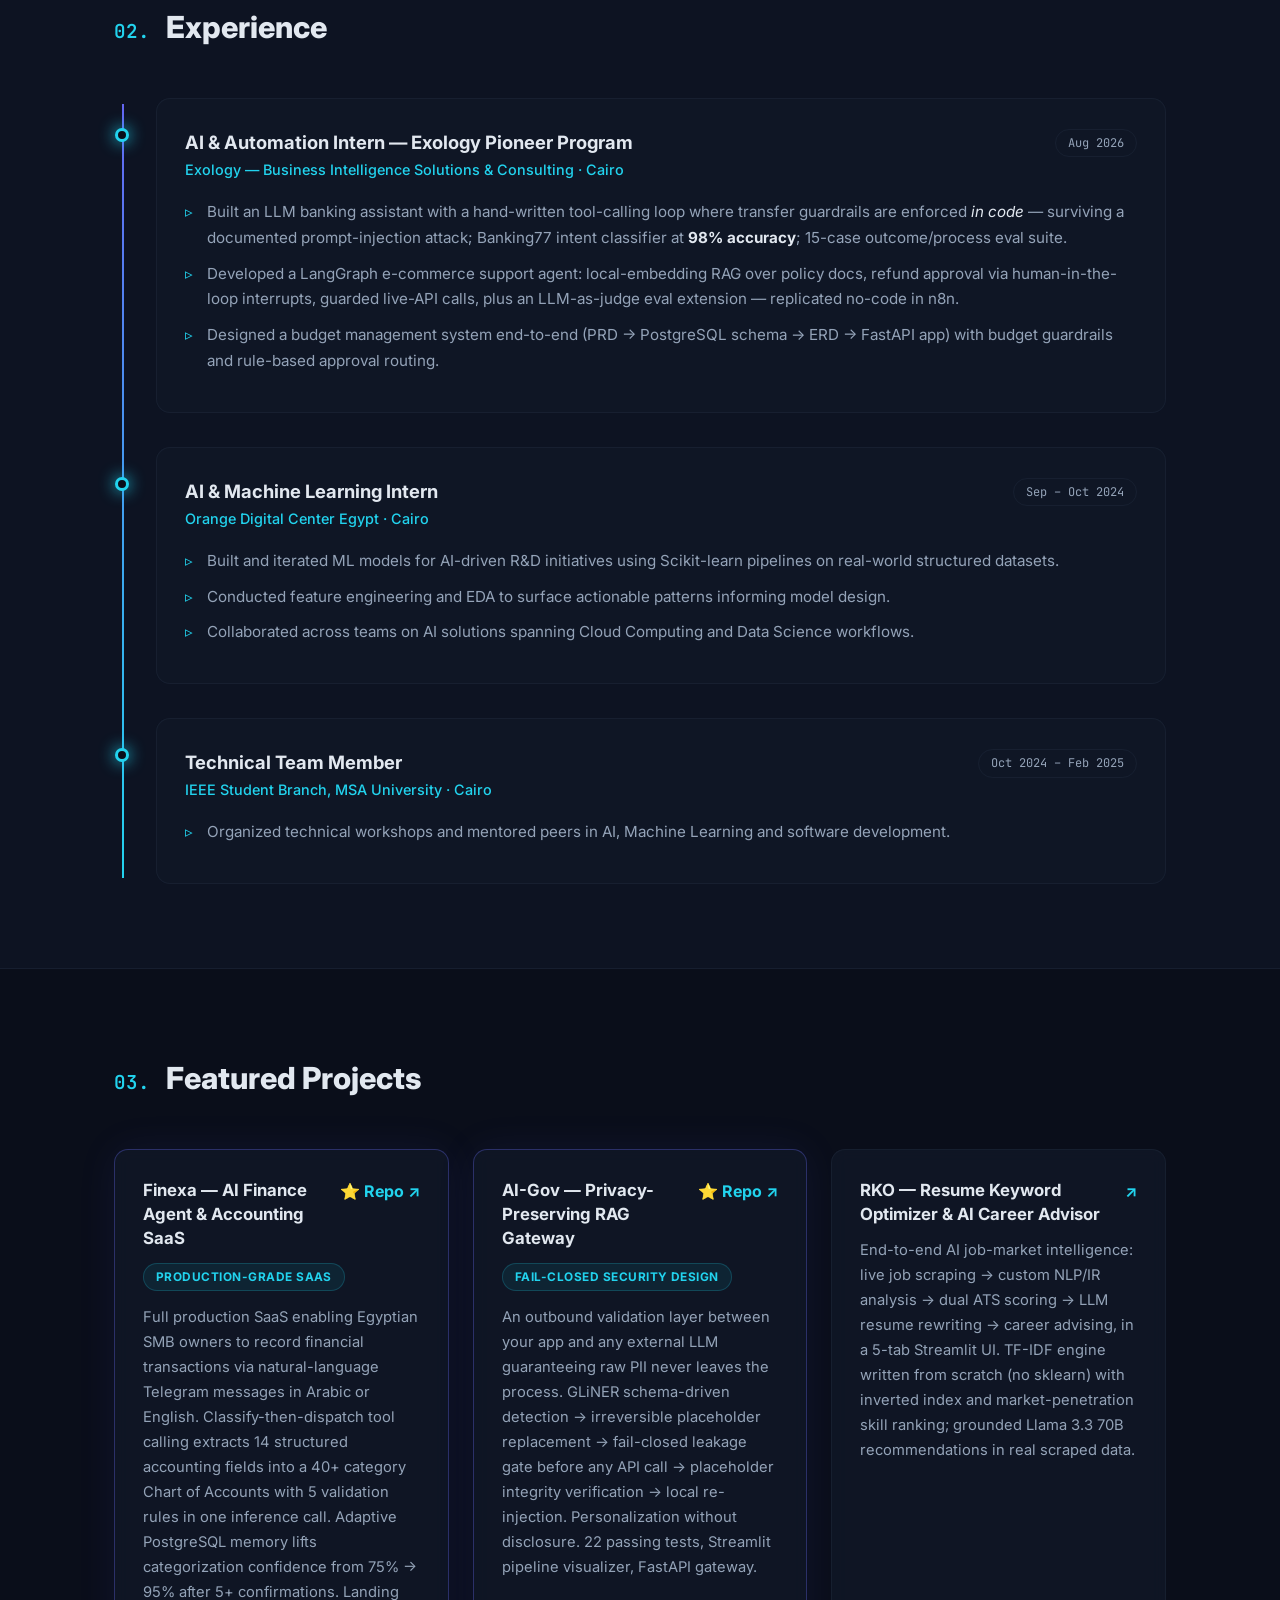
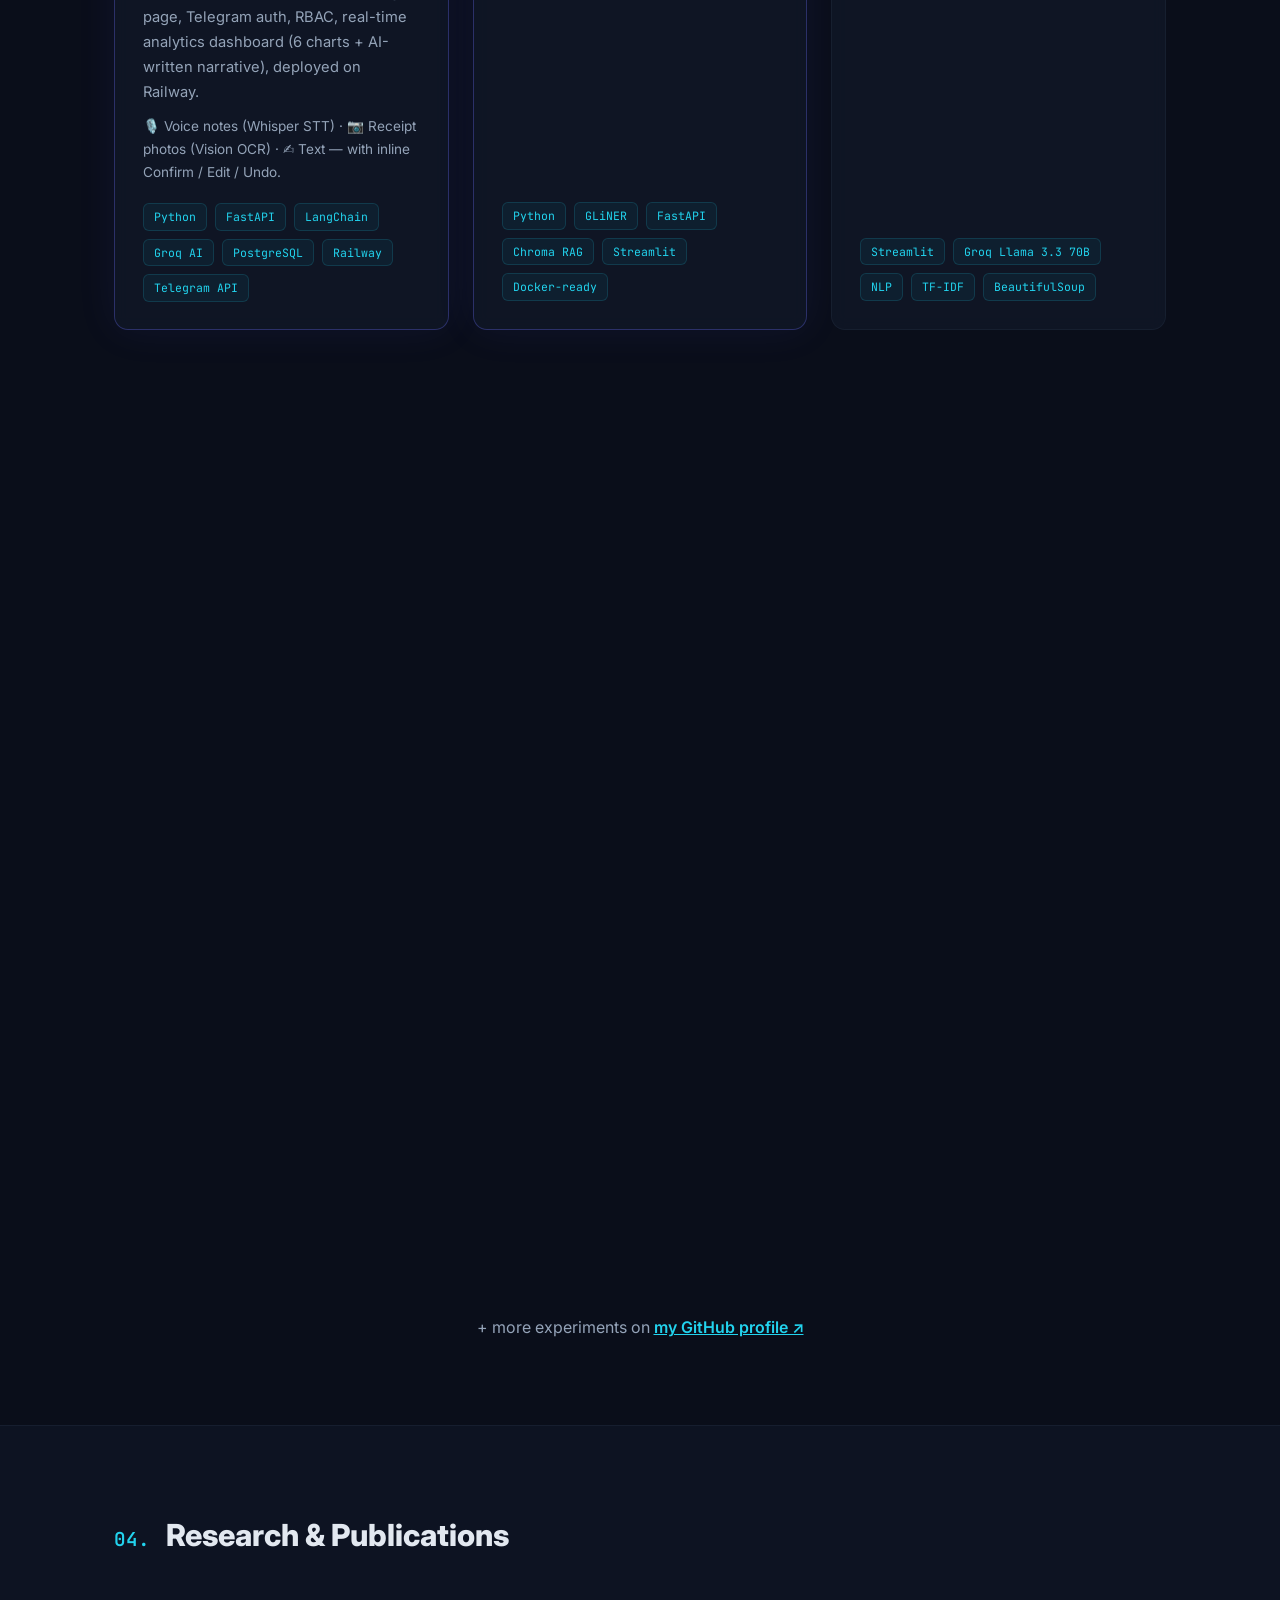
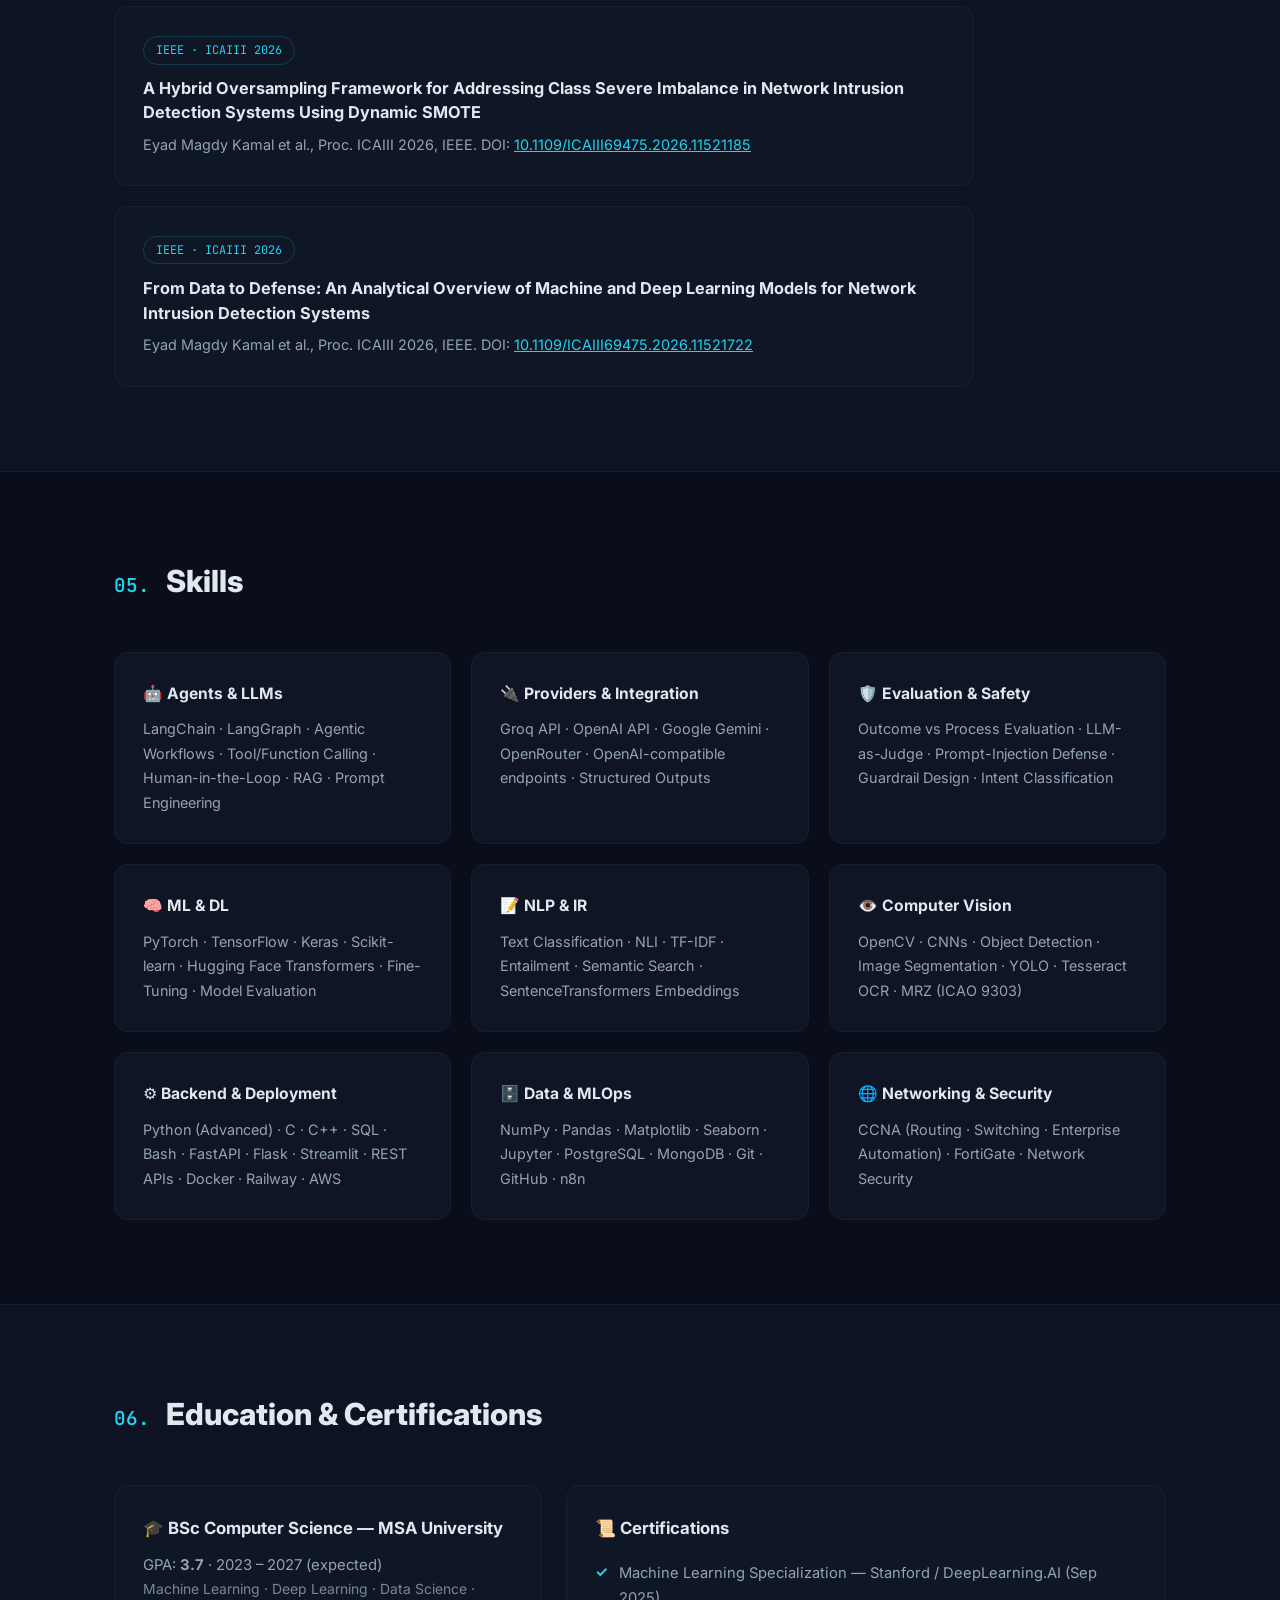
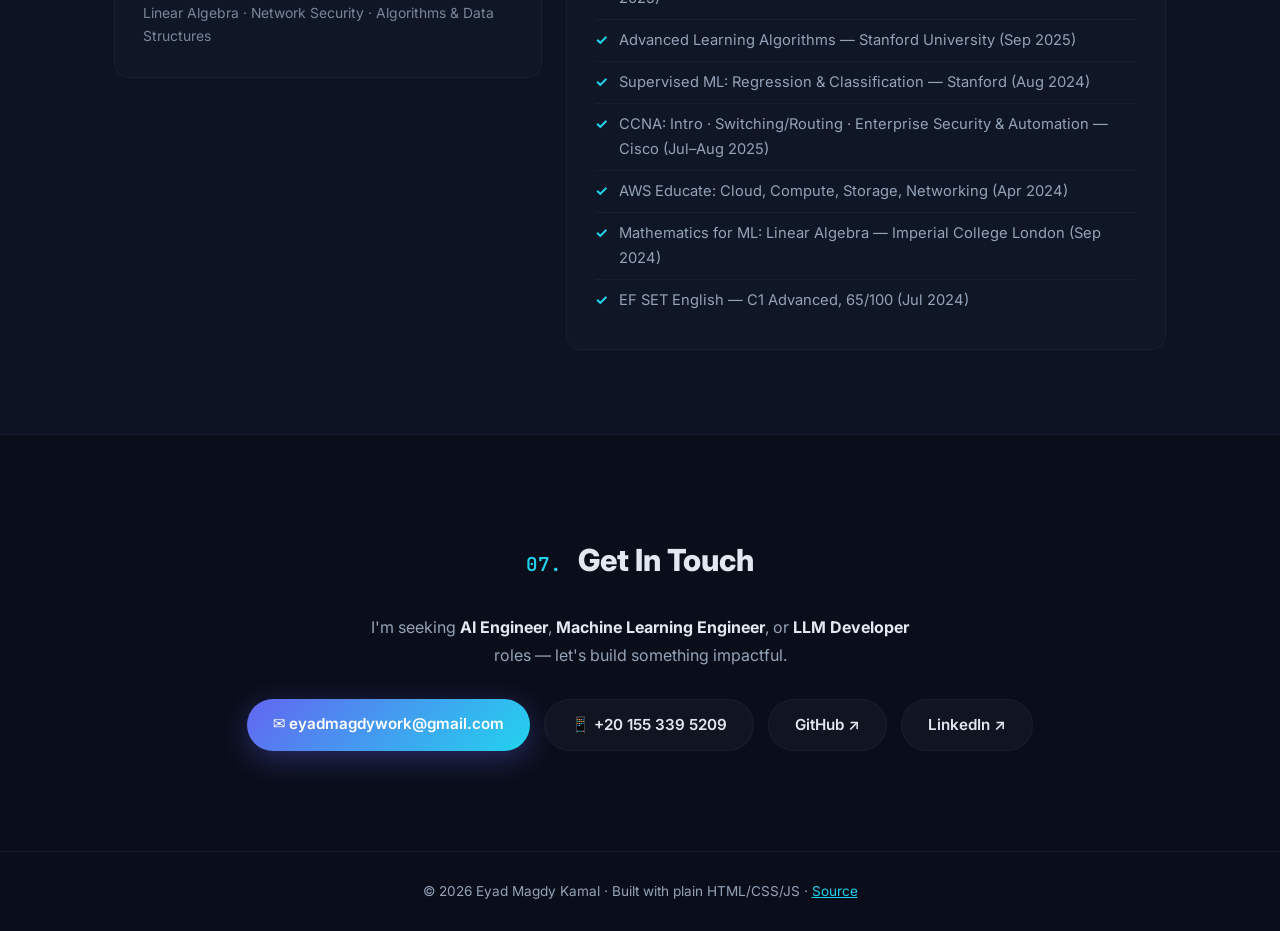
==== commit 9f0dc82a: "Move Blog to its own page and add site-wide UX improvements - Blog is now a dedicated page (blog.htm" ====
--- a/index.html
+++ b/index.html
@@ -5,6 +5,15 @@
 <meta name="viewport" content="width=device-width, initial-scale=1.0" />
 <title>Eyad Magdy Kamal — AI Engineer & LLM Agent Developer</title>
 <meta name="description" content="Portfolio of Eyad Magdy Kamal — AI Engineer specializing in LLM agents, RAG systems, NLP and Computer Vision. IEEE-published researcher. Cairo, Egypt." />
+<meta name="theme-color" content="#0a0e1a" />
+<link rel="canonical" href="https://eyadxe.github.io/" />
+<meta property="og:type" content="website" />
+<meta property="og:title" content="Eyad Magdy Kamal — AI Engineer & LLM Agent Developer" />
+<meta property="og:description" content="AI Engineer building production-grade LLM agents, RAG systems and automation workflows. IEEE-published researcher, Cairo, Egypt." />
+<meta property="og:url" content="https://eyadxe.github.io/" />
+<meta name="twitter:card" content="summary" />
+<meta name="twitter:title" content="Eyad Magdy Kamal — AI Engineer & LLM Agent Developer" />
+<meta name="twitter:description" content="AI Engineer building production-grade LLM agents, RAG systems and automation workflows." />
 <link rel="preconnect" href="https://fonts.googleapis.com" />
 <link rel="preconnect" href="https://fonts.gstatic.com" crossorigin />
 <link href="https://fonts.googleapis.com/css2?family=Inter:wght@400;500;600;700;800&family=JetBrains+Mono:wght@400;600&display=swap" rel="stylesheet" />
@@ -13,6 +22,8 @@
 </head>
 <body>
 
+<a href="#main" class="skip-link">Skip to content</a>
+
 <div class="bg-grid" aria-hidden="true"></div>
 <div class="bg-glow bg-glow-1" aria-hidden="true"></div>
 <div class="bg-glow bg-glow-2" aria-hidden="true"></div>
@@ -20,15 +31,15 @@
 <nav class="nav">
   <div class="nav-inner">
     <a href="#top" class="logo">EM<span>.</span></a>
-    <button class="nav-toggle" id="navToggle" aria-label="Toggle menu">☰</button>
+    <button class="nav-toggle" id="navToggle" aria-label="Toggle menu" aria-expanded="false" aria-controls="navLinks">☰</button>
     <ul class="nav-links" id="navLinks">
-      <li><a href="#about">About</a></li>
-      <li><a href="#experience">Experience</a></li>
-      <li><a href="#projects">Projects</a></li>
-      <li><a href="#research">Research</a></li>
-      <li><a href="#blog">Blog</a></li>
-      <li><a href="#skills">Skills</a></li>
-      <li><a href="#contact" class="nav-cta">Contact</a></li>
+      <li><a href="#about" data-section="about">About</a></li>
+      <li><a href="#experience" data-section="experience">Experience</a></li>
+      <li><a href="#projects" data-section="projects">Projects</a></li>
+      <li><a href="#research" data-section="research">Research</a></li>
+      <li><a href="blog.html">Blog</a></li>
+      <li><a href="#skills" data-section="skills">Skills</a></li>
+      <li><a href="#contact" data-section="contact" class="nav-cta">Contact</a></li>
     </ul>
   </div>
 </nav>
@@ -44,6 +55,7 @@
     </p>
     <div class="hero-actions reveal">
       <a class="btn btn-primary" href="#projects">View my work ↓</a>
+      <a class="btn btn-ghost" href="blog.html">📝 Read my Blog</a>
       <a class="btn btn-ghost" href="https://github.com/eyadXE" target="_blank" rel="noopener">GitHub ↗</a>
       <a class="btn btn-ghost" href="https://www.linkedin.com/in/eyad-magdy/" target="_blank" rel="noopener">LinkedIn ↗</a>
     </div>
@@ -55,7 +67,7 @@
   </div>
 </header>
 
-<main>
+<main id="main">
 <section class="section" id="about">
   <div class="container">
     <h2 class="section-title reveal"><span class="num">01.</span> About Me</h2>
@@ -267,23 +279,9 @@
   </div>
 </section>
 
-<section class="section" id="blog">
-  <div class="container">
-    <h2 class="section-title reveal"><span class="num">05.</span> Blog</h2>
-    <div class="pub-list">
-      <article class="card pub reveal">
-        <span class="pub-tag">Coming soon</span>
-        <h3>What Accuracy Doesn't Tell You</h3>
-        <p>A hands-on, geometric walkthrough of how much information a neural network's decision loses on the way from raw logits → softmax → argmax → accuracy — and why "90% confident" doesn't always mean what you'd think. Built from a from-scratch experiment grid (7 trained models, full calibration analysis, out-of-distribution detection) on a single RTX 3060.</p>
-      </article>
-    </div>
-    <p class="more-repos reveal">More posts landing soon.</p>
-  </div>
-</section>
-
-<section class="section section-alt" id="skills">
-  <div class="container">
-    <h2 class="section-title reveal"><span class="num">06.</span> Skills</h2>
+<section class="section" id="skills">
+  <div class="container">
+    <h2 class="section-title reveal"><span class="num">05.</span> Skills</h2>
     <div class="skills-grid">
       <div class="card skill-cat reveal"><h3>🤖 Agents & LLMs</h3><p>LangChain · LangGraph · Agentic Workflows · Tool/Function Calling · Human-in-the-Loop · RAG · Prompt Engineering</p></div>
       <div class="card skill-cat reveal"><h3>🔌 Providers & Integration</h3><p>Groq API · OpenAI API · Google Gemini · OpenRouter · OpenAI-compatible endpoints · Structured Outputs</p></div>
@@ -298,9 +296,9 @@
   </div>
 </section>
 
-<section class="section" id="certifications">
-  <div class="container">
-    <h2 class="section-title reveal"><span class="num">07.</span> Education & Certifications</h2>
+<section class="section section-alt" id="certifications">
+  <div class="container">
+    <h2 class="section-title reveal"><span class="num">06.</span> Education & Certifications</h2>
     <div class="cert-grid">
       <div class="card edu reveal">
         <h3>🎓 BSc Computer Science — MSA University</h3>
@@ -325,7 +323,7 @@
 
 <section class="section contact" id="contact">
   <div class="container center">
-    <h2 class="section-title reveal"><span class="num">08.</span> Get In Touch</h2>
+    <h2 class="section-title reveal"><span class="num">07.</span> Get In Touch</h2>
     <p class="reveal contact-lead">I'm seeking <strong>AI Engineer</strong>, <strong>Machine Learning Engineer</strong>, or <strong>LLM Developer</strong> roles — let's build something impactful.</p>
     <div class="hero-actions reveal">
       <a class="btn btn-primary" href="mailto:eyadmagdywork@gmail.com">✉️ eyadmagdywork@gmail.com</a>
@@ -341,6 +339,8 @@
   <p>© 2026 Eyad Magdy Kamal · Built with plain HTML/CSS/JS · <a href="https://github.com/eyadXE/eyadXE.github.io" target="_blank" rel="noopener">Source</a></p>
 </footer>
 
+<button id="backToTop" class="back-to-top" aria-label="Back to top">↑</button>
+
 <script src="script.js"></script>
 </body>
 </html>
--- a/style.css
+++ b/style.css
@@ -15,6 +15,20 @@
 
 html { scroll-behavior: smooth; }
 
+/* ---------- accessibility ---------- */
+:focus-visible {
+  outline: 2px solid var(--accent-2);
+  outline-offset: 3px;
+  border-radius: 4px;
+}
+.skip-link {
+  position: absolute; top: -100px; left: 16px; z-index: 100;
+  background: var(--accent); color: #fff; padding: 10px 18px;
+  border-radius: 8px; text-decoration: none; font-weight: 600; font-size: .9rem;
+  transition: top .2s;
+}
+.skip-link:focus { top: 16px; }
+
 body {
   background: var(--bg);
   color: var(--text);
@@ -64,6 +78,12 @@
   transition: color .2s;
 }
 .nav-links a:hover { color: var(--text); }
+.nav-links a.active { color: var(--text); position: relative; }
+.nav-links a.active::after {
+  content: ""; position: absolute; left: 0; right: 0; bottom: -6px; height: 2px;
+  background: var(--gradient); border-radius: 2px;
+}
+.nav-links a.nav-cta.active::after { display: none; }
 .nav-cta {
   padding: 7px 16px !important;
   border: 1px solid var(--accent); border-radius: 99px; color: var(--text) !important;
@@ -248,6 +268,38 @@
 }
 .footer a { color: var(--accent-2); }
 
+/* ---------- back to top ---------- */
+.back-to-top {
+  position: fixed; right: 24px; bottom: 24px; z-index: 40;
+  width: 46px; height: 46px; border-radius: 50%; border: 1px solid var(--border);
+  background: var(--card); color: var(--text); font-size: 1.2rem; cursor: pointer;
+  backdrop-filter: blur(8px);
+  opacity: 0; visibility: hidden; transform: translateY(12px);
+  transition: opacity .25s, transform .25s, visibility .25s, border-color .25s;
+}
+.back-to-top.visible { opacity: 1; visibility: visible; transform: none; }
+.back-to-top:hover { border-color: var(--accent-2); box-shadow: 0 0 20px #22d3ee33; }
+
+/* ---------- blog ---------- */
+.blog-hero { padding: 84px 0 56px; }
+.blog-hero h1 { font-size: clamp(2.2rem, 6vw, 3.2rem); }
+.blog-hero .hero-sub { max-width: 640px; }
+.blog-grid { display: grid; grid-template-columns: repeat(auto-fill, minmax(340px, 1fr)); gap: 24px; }
+.blog-card { display: flex; flex-direction: column; }
+.blog-card-meta { display: flex; align-items: center; gap: 12px; margin-bottom: 14px; flex-wrap: wrap; }
+.blog-read-time {
+  font-family: "JetBrains Mono", monospace; font-size: .78rem; color: var(--muted);
+}
+.blog-card h2 { font-size: 1.2rem; margin-bottom: 12px; line-height: 1.4; }
+.blog-card p { color: var(--muted); font-size: .95rem; flex-grow: 1; margin-bottom: 14px; }
+.blog-card .tags { margin-top: 0; margin-bottom: 16px; padding-top: 0; }
+.blog-card-cta {
+  font-weight: 700; font-size: .92rem; color: var(--accent-2); text-decoration: none;
+}
+.blog-card-cta.muted { color: var(--muted); }
+.blog-empty-note { text-align: center; margin-top: 40px; color: var(--muted); }
+.blog-empty-note a { color: var(--accent-2); font-weight: 600; }
+
 /* ---------- reveal animations ---------- */
 .reveal { opacity: 0; transform: translateY(26px); transition: opacity .7s ease, transform .7s ease; }
 .reveal.visible { opacity: 1; transform: none; }
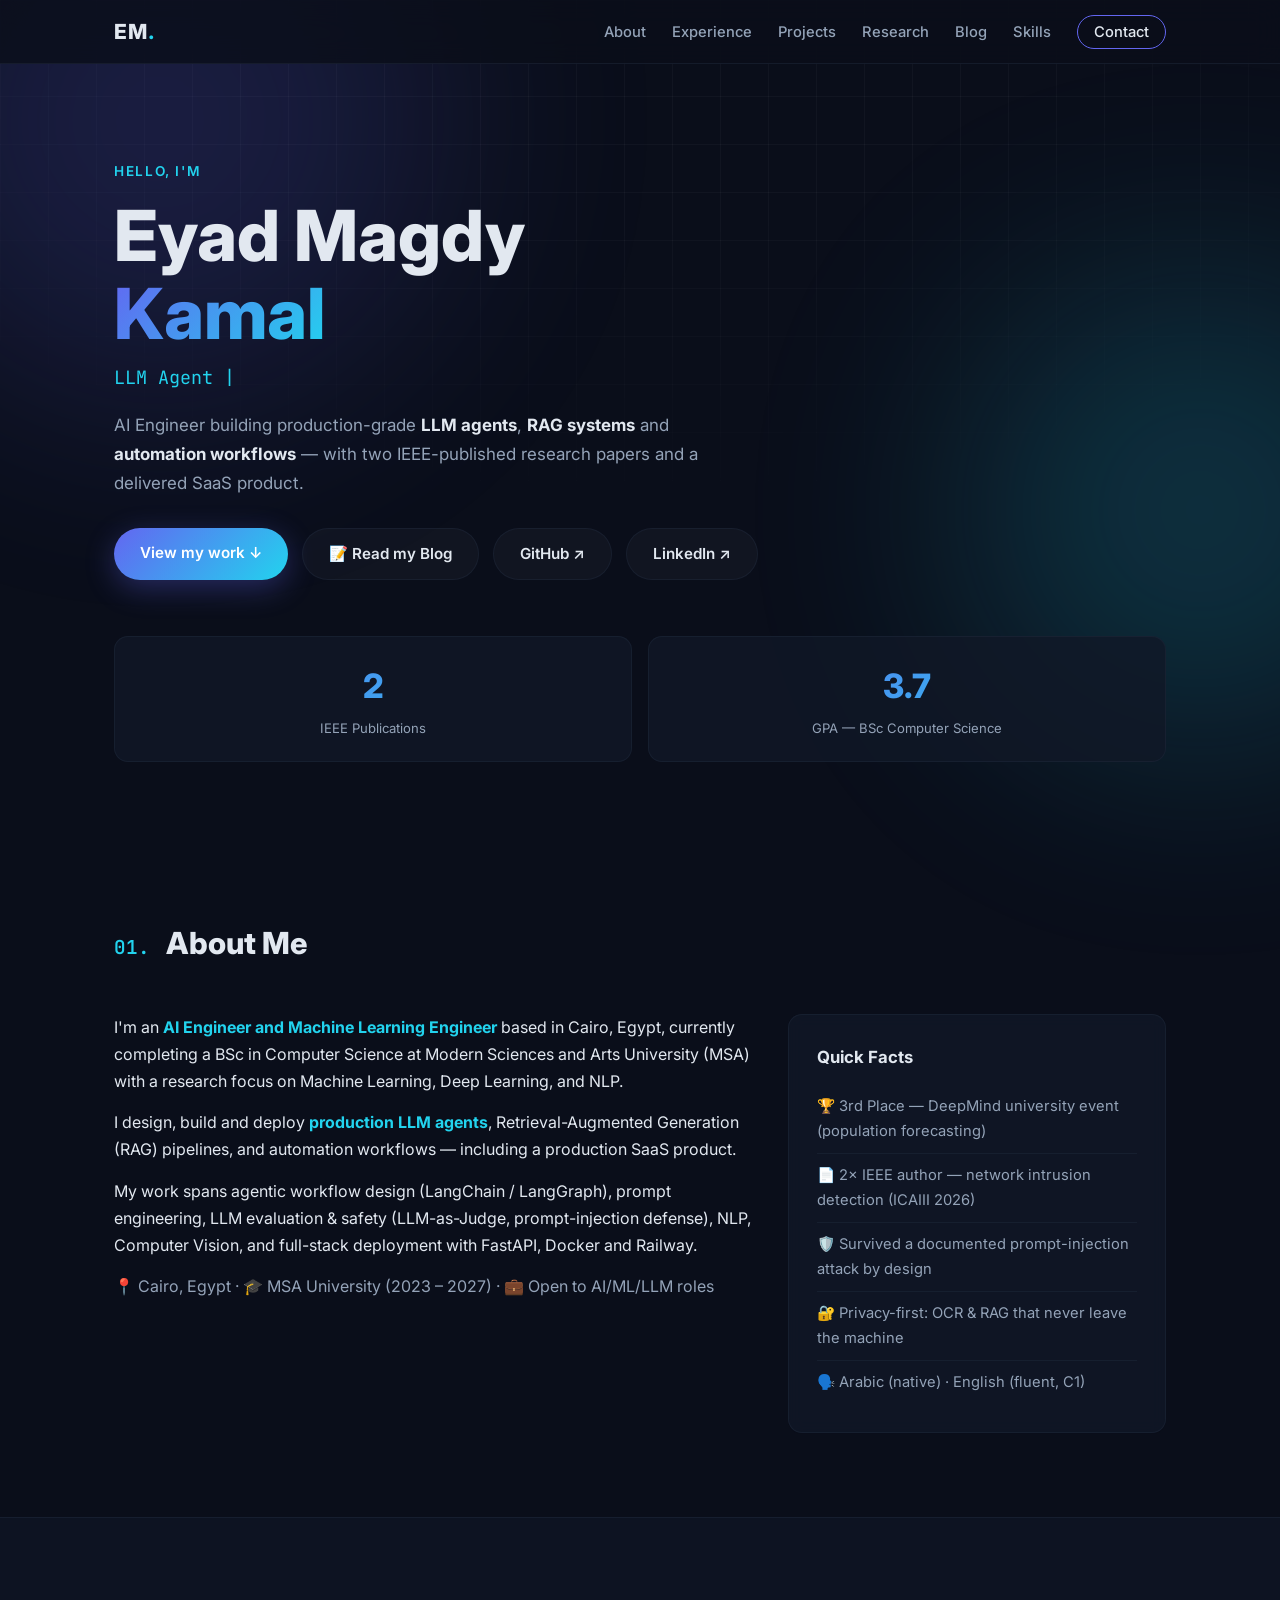
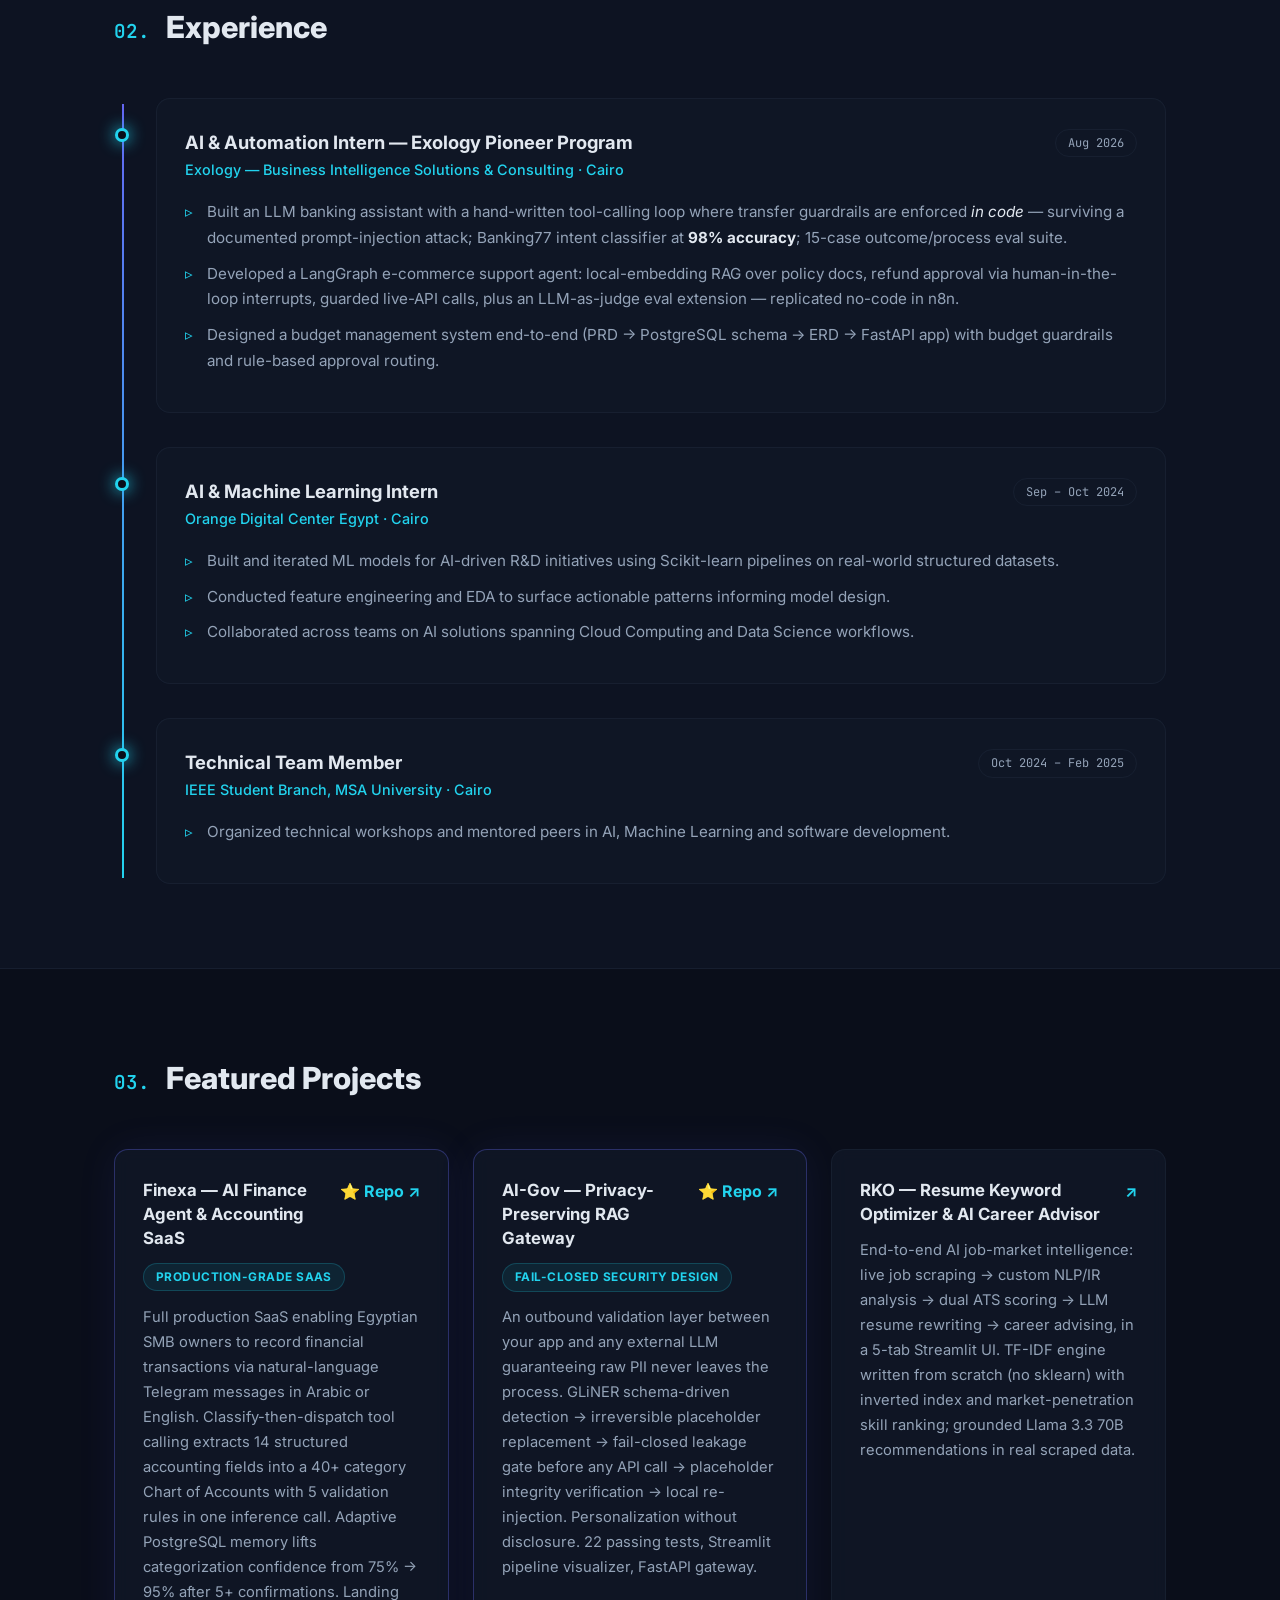
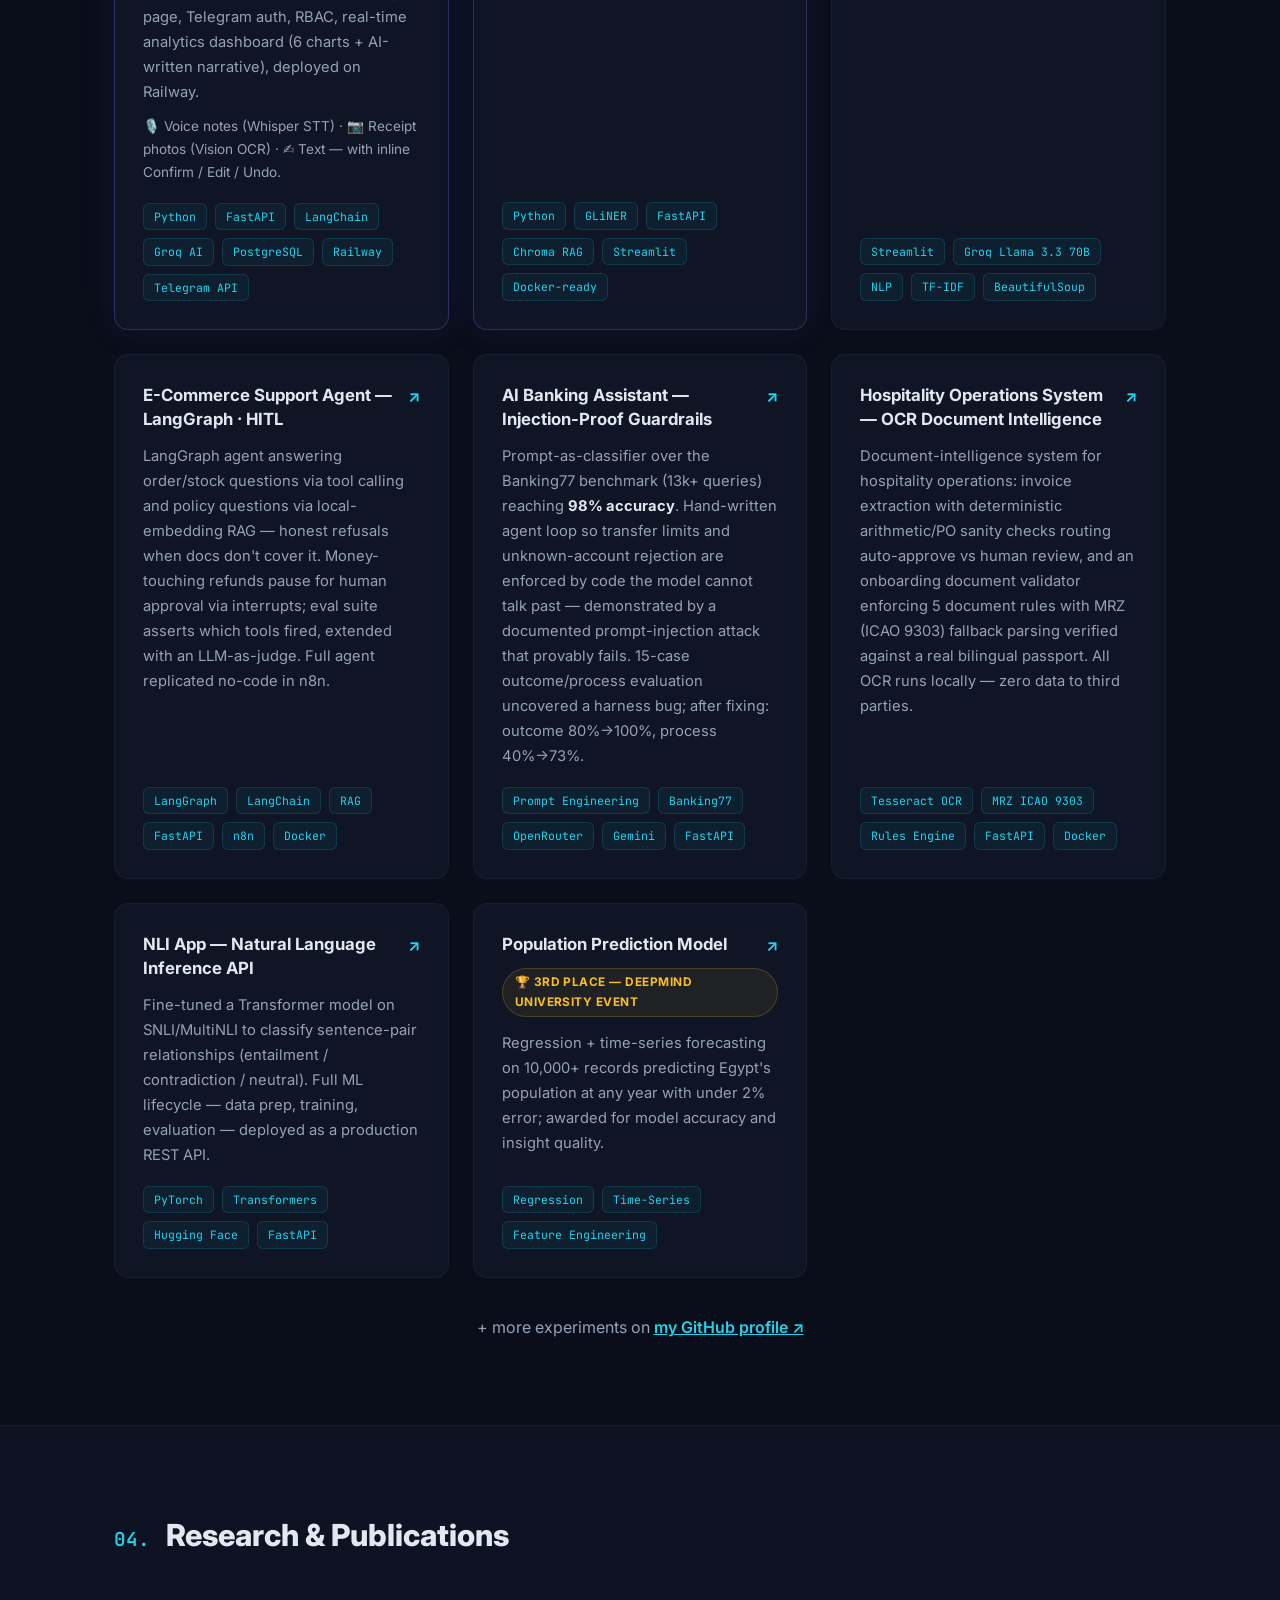
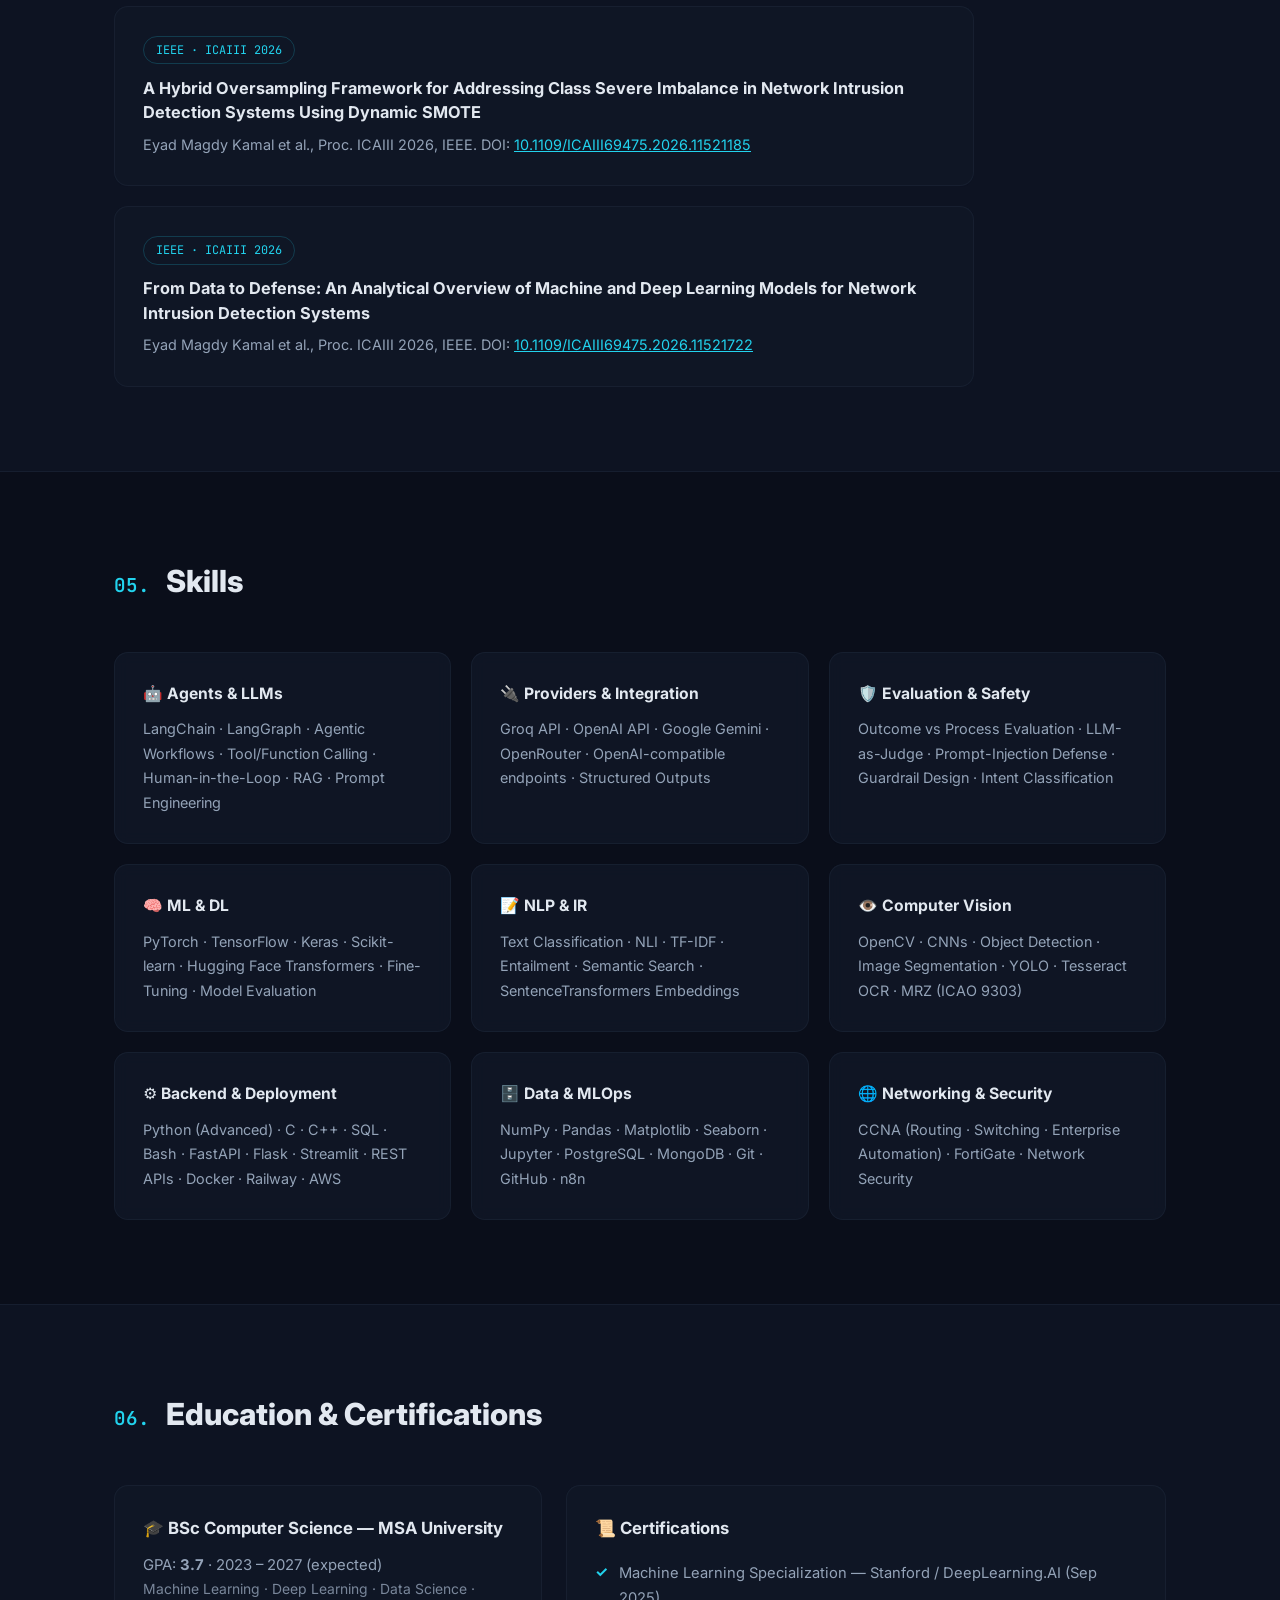
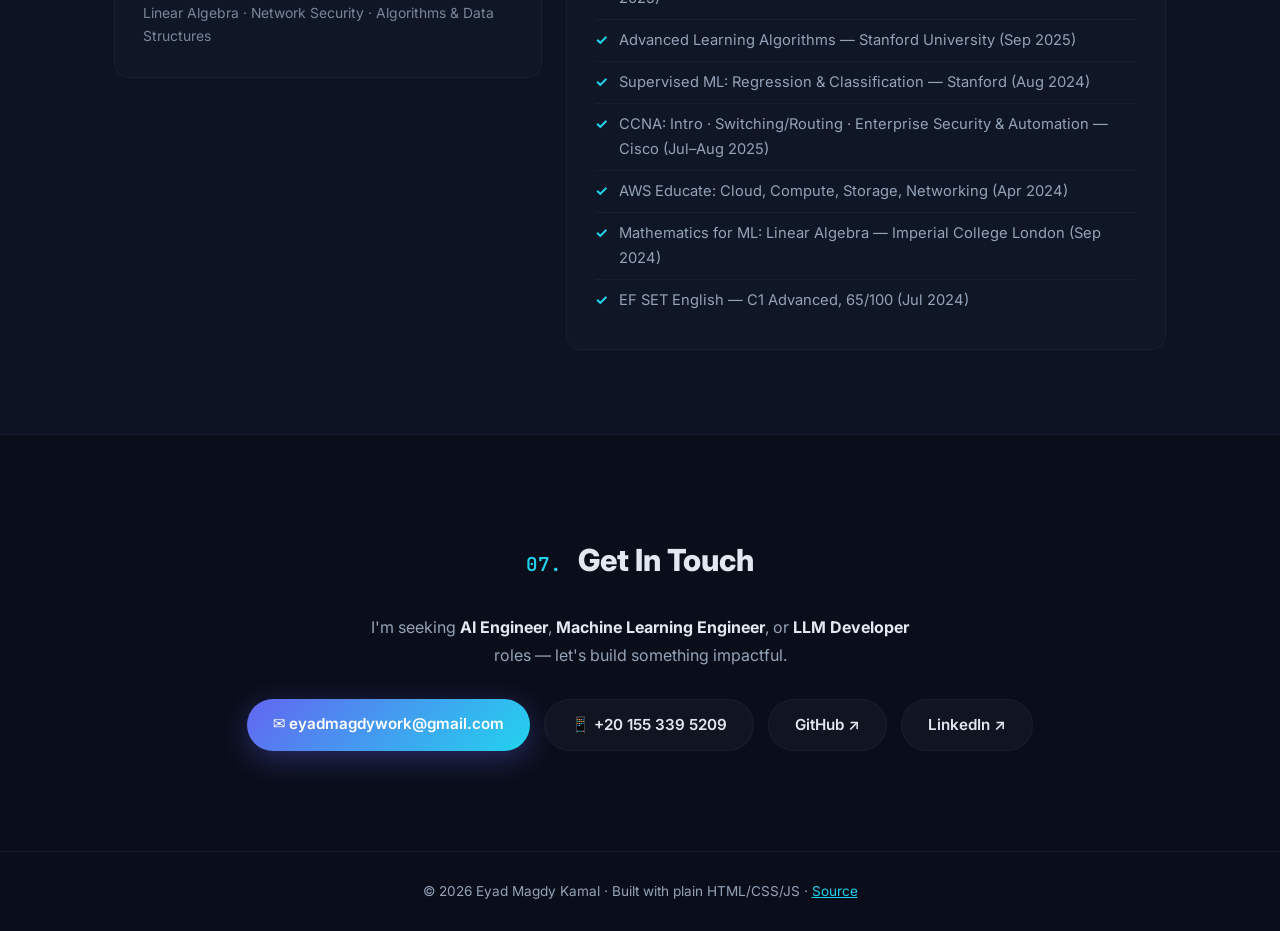
==== commit 45c373ad: "Remove Intent-Classification Accuracy stat from hero Co-Authored-By: Claude Sonnet 5 <noreply@anthro" ====
--- a/index.html
+++ b/index.html
@@ -61,7 +61,6 @@
     </div>
     <div class="hero-stats reveal">
       <div class="stat"><span class="stat-num" data-count="2">0</span><span class="stat-label">IEEE Publications</span></div>
-      <div class="stat"><span class="stat-num" data-count="98">0</span><span class="stat-label">% Intent-Classification Accuracy</span></div>
       <div class="stat"><span class="stat-num" data-count="3.7">0</span><span class="stat-label">GPA — BSc Computer Science</span></div>
     </div>
   </div>
--- a/style.css
+++ b/style.css
@@ -285,7 +285,19 @@
 .blog-hero h1 { font-size: clamp(2.2rem, 6vw, 3.2rem); }
 .blog-hero .hero-sub { max-width: 640px; }
 .blog-grid { display: grid; grid-template-columns: repeat(auto-fill, minmax(340px, 1fr)); gap: 24px; }
-.blog-card { display: flex; flex-direction: column; }
+.blog-card {
+  display: flex; flex-direction: column;
+  text-decoration: none; color: inherit;
+  overflow: hidden; padding: 0;
+}
+.blog-card-thumb {
+  width: 100%; aspect-ratio: 1600 / 840; object-fit: cover;
+  display: block; border-bottom: 1px solid var(--border);
+}
+.blog-card > *:not(.blog-card-thumb) { padding-left: 28px; padding-right: 28px; }
+.blog-card-meta { padding-top: 24px; }
+.blog-card .tags { padding-bottom: 24px; }
+.blog-card-cta { padding-bottom: 24px; }
 .blog-card-meta { display: flex; align-items: center; gap: 12px; margin-bottom: 14px; flex-wrap: wrap; }
 .blog-read-time {
   font-family: "JetBrains Mono", monospace; font-size: .78rem; color: var(--muted);
@@ -299,6 +311,84 @@
 .blog-card-cta.muted { color: var(--muted); }
 .blog-empty-note { text-align: center; margin-top: 40px; color: var(--muted); }
 .blog-empty-note a { color: var(--accent-2); font-weight: 600; }
+
+/* ---------- article (long-form post) ---------- */
+.article-header { padding: 72px 0 32px; }
+.back-link {
+  display: inline-flex; align-items: center; gap: 6px; color: var(--accent-2);
+  text-decoration: none; font-size: .9rem; font-weight: 600; margin-bottom: 24px;
+}
+.back-link:hover { text-decoration: underline; }
+.article-title { font-size: clamp(2rem, 5.5vw, 3rem); font-weight: 800; line-height: 1.15; margin-bottom: 18px; }
+.article-meta {
+  display: flex; flex-wrap: wrap; gap: 14px; align-items: center;
+  color: var(--muted); font-size: .9rem; margin-bottom: 22px;
+}
+.article-meta .dot::before { content: "·"; margin-right: 14px; color: var(--border); }
+.article-tags { display: flex; flex-wrap: wrap; gap: 8px; }
+.article-tags span {
+  font-family: "JetBrains Mono", monospace; font-size: .72rem;
+  color: var(--accent-2); background: #22d3ee0d; border: 1px solid #22d3ee26;
+  border-radius: 6px; padding: 3px 10px;
+}
+.article-cover { width: 100%; border-radius: var(--radius); border: 1px solid var(--border); margin: 8px 0 0; display: block; }
+
+.article-body { max-width: 760px; margin: 0 auto; padding: 8px 0 80px; }
+.article-body > * + * { margin-top: 22px; }
+.article-body h2 { font-size: 1.5rem; font-weight: 800; margin-top: 52px; line-height: 1.3; }
+.article-body h2 + * { margin-top: 16px; }
+.article-body h3 { font-size: 1.2rem; font-weight: 700; margin-top: 36px; }
+.article-body p { color: var(--text); font-size: 1.03rem; line-height: 1.8; }
+.article-body p.lead { color: var(--muted); font-size: 1.1rem; }
+.article-body strong { color: #fff; }
+.article-body a { color: var(--accent-2); text-decoration: underline; text-decoration-color: #22d3ee55; text-underline-offset: 3px; }
+.article-body a:hover { text-decoration-color: var(--accent-2); }
+.article-body ul, .article-body ol { padding-left: 22px; color: var(--text); font-size: 1.03rem; line-height: 1.8; }
+.article-body li + li { margin-top: 6px; }
+.article-body hr { border: none; border-top: 1px solid var(--border); margin: 44px 0; }
+
+.article-body blockquote {
+  border-left: 3px solid var(--accent-2); background: #22d3ee0c;
+  border-radius: 0 10px 10px 0; padding: 16px 22px; color: var(--text);
+  font-size: .98rem; line-height: 1.7;
+}
+.article-body blockquote strong { color: var(--accent-2); }
+
+.article-body pre {
+  background: #0a0e1a; border: 1px solid var(--border); border-radius: 10px;
+  padding: 18px 20px; overflow-x: auto; font-size: .86rem; line-height: 1.6;
+}
+.article-body code {
+  font-family: "JetBrains Mono", monospace; font-size: .88em;
+  background: #ffffff0d; padding: 2px 6px; border-radius: 4px; color: var(--accent-2);
+}
+.article-body pre code { background: none; padding: 0; color: var(--text); }
+
+.article-figure { margin: 32px 0; }
+.article-figure img {
+  width: 100%; border-radius: var(--radius); border: 1px solid var(--border); display: block;
+}
+.article-figure figcaption {
+  margin-top: 10px; text-align: center; color: var(--muted); font-size: .85rem;
+  font-style: italic; line-height: 1.6;
+}
+
+.article-table-wrap { overflow-x: auto; }
+.article-body table { width: 100%; border-collapse: collapse; font-size: .92rem; }
+.article-body th, .article-body td { padding: 10px 14px; text-align: left; border-bottom: 1px solid var(--border); }
+.article-body th { color: var(--accent-2); font-weight: 700; font-family: "JetBrains Mono", monospace; font-size: .8rem; text-transform: uppercase; letter-spacing: .03em; }
+.article-body td { color: var(--muted); }
+.article-body tr:hover td { color: var(--text); }
+
+.article-cta {
+  margin-top: 56px; padding: 28px; text-align: center;
+  border-top: 1px solid var(--border);
+}
+.article-cta p { color: var(--muted); margin-bottom: 16px; }
+
+.giscus-section { margin-top: 48px; }
+.giscus-heading { font-size: 1.25rem; font-weight: 800; margin-bottom: 6px; }
+.giscus-sub { color: var(--muted); font-size: .9rem; margin-bottom: 22px; }
 
 /* ---------- reveal animations ---------- */
 .reveal { opacity: 0; transform: translateY(26px); transition: opacity .7s ease, transform .7s ease; }
